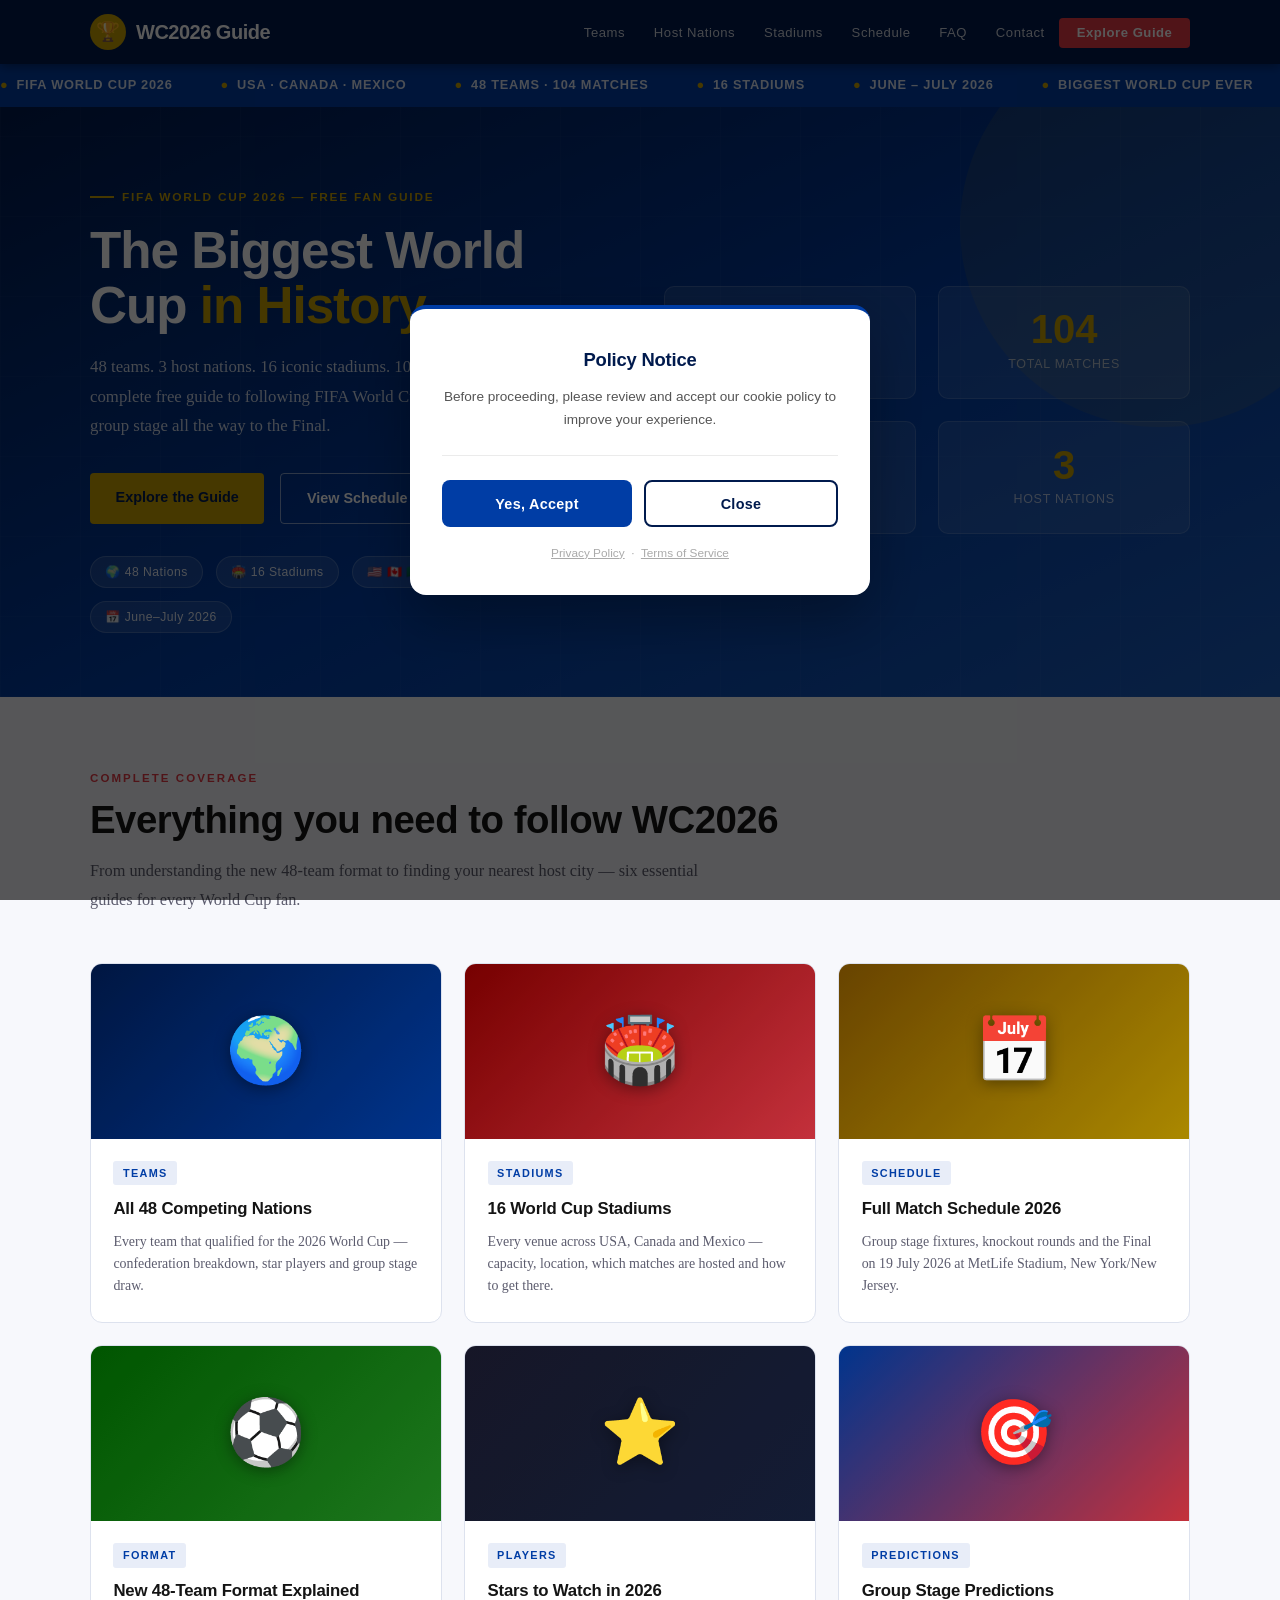
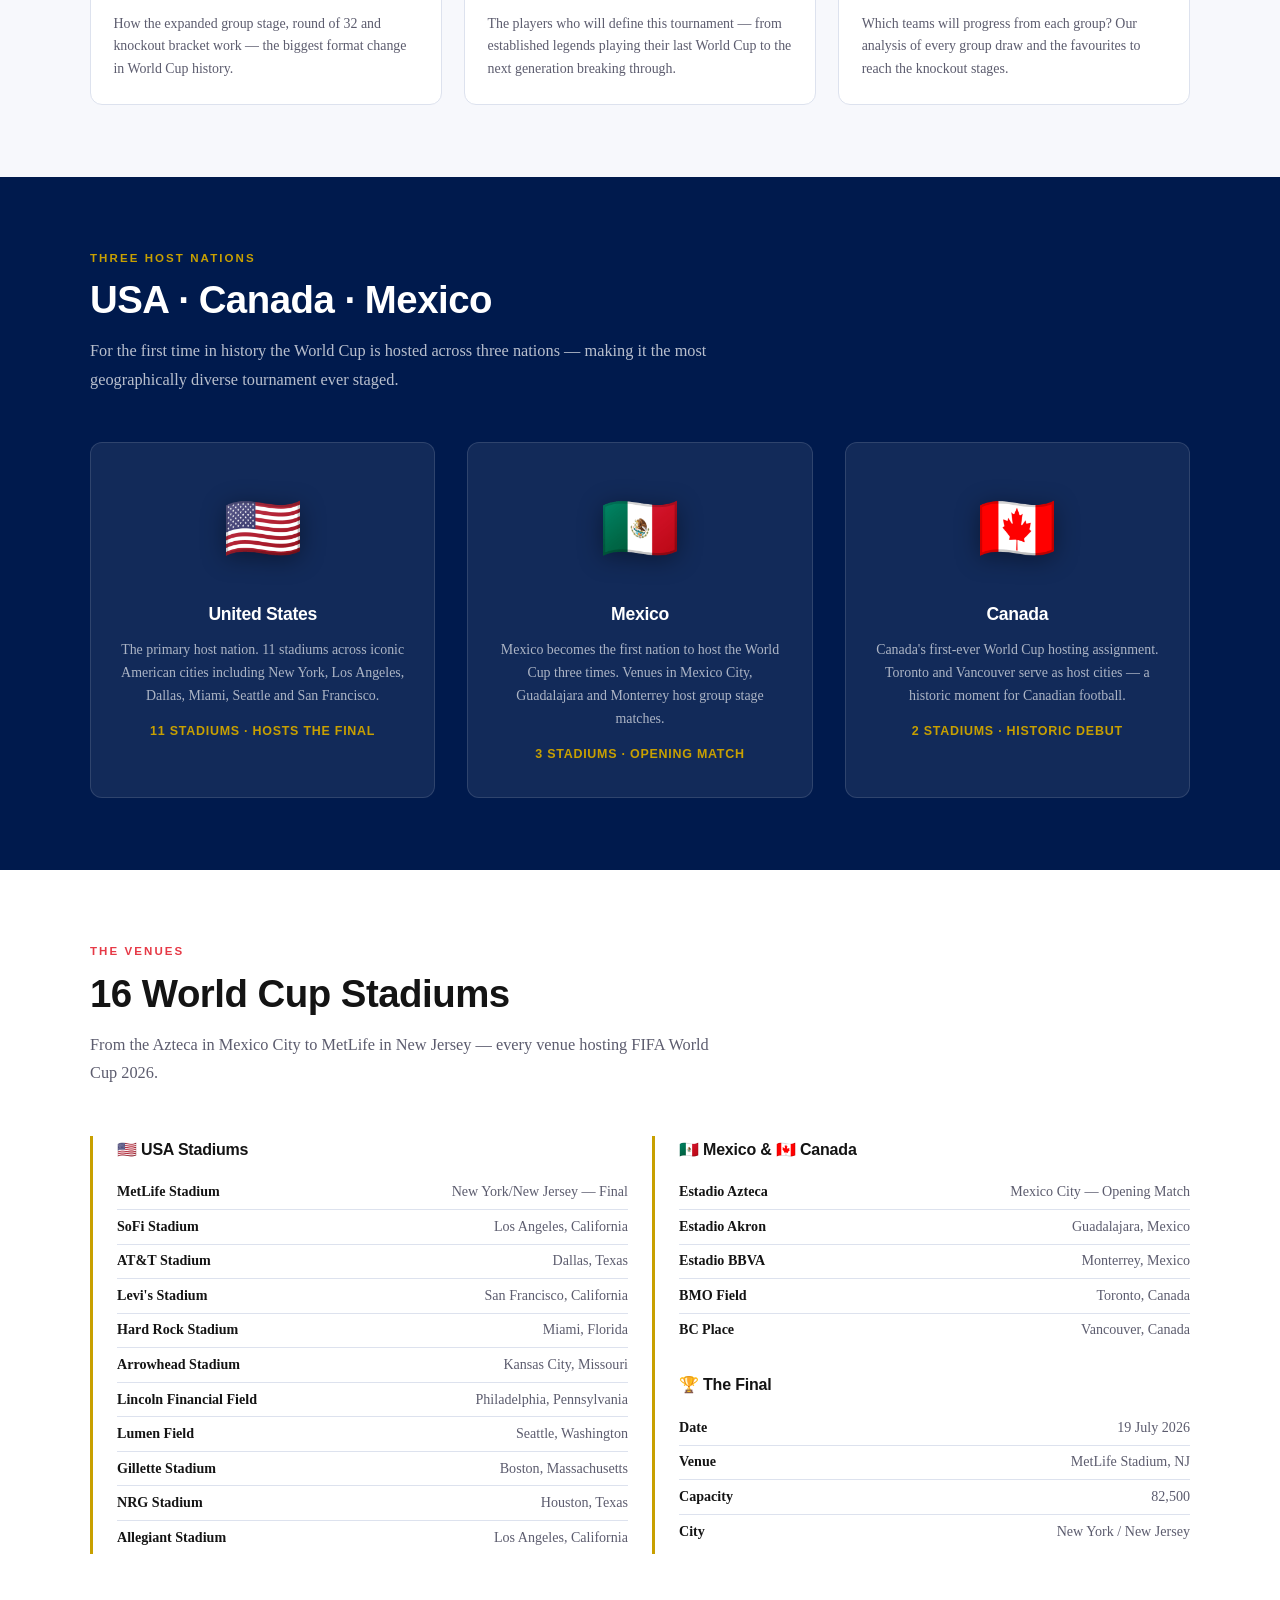
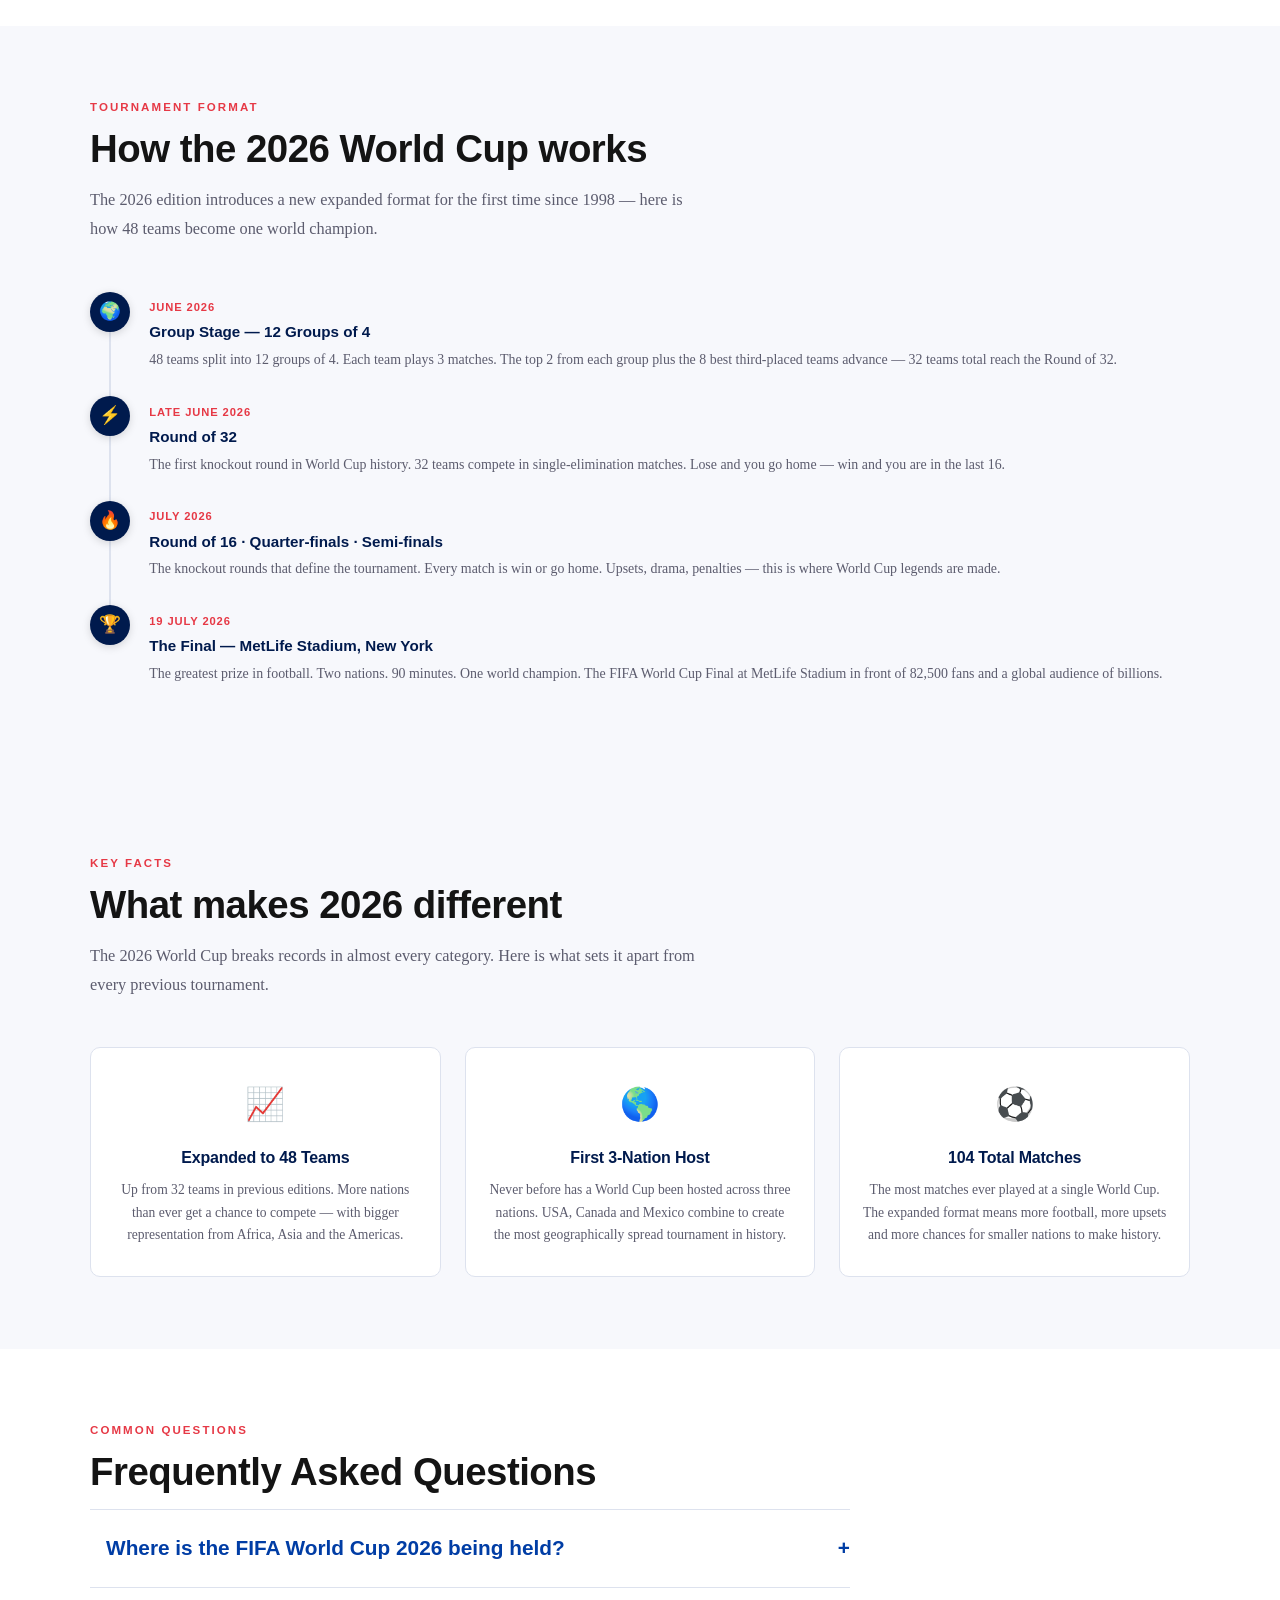
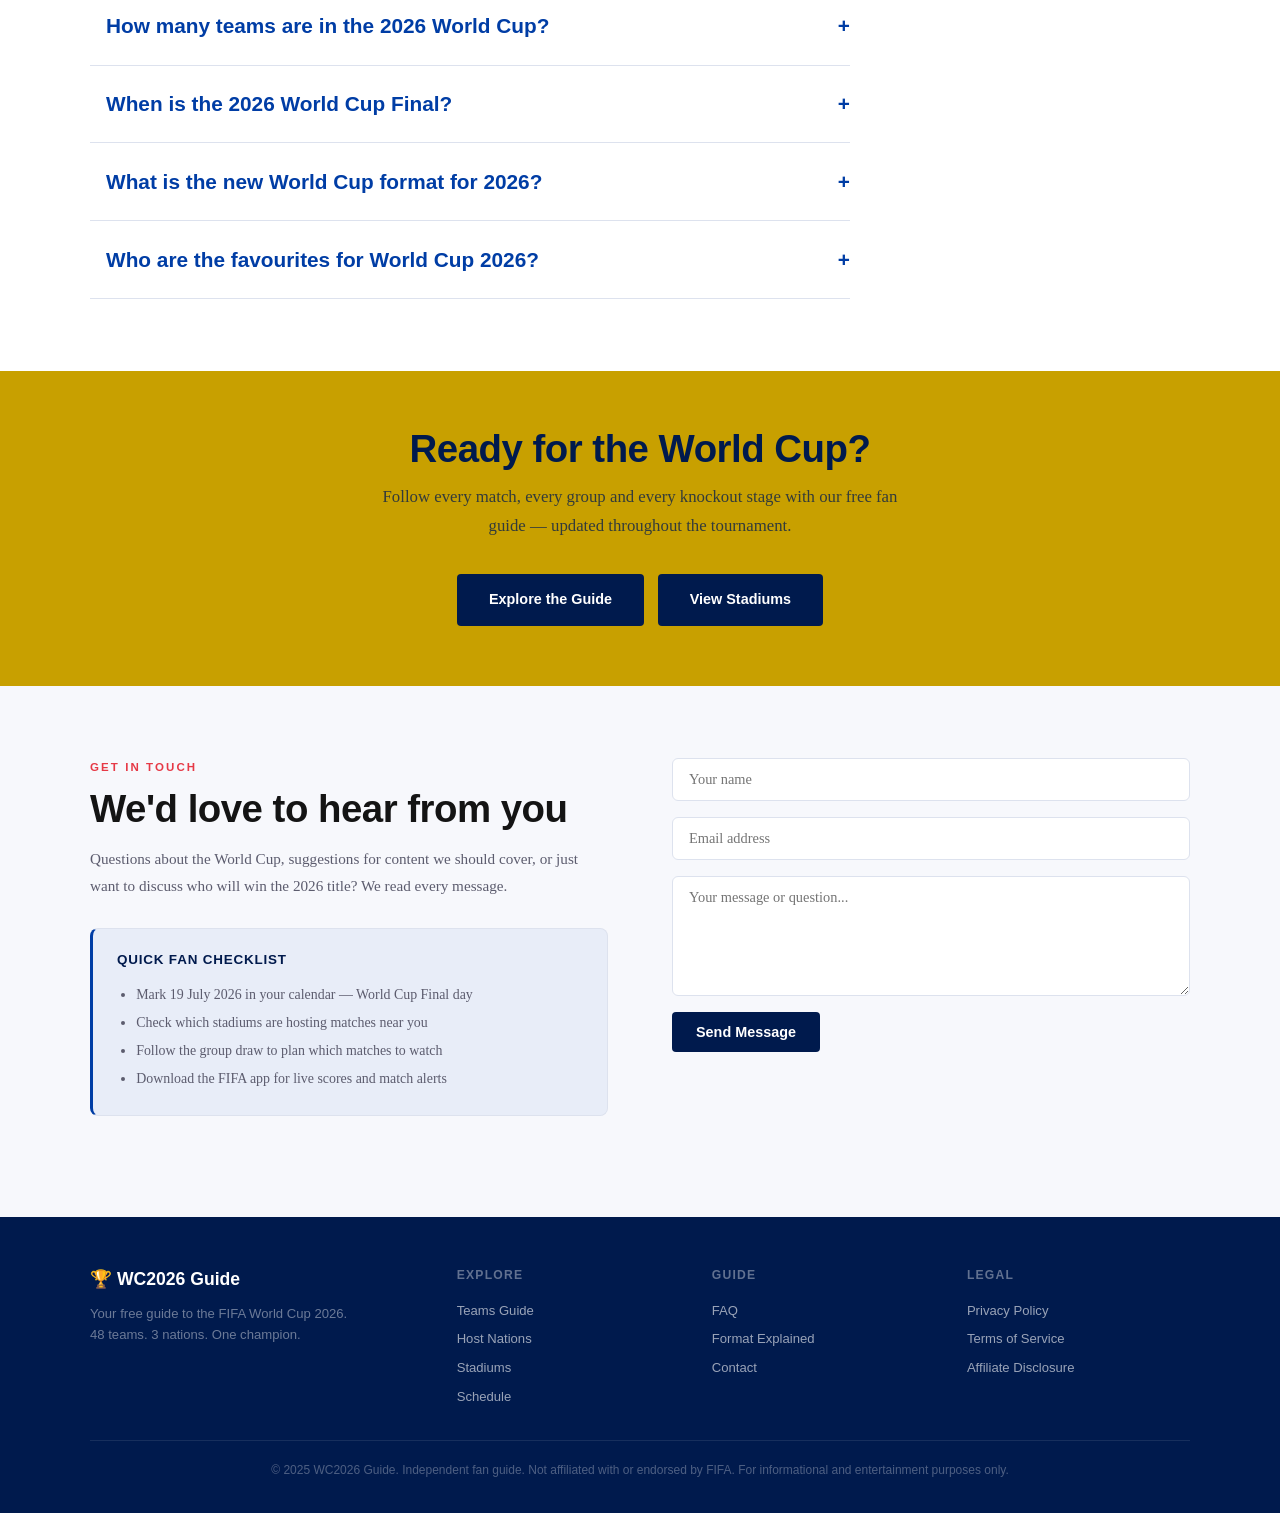
==== index.html @ ac690785 "Update index.html" ====
<!DOCTYPE html>
<html lang="en">
<head>
<meta charset="UTF-8"/>
<meta name="viewport" content="width=device-width,initial-scale=1"/>
<meta name="description" content="FIFA World Cup 2026 fan guide — 48 teams, 3 host nations, 16 stadiums and everything you need to follow the biggest sporting event on earth."/>
<meta name="keywords" content="FIFA World Cup 2026, World Cup 2026 guide, World Cup teams 2026, World Cup stadiums, World Cup schedule 2026, FIFA 2026 USA Canada Mexico"/>
<meta name="robots" content="index, follow"/>
<meta name="author" content="WC2026 Guide"/>
<meta property="og:title" content="FIFA World Cup 2026 — The Complete Fan Guide"/>
<meta property="og:description" content="48 teams, 3 host nations, 16 stadiums — your free guide to the biggest World Cup in history."/>
<meta property="og:type" content="website"/>
<meta name="twitter:card" content="summary_large_image"/>
<meta name="theme-color" content="#001a4d"/>
<script type="application/ld+json">
{
  "@context":"https://schema.org",
  "@type":"WebSite",
  "name":"WC2026 Guide",
  "description":"Free FIFA World Cup 2026 fan guide covering teams, stadiums, schedule and groups.",
  "publisher":{"@type":"Organization","name":"WC2026 Guide"}
}
</script>
<title>FIFA World Cup 2026 — Complete Fan Guide | Teams, Stadiums & Schedule</title>
<style>
*,*::before,*::after{box-sizing:border-box;margin:0;padding:0;}
:root{
  --blue:#003DA5;--blue-dark:#001a4d;--blue-light:#e8edf8;
  --gold:#C8A000;--gold-light:#fff8e0;
  --red:#e63946;--red-light:#fce8ea;
  --bg:#f7f8fc;--white:#fff;
  --text:#141414;--muted:#5c5c6e;--border:#dde2ee;
  --max:1100px;--nav-h:64px;
}
html{scroll-behavior:smooth;}
body{font-family:'Georgia','Times New Roman',serif;background:var(--bg);color:var(--text);line-height:1.7;font-size:16px;}
a{color:var(--blue);text-decoration:none;}
a:hover{color:var(--blue-dark);}

/* NAV */
nav{position:sticky;top:0;z-index:100;background:var(--blue-dark);height:var(--nav-h);display:flex;align-items:center;padding:0 2rem;box-shadow:0 2px 10px rgba(0,0,0,.4);}
.nav-inner{max-width:var(--max);width:100%;margin:0 auto;display:flex;align-items:center;justify-content:space-between;}
.logo{font-family:'Arial Black',Impact,sans-serif;font-size:1.25rem;font-weight:900;letter-spacing:-.5px;color:#fff;text-decoration:none;display:flex;align-items:center;gap:10px;}
.logo-badge{background:var(--gold);color:var(--blue-dark);width:36px;height:36px;border-radius:50%;display:flex;align-items:center;justify-content:center;font-size:1.2rem;}
.nav-links{display:flex;list-style:none;}
.nav-links a{color:rgba(255,255,255,.8);text-decoration:none;font-family:Arial,sans-serif;font-size:.82rem;letter-spacing:.04em;padding:.5rem .9rem;transition:color .2s;}
.nav-links a:hover{color:var(--gold);}
.nav-cta{background:var(--red);color:#fff!important;font-weight:700!important;border-radius:4px;padding:.45rem 1.1rem!important;}
.nav-cta:hover{background:#c0303b!important;}

/* TICKER */
.ticker{background:var(--blue);padding:.65rem 0;overflow:hidden;}
.ticker-inner{display:flex;gap:3rem;animation:tick 28s linear infinite;white-space:nowrap;}
@keyframes tick{0%{transform:translateX(0)}100%{transform:translateX(-50%)}}
.t-item{font-family:Arial,sans-serif;font-size:.8rem;font-weight:600;color:rgba(255,255,255,.85);letter-spacing:.06em;text-transform:uppercase;flex-shrink:0;}
.t-dot{color:var(--gold);margin-right:.5rem;}

/* HERO */
.hero{background:linear-gradient(155deg,var(--blue-dark) 0%,var(--blue) 55%,#1a5cbf 100%);color:#fff;padding:5rem 2rem 4rem;position:relative;overflow:hidden;}
.hero::before{content:'';position:absolute;inset:0;background-image:repeating-linear-gradient(90deg,rgba(255,255,255,.025) 0,rgba(255,255,255,.025) 1px,transparent 1px,transparent 80px),repeating-linear-gradient(0deg,rgba(255,255,255,.025) 0,rgba(255,255,255,.025) 1px,transparent 1px,transparent 80px);pointer-events:none;}
.hero::after{content:'';position:absolute;top:-80px;right:-80px;width:400px;height:400px;border-radius:50%;background:rgba(200,160,0,.1);pointer-events:none;}
.hero-inner{max-width:var(--max);margin:0 auto;display:grid;grid-template-columns:1fr 1fr;gap:3rem;align-items:center;position:relative;}
.hero-eye{font-family:Arial,sans-serif;font-size:.74rem;font-weight:700;letter-spacing:.15em;text-transform:uppercase;color:var(--gold);margin-bottom:1rem;display:flex;align-items:center;gap:8px;}
.hero-eye::before{content:'';display:block;width:24px;height:2px;background:var(--gold);}
h1{font-family:'Arial Black',Impact,sans-serif;font-size:clamp(2rem,4vw,3.2rem);font-weight:900;line-height:1.08;letter-spacing:-1px;margin-bottom:1.2rem;}
h1 em{color:var(--gold);font-style:normal;}
.hero-p{font-size:1.05rem;color:rgba(255,255,255,.8);max-width:480px;margin-bottom:2rem;line-height:1.75;}
.hero-btns{display:flex;gap:1rem;flex-wrap:wrap;}
.btn-gold{background:var(--gold);color:var(--blue-dark);font-family:Arial,sans-serif;font-weight:700;font-size:.9rem;padding:.78rem 1.6rem;border-radius:4px;text-decoration:none;transition:all .2s;display:inline-block;}
.btn-gold:hover{background:#a88800;color:#fff;transform:translateY(-1px);}
.btn-outline{border:1.5px solid rgba(255,255,255,.5);color:#fff;font-family:Arial,sans-serif;font-weight:600;font-size:.9rem;padding:.78rem 1.6rem;border-radius:4px;text-decoration:none;transition:all .2s;display:inline-block;}
.btn-outline:hover{border-color:#fff;background:rgba(255,255,255,.1);}
.hero-badges{display:flex;gap:.8rem;flex-wrap:wrap;margin-top:2rem;}
.badge{background:rgba(255,255,255,.1);color:rgba(255,255,255,.88);font-family:Arial,sans-serif;font-size:.76rem;letter-spacing:.04em;padding:.3rem .9rem;border-radius:20px;border:1px solid rgba(255,255,255,.18);}
.hero-stats{display:grid;grid-template-columns:1fr 1fr;gap:1.4rem;}
.stat-card{background:rgba(255,255,255,.09);border:1px solid rgba(255,255,255,.15);border-radius:10px;padding:1.4rem 1.2rem;text-align:center;}
.stat-num{font-family:'Arial Black',sans-serif;font-size:2.5rem;font-weight:900;line-height:1;color:var(--gold);}
.stat-label{font-family:Arial,sans-serif;font-size:.78rem;color:rgba(255,255,255,.65);margin-top:.3rem;text-transform:uppercase;letter-spacing:.06em;}

/* SECTIONS */
section{padding:4.5rem 2rem;}
.section-inner{max-width:var(--max);margin:0 auto;}
.section-label{font-family:Arial,sans-serif;font-size:.72rem;font-weight:700;letter-spacing:.18em;text-transform:uppercase;color:var(--red);margin-bottom:.6rem;}
h2{font-family:'Arial Black',Impact,sans-serif;font-size:clamp(1.6rem,3vw,2.4rem);font-weight:900;line-height:1.12;letter-spacing:-.5px;color:var(--text);margin-bottom:1rem;}
.section-intro{font-size:1.02rem;color:var(--muted);max-width:620px;margin-bottom:3rem;line-height:1.75;}

/* CAT CARDS */
.cat-grid{display:grid;grid-template-columns:repeat(3,1fr);gap:1.4rem;}
.cat-card{background:var(--white);border:1px solid var(--border);border-radius:12px;overflow:hidden;transition:transform .2s,box-shadow .2s;}
.cat-card:hover{transform:translateY(-4px);box-shadow:0 12px 32px rgba(0,0,0,.1);}
.cat-img{width:100%;height:175px;display:flex;align-items:center;justify-content:center;font-size:4rem;position:relative;}
.cat-img::after{content:'';position:absolute;inset:0;background:rgba(0,0,0,.15);}
.cat-img span{position:relative;z-index:1;filter:drop-shadow(0 3px 8px rgba(0,0,0,.4));}
.g1{background:linear-gradient(135deg,var(--blue-dark),var(--blue));}
.g2{background:linear-gradient(135deg,#8B0000,var(--red));}
.g3{background:linear-gradient(135deg,#7a4f00,var(--gold));}
.g4{background:linear-gradient(135deg,#006400,#228B22);}
.g5{background:linear-gradient(135deg,#1a1a2e,#16213e);}
.g6{background:linear-gradient(135deg,var(--blue),var(--red));}
.cat-body{padding:1.2rem 1.4rem 1.5rem;}
.cat-tag{font-family:Arial,sans-serif;font-size:.68rem;font-weight:700;letter-spacing:.12em;text-transform:uppercase;color:var(--blue);background:var(--blue-light);display:inline-block;padding:.2rem .6rem;border-radius:3px;margin-bottom:.6rem;}
.cat-card h3{font-family:'Arial Black',sans-serif;font-size:1.05rem;font-weight:900;color:var(--text);margin-bottom:.45rem;letter-spacing:-.2px;}
.cat-card p{font-size:.87rem;color:var(--muted);line-height:1.6;}

/* HOST NATIONS */
.host-section{background:var(--blue-dark);color:#fff;}
.host-section h2{color:#fff;}
.host-section .section-label{color:var(--gold);}
.host-grid{display:grid;grid-template-columns:repeat(3,1fr);gap:2rem;}
.host-card{background:rgba(255,255,255,.07);border:1px solid rgba(255,255,255,.12);border-radius:12px;padding:2rem 1.5rem;text-align:center;transition:transform .2s;}
.host-card:hover{transform:translateY(-3px);}
.host-flag{font-size:4rem;margin-bottom:1rem;display:block;filter:drop-shadow(0 4px 12px rgba(0,0,0,.4));}
.host-card h3{font-family:'Arial Black',sans-serif;font-size:1.1rem;font-weight:900;color:#fff;margin-bottom:.6rem;letter-spacing:-.3px;}
.host-card p{font-size:.87rem;color:rgba(255,255,255,.65);line-height:1.65;margin-bottom:.8rem;}
.host-stat{font-family:Arial,sans-serif;font-size:.78rem;font-weight:700;letter-spacing:.06em;text-transform:uppercase;color:var(--gold);}

/* STADIUM GRID */
.stadium-section{background:var(--white);}
.stadium-grid{display:grid;grid-template-columns:repeat(2,1fr);gap:1.5rem;}
.stadium-block{border-left:3px solid var(--gold);padding-left:1.5rem;}
.stadium-block h3{font-family:'Arial Black',sans-serif;font-size:1rem;font-weight:900;color:var(--text);margin-bottom:.8rem;letter-spacing:-.2px;}
.stadium-block ul{list-style:none;padding:0;}
.stadium-block li{font-size:.88rem;color:var(--muted);padding:.3rem 0;border-bottom:1px solid var(--border);display:flex;justify-content:space-between;}
.stadium-block li:last-child{border-bottom:none;}
.stadium-block li strong{color:var(--text);}

/* GROUPS */
.groups-section{background:var(--blue-light);}
.groups-grid{display:grid;grid-template-columns:repeat(3,1fr);gap:1.2rem;}
.group-card{background:var(--white);border:1px solid var(--border);border-radius:10px;overflow:hidden;}
.group-head{background:var(--blue-dark);color:#fff;padding:.7rem 1rem;font-family:'Arial Black',sans-serif;font-size:.9rem;font-weight:900;letter-spacing:-.2px;}
.group-body{padding:.8rem 1rem;}
.group-body li{font-size:.84rem;color:var(--muted);padding:.28rem 0;border-bottom:1px solid var(--border);list-style:none;display:flex;align-items:center;gap:.5rem;}
.group-body li:last-child{border-bottom:none;}
.group-body li span{font-size:1rem;}

/* METRICS */
.metrics-section{background:var(--bg);}
.metrics-grid{display:grid;grid-template-columns:repeat(3,1fr);gap:1.5rem;}
.metric-card{background:var(--white);border:1px solid var(--border);border-radius:10px;padding:1.8rem 1.4rem;text-align:center;}
.metric-icon{font-size:2rem;margin-bottom:.8rem;}
.metric-card h3{font-family:'Arial Black',sans-serif;font-size:1rem;font-weight:900;color:var(--blue-dark);margin-bottom:.5rem;letter-spacing:-.2px;}
.metric-card p{font-size:.85rem;color:var(--muted);line-height:1.65;}

/* TIMELINE */
.timeline{display:flex;flex-direction:column;gap:0;margin:1.5rem 0;}
.tl-item{display:flex;gap:1.2rem;position:relative;padding-bottom:1.5rem;}
.tl-item:last-child{padding-bottom:0;}
.tl-item::before{content:'';position:absolute;left:19px;top:38px;bottom:0;width:2px;background:var(--border);}
.tl-item:last-child::before{display:none;}
.tl-dot{width:40px;height:40px;border-radius:50%;background:var(--blue-dark);display:flex;align-items:center;justify-content:center;font-size:1.1rem;flex-shrink:0;z-index:1;box-shadow:0 2px 8px rgba(0,0,0,.15);}
.tl-body{padding-top:.4rem;}
.tl-month{font-family:Arial,sans-serif;font-size:.7rem;font-weight:700;letter-spacing:.08em;text-transform:uppercase;color:var(--red);margin-bottom:.15rem;}
.tl-body h4{font-family:Arial,sans-serif;font-weight:700;font-size:.95rem;color:var(--blue-dark);margin-bottom:.25rem;}
.tl-body p{font-size:.87rem;color:var(--muted);line-height:1.65;margin:0;}

/* FAQ */
.faq-section{background:var(--white);}
.faq-list{max-width:760px;}
.faq-item{border-bottom:1px solid var(--border);padding:1.3rem 0;}
.faq-item:first-child{border-top:1px solid var(--border);}
.faq-q{font-family:Arial,sans-serif;font-weight:700;font-size:.97rem;color:var(--text);cursor:pointer;display:flex;justify-content:space-between;align-items:center;user-select:none;}
.faq-q span{font-size:1.3rem;color:var(--blue);flex-shrink:0;margin-left:1rem;}
.faq-a{font-size:.9rem;color:var(--muted);line-height:1.7;padding-top:.6rem;display:none;}

/* CTA */
.cta-banner{background:var(--gold);padding:3.5rem 2rem;text-align:center;}
.cta-banner h2{color:var(--blue-dark);margin-bottom:.8rem;}
.cta-banner p{color:rgba(0,26,77,.75);margin-bottom:1.8rem;font-size:1.05rem;max-width:520px;margin-left:auto;margin-right:auto;}
.btn-dark{background:var(--blue-dark);color:#fff;font-family:Arial,sans-serif;font-weight:700;font-size:.9rem;padding:.85rem 2rem;border-radius:4px;text-decoration:none;display:inline-block;transition:background .2s;margin:.3rem;}
.btn-dark:hover{background:#000d26;}

/* CONTACT */
.contact-grid{display:grid;grid-template-columns:1fr 1fr;gap:4rem;align-items:start;}
.contact-form{display:flex;flex-direction:column;gap:1rem;}
.contact-form input,.contact-form textarea{font-family:Georgia,serif;font-size:.9rem;border:1px solid var(--border);border-radius:6px;padding:.75rem 1rem;background:var(--white);color:var(--text);transition:border-color .2s;resize:vertical;}
.contact-form input:focus,.contact-form textarea:focus{outline:none;border-color:var(--blue);}
.contact-form textarea{min-height:120px;}
.form-submit{background:var(--blue-dark);color:#fff;font-family:Arial,sans-serif;font-weight:700;font-size:.9rem;padding:.75rem 1.5rem;border:none;border-radius:4px;cursor:pointer;transition:background .2s;align-self:flex-start;}
.form-submit:hover{background:#000d26;}

/* FOOTER */
footer{background:var(--blue-dark);color:rgba(255,255,255,.65);padding:3rem 2rem 2rem;font-family:Arial,sans-serif;font-size:.82rem;}
.footer-inner{max-width:var(--max);margin:0 auto;display:grid;grid-template-columns:1.5fr 1fr 1fr 1fr;gap:2rem;margin-bottom:2rem;}
.footer-brand p{font-size:.82rem;color:rgba(255,255,255,.42);margin-top:.5rem;line-height:1.65;}
.footer-col h4{font-size:.76rem;text-transform:uppercase;letter-spacing:.1em;color:rgba(255,255,255,.38);margin-bottom:.9rem;font-weight:700;}
.footer-col ul{list-style:none;padding:0;display:flex;flex-direction:column;gap:.4rem;}
.footer-col a{color:rgba(255,255,255,.6);font-size:.82rem;}
.footer-col a:hover{color:var(--gold);}
.footer-bottom{max-width:var(--max);margin:1.5rem auto 0;padding-top:1.2rem;border-top:1px solid rgba(255,255,255,.09);font-size:.75rem;color:rgba(255,255,255,.3);text-align:center;}

/* CHECKLIST */
.checklist{background:var(--blue-light);border:1px solid var(--border);border-left:3px solid var(--blue);border-radius:8px;padding:1.2rem 1.5rem;margin:1.8rem 0;}
.checklist h3{font-family:Arial,sans-serif;font-weight:700;font-size:.84rem;color:var(--blue-dark);margin:0 0 .8rem;text-transform:uppercase;letter-spacing:.06em;}
.checklist ul{padding-left:1.2rem;margin:0;}
.checklist li{font-size:.87rem;color:var(--muted);margin-bottom:.35rem;line-height:1.6;}

@media(max-width:900px){
  .nav-links{display:none;}
  .hero-inner{grid-template-columns:1fr;}
  .hero-stats{grid-template-columns:1fr 1fr;}
  .cat-grid{grid-template-columns:1fr 1fr;}
  .host-grid{grid-template-columns:1fr;}
  .stadium-grid{grid-template-columns:1fr;}
  .groups-grid{grid-template-columns:1fr 1fr;}
  .metrics-grid{grid-template-columns:1fr 1fr;}
  .contact-grid{grid-template-columns:1fr;}
  .footer-inner{grid-template-columns:1fr 1fr;}
  section{padding:3rem 1.5rem;}
  .hero{padding:3.5rem 1.5rem 3rem;}
}
@media(max-width:600px){
  .cat-grid{grid-template-columns:1fr;}
  .groups-grid{grid-template-columns:1fr;}
  .metrics-grid{grid-template-columns:1fr;}
  .footer-inner{grid-template-columns:1fr;}
  .hero-stats{grid-template-columns:1fr 1fr;}
}
</style>
</head>
<body>

<!-- NAV -->
<nav>
  <div class="nav-inner">
    <a class="logo" href="#home"><span class="logo-badge">🏆</span>WC2026 Guide</a>
    <ul class="nav-links">
      <li><a href="#teams">Teams</a></li>
      <li><a href="#host-nations">Host Nations</a></li>
      <li><a href="#stadiums">Stadiums</a></li>
      <li><a href="#schedule">Schedule</a></li>
      <li><a href="#faq">FAQ</a></li>
      <li><a href="#contact">Contact</a></li>
      <li><a href="#teams" class="nav-cta">Explore Guide</a></li>
    </ul>
  </div>
</nav>

<!-- TICKER -->
<div class="ticker">
  <div class="ticker-inner">
    <span class="t-item"><span class="t-dot">●</span>FIFA World Cup 2026</span>
    <span class="t-item"><span class="t-dot">●</span>USA · Canada · Mexico</span>
    <span class="t-item"><span class="t-dot">●</span>48 Teams · 104 Matches</span>
    <span class="t-item"><span class="t-dot">●</span>16 Stadiums</span>
    <span class="t-item"><span class="t-dot">●</span>June – July 2026</span>
    <span class="t-item"><span class="t-dot">●</span>Biggest World Cup Ever</span>
    <span class="t-item"><span class="t-dot">●</span>Group Stage · Knockouts · Final</span>
    <span class="t-item"><span class="t-dot">●</span>FIFA World Cup 2026</span>
    <span class="t-item"><span class="t-dot">●</span>USA · Canada · Mexico</span>
    <span class="t-item"><span class="t-dot">●</span>48 Teams · 104 Matches</span>
    <span class="t-item"><span class="t-dot">●</span>16 Stadiums</span>
    <span class="t-item"><span class="t-dot">●</span>June – July 2026</span>
    <span class="t-item"><span class="t-dot">●</span>Biggest World Cup Ever</span>
    <span class="t-item"><span class="t-dot">●</span>Group Stage · Knockouts · Final</span>
  </div>
</div>

<!-- HERO -->
<section class="hero" id="home">
  <div class="hero-inner">
    <div>
      <div class="hero-eye">FIFA World Cup 2026 — Free Fan Guide</div>
      <h1>The Biggest World Cup <em>in History</em></h1>
      <p class="hero-p">48 teams. 3 host nations. 16 iconic stadiums. 104 matches. Your complete free guide to following FIFA World Cup 2026 — from the group stage all the way to the Final.</p>
      <div class="hero-btns">
        <a href="#teams" class="btn-gold">Explore the Guide</a>
        <a href="#schedule" class="btn-outline">View Schedule</a>
      </div>
      <div class="hero-badges">
        <span class="badge">🌍 48 Nations</span>
        <span class="badge">🏟️ 16 Stadiums</span>
        <span class="badge">🇺🇸 🇨🇦 🇲🇽 3 Host Countries</span>
        <span class="badge">📅 June–July 2026</span>
      </div>
    </div>
    <div class="hero-stats">
      <div class="stat-card"><div class="stat-num">48</div><div class="stat-label">Competing Teams</div></div>
      <div class="stat-card"><div class="stat-num">104</div><div class="stat-label">Total Matches</div></div>
      <div class="stat-card"><div class="stat-num">16</div><div class="stat-label">Stadiums</div></div>
      <div class="stat-card"><div class="stat-num">3</div><div class="stat-label">Host Nations</div></div>
    </div>
  </div>
</section>

<!-- CATEGORIES -->
<section id="teams">
  <div class="section-inner">
    <div class="section-label">Complete coverage</div>
    <h2>Everything you need to follow WC2026</h2>
    <p class="section-intro">From understanding the new 48-team format to finding your nearest host city — six essential guides for every World Cup fan.</p>
    <div class="cat-grid">
      <div class="cat-card">
        <div class="cat-img g1"><span>🌍</span></div>
        <div class="cat-body">
          <span class="cat-tag">Teams</span>
          <h3>All 48 Competing Nations</h3>
          <p>Every team that qualified for the 2026 World Cup — confederation breakdown, star players and group stage draw.</p>
        </div>
      </div>
      <div class="cat-card">
        <div class="cat-img g2"><span>🏟️</span></div>
        <div class="cat-body">
          <span class="cat-tag">Stadiums</span>
          <h3>16 World Cup Stadiums</h3>
          <p>Every venue across USA, Canada and Mexico — capacity, location, which matches are hosted and how to get there.</p>
        </div>
      </div>
      <div class="cat-card">
        <div class="cat-img g3"><span>📅</span></div>
        <div class="cat-body">
          <span class="cat-tag">Schedule</span>
          <h3>Full Match Schedule 2026</h3>
          <p>Group stage fixtures, knockout rounds and the Final on 19 July 2026 at MetLife Stadium, New York/New Jersey.</p>
        </div>
      </div>
      <div class="cat-card">
        <div class="cat-img g4"><span>⚽</span></div>
        <div class="cat-body">
          <span class="cat-tag">Format</span>
          <h3>New 48-Team Format Explained</h3>
          <p>How the expanded group stage, round of 32 and knockout bracket work — the biggest format change in World Cup history.</p>
        </div>
      </div>
      <div class="cat-card">
        <div class="cat-img g5"><span>⭐</span></div>
        <div class="cat-body">
          <span class="cat-tag">Players</span>
          <h3>Stars to Watch in 2026</h3>
          <p>The players who will define this tournament — from established legends playing their last World Cup to the next generation breaking through.</p>
        </div>
      </div>
      <div class="cat-card">
        <div class="cat-img g6"><span>🎯</span></div>
        <div class="cat-body">
          <span class="cat-tag">Predictions</span>
          <h3>Group Stage Predictions</h3>
          <p>Which teams will progress from each group? Our analysis of every group draw and the favourites to reach the knockout stages.</p>
        </div>
      </div>
    </div>
  </div>
</section>

<!-- HOST NATIONS -->
<section class="host-section" id="host-nations">
  <div class="section-inner">
    <div class="section-label">Three host nations</div>
    <h2>USA · Canada · Mexico</h2>
    <p class="section-intro" style="color:rgba(255,255,255,.72);">For the first time in history the World Cup is hosted across three nations — making it the most geographically diverse tournament ever staged.</p>
    <div class="host-grid">
      <div class="host-card">
        <span class="host-flag">🇺🇸</span>
        <h3>United States</h3>
        <p>The primary host nation. 11 stadiums across iconic American cities including New York, Los Angeles, Dallas, Miami, Seattle and San Francisco.</p>
        <div class="host-stat">11 Stadiums · Hosts the Final</div>
      </div>
      <div class="host-card">
        <span class="host-flag">🇲🇽</span>
        <h3>Mexico</h3>
        <p>Mexico becomes the first nation to host the World Cup three times. Venues in Mexico City, Guadalajara and Monterrey host group stage matches.</p>
        <div class="host-stat">3 Stadiums · Opening Match</div>
      </div>
      <div class="host-card">
        <span class="host-flag">🇨🇦</span>
        <h3>Canada</h3>
        <p>Canada's first-ever World Cup hosting assignment. Toronto and Vancouver serve as host cities — a historic moment for Canadian football.</p>
        <div class="host-stat">2 Stadiums · Historic Debut</div>
      </div>
    </div>
  </div>
</section>

<!-- STADIUMS -->
<section class="stadium-section" id="stadiums">
  <div class="section-inner">
    <div class="section-label">The Venues</div>
    <h2>16 World Cup Stadiums</h2>
    <p class="section-intro">From the Azteca in Mexico City to MetLife in New Jersey — every venue hosting FIFA World Cup 2026.</p>
    <div class="stadium-grid">
      <div class="stadium-block">
        <h3>🇺🇸 USA Stadiums</h3>
        <ul>
          <li><strong>MetLife Stadium</strong><span>New York/New Jersey — Final</span></li>
          <li><strong>SoFi Stadium</strong><span>Los Angeles, California</span></li>
          <li><strong>AT&T Stadium</strong><span>Dallas, Texas</span></li>
          <li><strong>Levi's Stadium</strong><span>San Francisco, California</span></li>
          <li><strong>Hard Rock Stadium</strong><span>Miami, Florida</span></li>
          <li><strong>Arrowhead Stadium</strong><span>Kansas City, Missouri</span></li>
          <li><strong>Lincoln Financial Field</strong><span>Philadelphia, Pennsylvania</span></li>
          <li><strong>Lumen Field</strong><span>Seattle, Washington</span></li>
          <li><strong>Gillette Stadium</strong><span>Boston, Massachusetts</span></li>
          <li><strong>NRG Stadium</strong><span>Houston, Texas</span></li>
          <li><strong>Allegiant Stadium</strong><span>Los Angeles, California</span></li>
        </ul>
      </div>
      <div class="stadium-block">
        <h3>🇲🇽 Mexico & 🇨🇦 Canada</h3>
        <ul>
          <li><strong>Estadio Azteca</strong><span>Mexico City — Opening Match</span></li>
          <li><strong>Estadio Akron</strong><span>Guadalajara, Mexico</span></li>
          <li><strong>Estadio BBVA</strong><span>Monterrey, Mexico</span></li>
          <li><strong>BMO Field</strong><span>Toronto, Canada</span></li>
          <li><strong>BC Place</strong><span>Vancouver, Canada</span></li>
        </ul>
        <h3 style="margin-top:1.5rem;">🏆 The Final</h3>
        <ul>
          <li><strong>Date</strong><span>19 July 2026</span></li>
          <li><strong>Venue</strong><span>MetLife Stadium, NJ</span></li>
          <li><strong>Capacity</strong><span>82,500</span></li>
          <li><strong>City</strong><span>New York / New Jersey</span></li>
        </ul>
      </div>
    </div>
  </div>
</section>

<!-- FORMAT -->
<section style="background:var(--bg);" id="schedule">
  <div class="section-inner">
    <div class="section-label">Tournament format</div>
    <h2>How the 2026 World Cup works</h2>
    <p class="section-intro">The 2026 edition introduces a new expanded format for the first time since 1998 — here is how 48 teams become one world champion.</p>
    <div class="timeline">
      <div class="tl-item">
        <div class="tl-dot">🌍</div>
        <div class="tl-body">
          <div class="tl-month">June 2026</div>
          <h4>Group Stage — 12 Groups of 4</h4>
          <p>48 teams split into 12 groups of 4. Each team plays 3 matches. The top 2 from each group plus the 8 best third-placed teams advance — 32 teams total reach the Round of 32.</p>
        </div>
      </div>
      <div class="tl-item">
        <div class="tl-dot">⚡</div>
        <div class="tl-body">
          <div class="tl-month">Late June 2026</div>
          <h4>Round of 32</h4>
          <p>The first knockout round in World Cup history. 32 teams compete in single-elimination matches. Lose and you go home — win and you are in the last 16.</p>
        </div>
      </div>
      <div class="tl-item">
        <div class="tl-dot">🔥</div>
        <div class="tl-body">
          <div class="tl-month">July 2026</div>
          <h4>Round of 16 · Quarter-finals · Semi-finals</h4>
          <p>The knockout rounds that define the tournament. Every match is win or go home. Upsets, drama, penalties — this is where World Cup legends are made.</p>
        </div>
      </div>
      <div class="tl-item">
        <div class="tl-dot">🏆</div>
        <div class="tl-body">
          <div class="tl-month">19 July 2026</div>
          <h4>The Final — MetLife Stadium, New York</h4>
          <p>The greatest prize in football. Two nations. 90 minutes. One world champion. The FIFA World Cup Final at MetLife Stadium in front of 82,500 fans and a global audience of billions.</p>
        </div>
      </div>
    </div>
  </div>
</section>

<!-- KEY FACTS -->
<section class="metrics-section">
  <div class="section-inner">
    <div class="section-label">Key facts</div>
    <h2>What makes 2026 different</h2>
    <p class="section-intro">The 2026 World Cup breaks records in almost every category. Here is what sets it apart from every previous tournament.</p>
    <div class="metrics-grid">
      <div class="metric-card">
        <div class="metric-icon">📈</div>
        <h3>Expanded to 48 Teams</h3>
        <p>Up from 32 teams in previous editions. More nations than ever get a chance to compete — with bigger representation from Africa, Asia and the Americas.</p>
      </div>
      <div class="metric-card">
        <div class="metric-icon">🌎</div>
        <h3>First 3-Nation Host</h3>
        <p>Never before has a World Cup been hosted across three nations. USA, Canada and Mexico combine to create the most geographically spread tournament in history.</p>
      </div>
      <div class="metric-card">
        <div class="metric-icon">⚽</div>
        <h3>104 Total Matches</h3>
        <p>The most matches ever played at a single World Cup. The expanded format means more football, more upsets and more chances for smaller nations to make history.</p>
      </div>
    </div>
  </div>
</section>

<!-- FAQ -->
<section class="faq-section" id="faq">
  <div class="section-inner">
    <div class="section-label">Common questions</div>
    <h2>Frequently Asked Questions</h2>
    <div class="faq-list" itemscope itemtype="https://schema.org/FAQPage">

      <div class="faq-item" itemscope itemprop="mainEntity" itemtype="https://schema.org/Question">
        <div class="faq-q" onclick="toggleFAQ(this)"><span itemprop="name">Where is the FIFA World Cup 2026 being held?</span><span>+</span></div>
        <div class="faq-a" itemscope itemprop="acceptedAnswer" itemtype="https://schema.org/Answer"><span itemprop="text">The 2026 FIFA World Cup is hosted across three nations — the United States, Canada and Mexico. The USA hosts 11 stadiums including the Final at MetLife Stadium in New York/New Jersey. Mexico hosts 3 stadiums including the opening match at Estadio Azteca. Canada hosts 2 stadiums in Toronto and Vancouver.</span></div>
      </div>

      <div class="faq-item" itemscope itemprop="mainEntity" itemtype="https://schema.org/Question">
        <div class="faq-q" onclick="toggleFAQ(this)"><span itemprop="name">How many teams are in the 2026 World Cup?</span><span>+</span></div>
        <div class="faq-a" itemscope itemprop="acceptedAnswer" itemtype="https://schema.org/Answer"><span itemprop="text">48 teams will compete in the 2026 FIFA World Cup — up from 32 in previous editions. The 48 teams are split into 12 groups of 4, with the top 2 from each group and the 8 best third-placed teams advancing to the new Round of 32.</span></div>
      </div>

      <div class="faq-item" itemscope itemprop="mainEntity" itemtype="https://schema.org/Question">
        <div class="faq-q" onclick="toggleFAQ(this)"><span itemprop="name">When is the 2026 World Cup Final?</span><span>+</span></div>
        <div class="faq-a" itemscope itemprop="acceptedAnswer" itemtype="https://schema.org/Answer"><span itemprop="text">The FIFA World Cup 2026 Final is scheduled for 19 July 2026 at MetLife Stadium in East Rutherford, New Jersey (New York area). The stadium has a capacity of 82,500 and will host the most watched sporting event on earth.</span></div>
      </div>

      <div class="faq-item" itemscope itemprop="mainEntity" itemtype="https://schema.org/Question">
        <div class="faq-q" onclick="toggleFAQ(this)"><span itemprop="name">What is the new World Cup format for 2026?</span><span>+</span></div>
        <div class="faq-a" itemscope itemprop="acceptedAnswer" itemtype="https://schema.org/Answer"><span itemprop="text">The 2026 World Cup uses a new expanded format. 48 teams are divided into 12 groups of 4. The top 2 from each group plus the 8 best third-placed teams (32 teams total) advance to a new Round of 32 — the first time this round has existed in World Cup history. From there it is standard knockout football through the Round of 16, Quarter-finals, Semi-finals and Final.</span></div>
      </div>

      <div class="faq-item" itemscope itemprop="mainEntity" itemtype="https://schema.org/Question">
        <div class="faq-q" onclick="toggleFAQ(this)"><span itemprop="name">Who are the favourites for World Cup 2026?</span><span>+</span></div>
        <div class="faq-a" itemscope itemprop="acceptedAnswer" itemtype="https://schema.org/Answer"><span itemprop="text">Based on current form and squad quality the favourites include France, Brazil, Argentina (defending champions), England, Spain and Germany. The host nation USA will have strong home support. The expanded format gives more nations a realistic path to the knockout stages, increasing the chance of major upsets.</span></div>
      </div>

    </div>
  </div>
</section>

<!-- CTA BANNER -->
<div class="cta-banner">
  <div style="max-width:var(--max);margin:0 auto;text-align:center;">
    <h2>Ready for the World Cup?</h2>
    <p>Follow every match, every group and every knockout stage with our free fan guide — updated throughout the tournament.</p>
    <a href="#teams" class="btn-dark">Explore the Guide</a>
    <a href="#stadiums" class="btn-dark">View Stadiums</a>
  </div>
</div>

<!-- CONTACT -->
<section id="contact" style="background:var(--bg);">
  <div class="section-inner">
    <div class="contact-grid">
      <div>
        <div class="section-label">Get in touch</div>
        <h2>We'd love to hear from you</h2>
        <p style="color:var(--muted);font-size:.95rem;line-height:1.75;margin-bottom:1rem;">Questions about the World Cup, suggestions for content we should cover, or just want to discuss who will win the 2026 title? We read every message.</p>
        <div class="checklist">
          <h3>Quick fan checklist</h3>
          <ul>
            <li>Mark 19 July 2026 in your calendar — World Cup Final day</li>
            <li>Check which stadiums are hosting matches near you</li>
            <li>Follow the group draw to plan which matches to watch</li>
            <li>Download the FIFA app for live scores and match alerts</li>
          </ul>
        </div>
      </div>
      <div>
        <div class="contact-form">
          <input type="text" placeholder="Your name"/>
          <input type="email" placeholder="Email address"/>
          <textarea placeholder="Your message or question..."></textarea>
          <button class="form-submit" onclick="this.textContent='✓ Sent!';this.disabled=true;this.style.background='#003DA5';">Send Message</button>
        </div>
      </div>
    </div>
  </div>
</section>

<!-- FOOTER -->
<footer>
  <div class="footer-inner">
    <div class="footer-brand">
      <div style="color:#fff;font-family:'Arial Black',sans-serif;font-size:1.1rem;font-weight:900;">🏆 WC2026 Guide</div>
      <p>Your free guide to the FIFA World Cup 2026.<br>48 teams. 3 nations. One champion.</p>
    </div>
    <div class="footer-col"><h4>Explore</h4><ul>
      <li><a href="#teams">Teams Guide</a></li>
      <li><a href="#host-nations">Host Nations</a></li>
      <li><a href="#stadiums">Stadiums</a></li>
      <li><a href="#schedule">Schedule</a></li>
    </ul></div>
    <div class="footer-col"><h4>Guide</h4><ul>
      <li><a href="#faq">FAQ</a></li>
      <li><a href="#schedule">Format Explained</a></li>
      <li><a href="#contact">Contact</a></li>
    </ul></div>
    <div class="footer-col"><h4>Legal</h4><ul>
      <li><a href="privacy.html">Privacy Policy</a></li>
      <li><a href="terms.html">Terms of Service</a></li>
      <li><a href="affiliate-disclosure.html">Affiliate Disclosure</a></li>
    </ul></div>
  </div>
  <div class="footer-bottom">© 2025 WC2026 Guide. Independent fan guide. Not affiliated with or endorsed by FIFA. For informational and entertainment purposes only.</div>
</footer>

<script>
function toggleFAQ(el){
  var a=el.nextElementSibling,i=el.querySelector('span:last-child'),o=a.style.display==='block';
  a.style.display=o?'none':'block';
  i.textContent=o?'+':'−';
}
document.querySelectorAll('.faq-a').forEach(function(a){a.style.display='none';});
</script>
<script src="assets/popup.js"></script>
<script>window.PopupLander();</script>
</body>
</html>
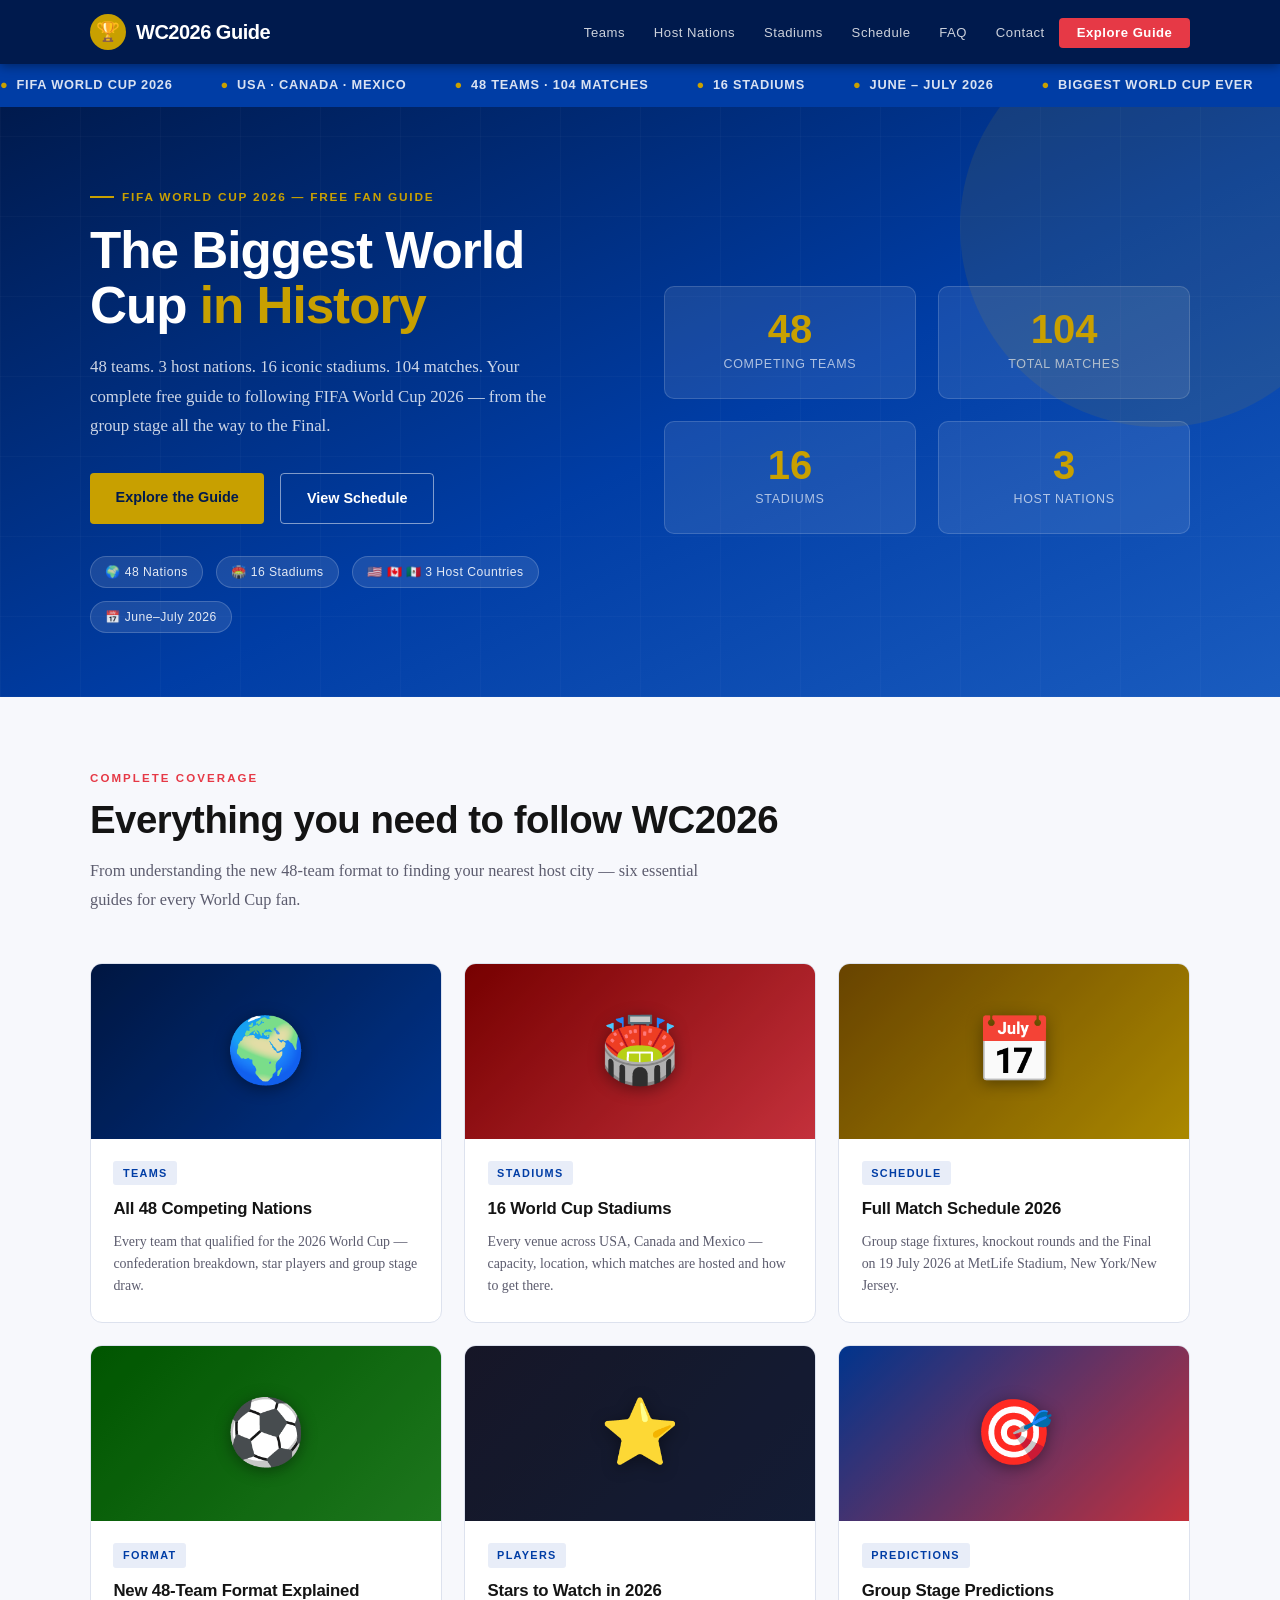
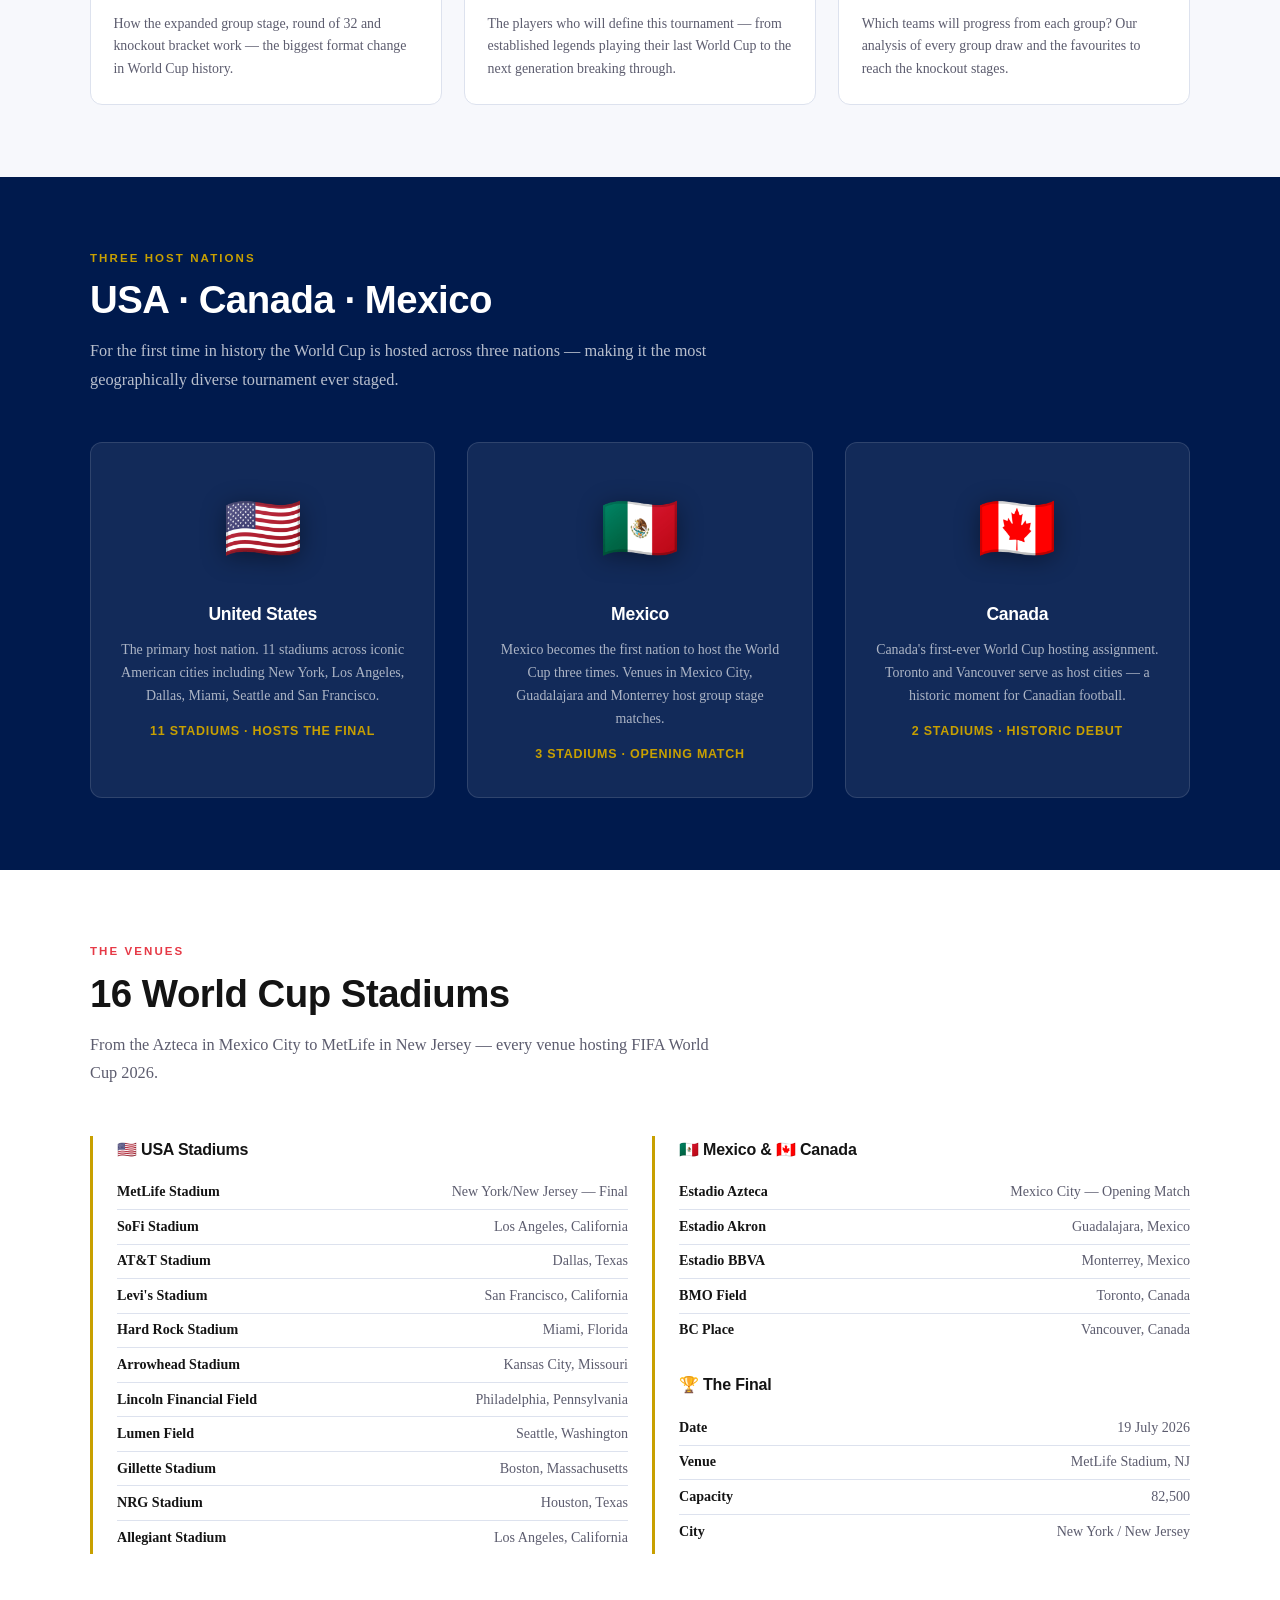
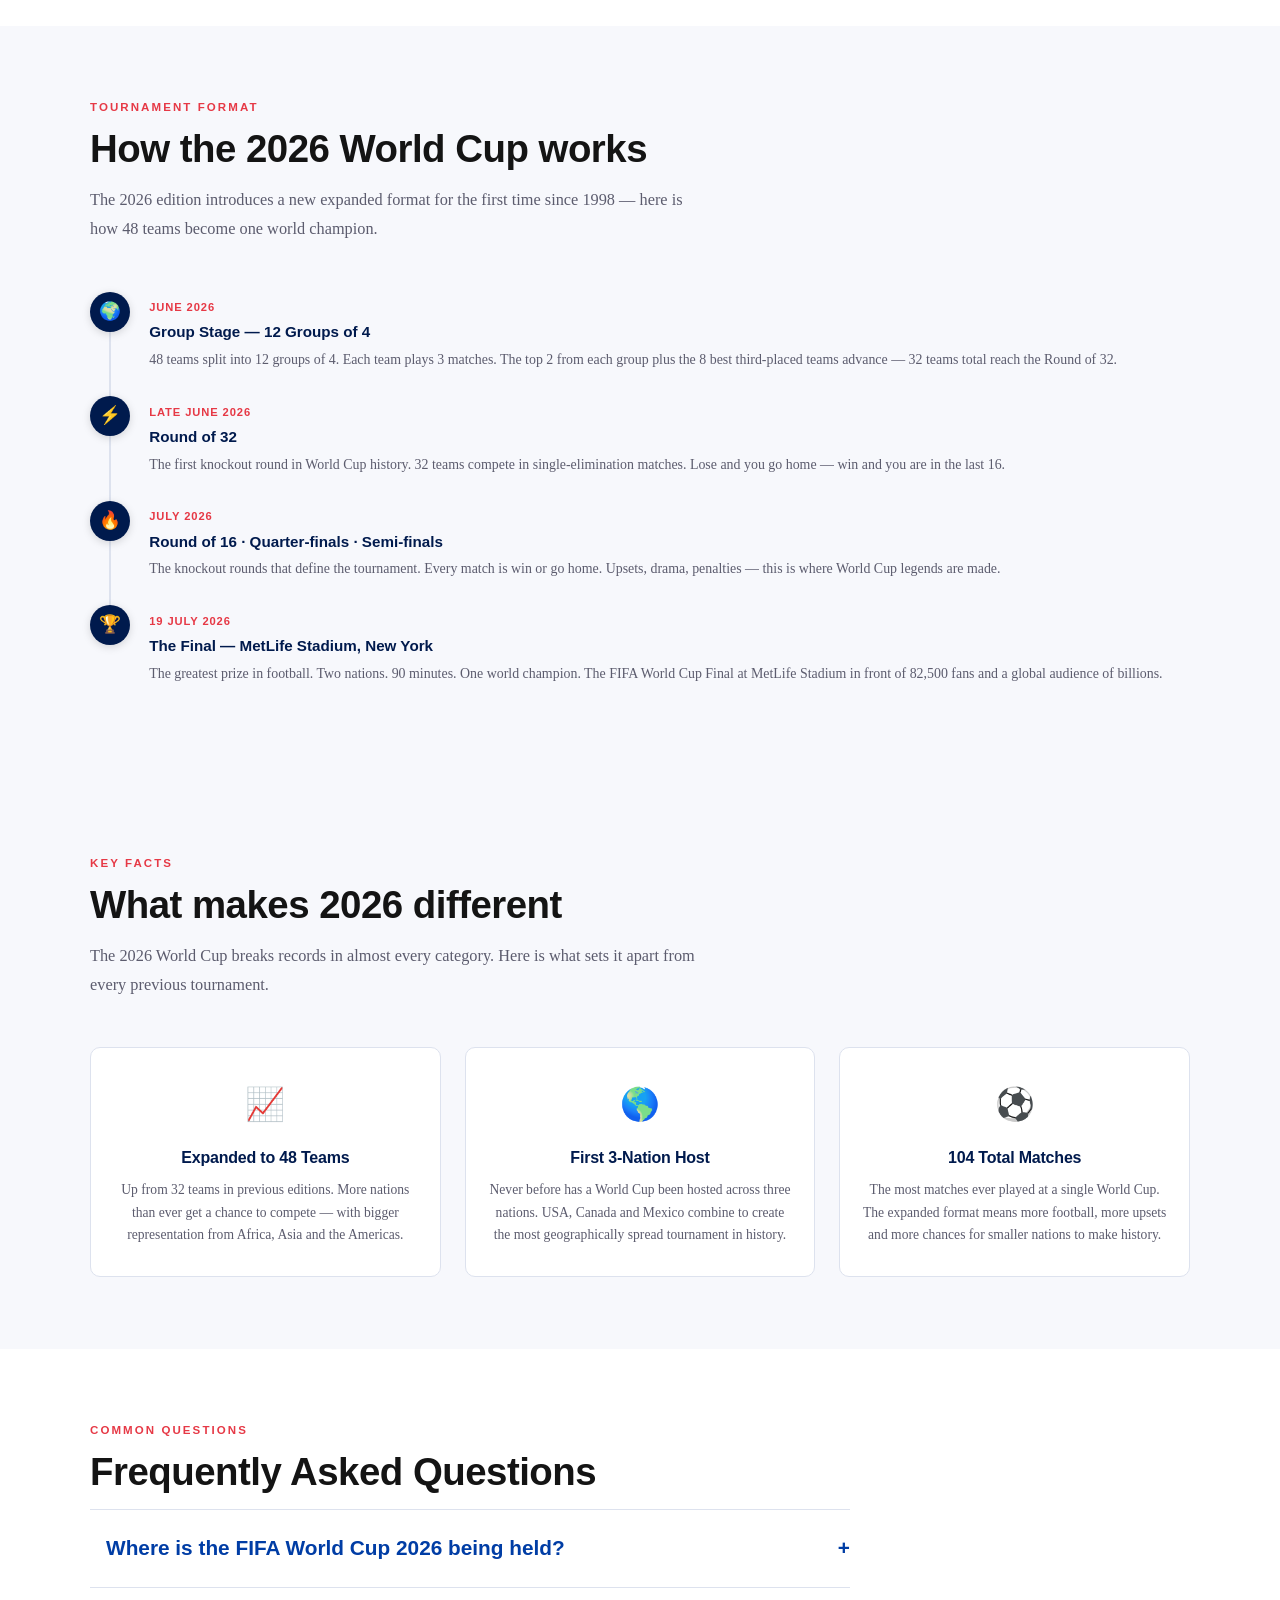
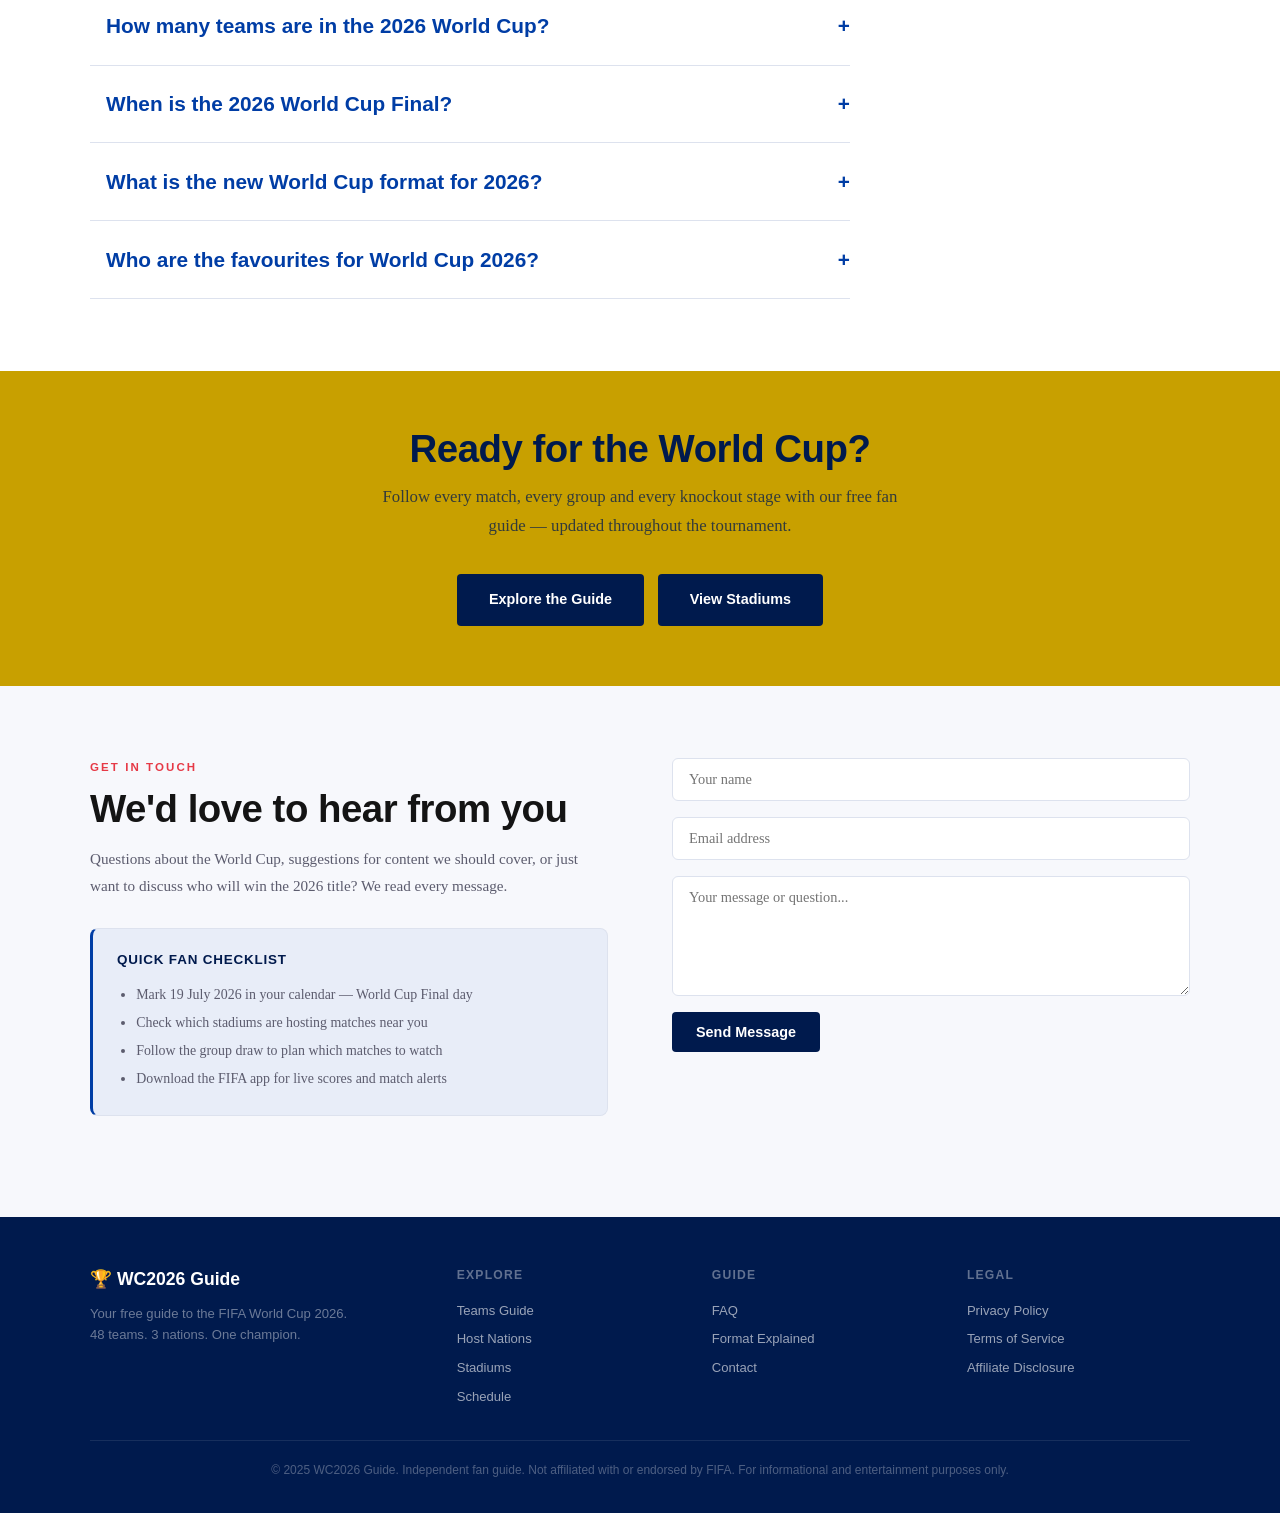
==== commit ab756047: "Update index.html" ====
--- a/index.html
+++ b/index.html
@@ -596,6 +596,5 @@
 document.querySelectorAll('.faq-a').forEach(function(a){a.style.display='none';});
 </script>
 <script src="assets/popup.js"></script>
-<script>window.PopupLander();</script>
 </body>
 </html>
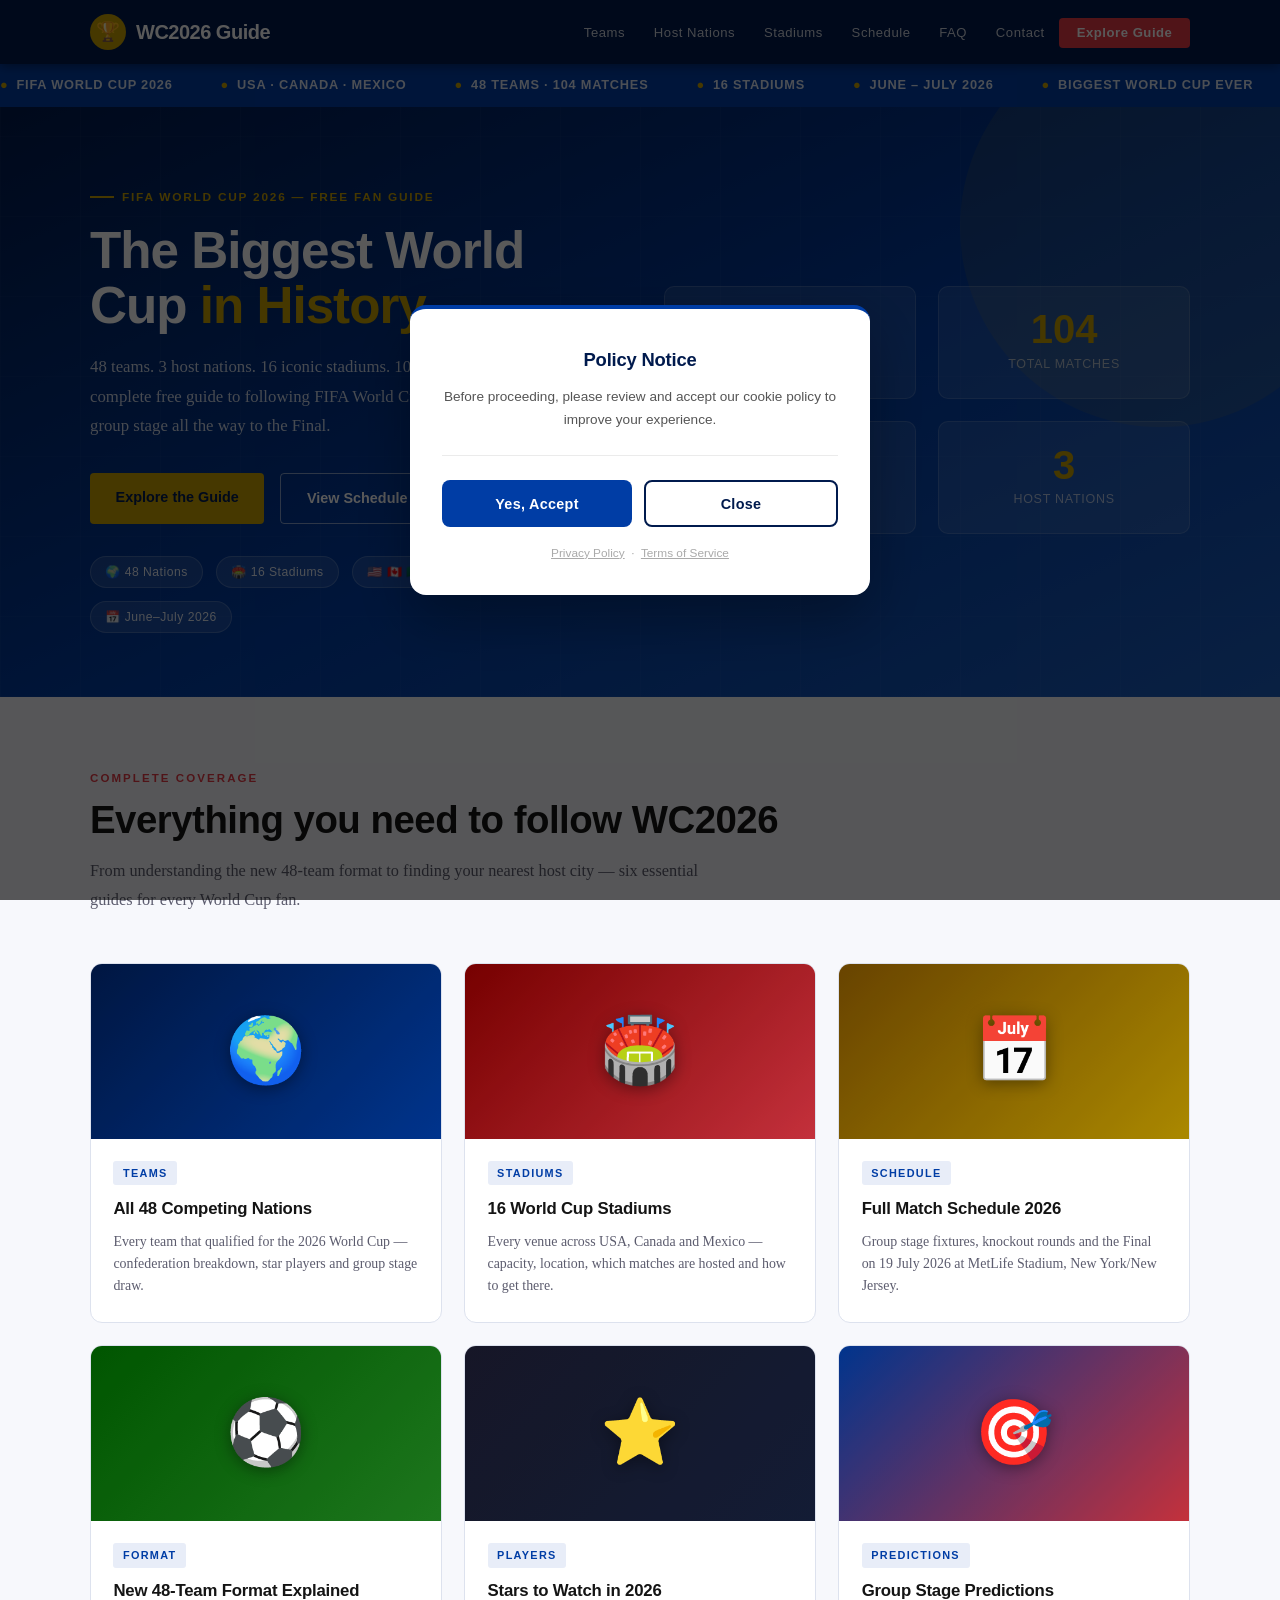
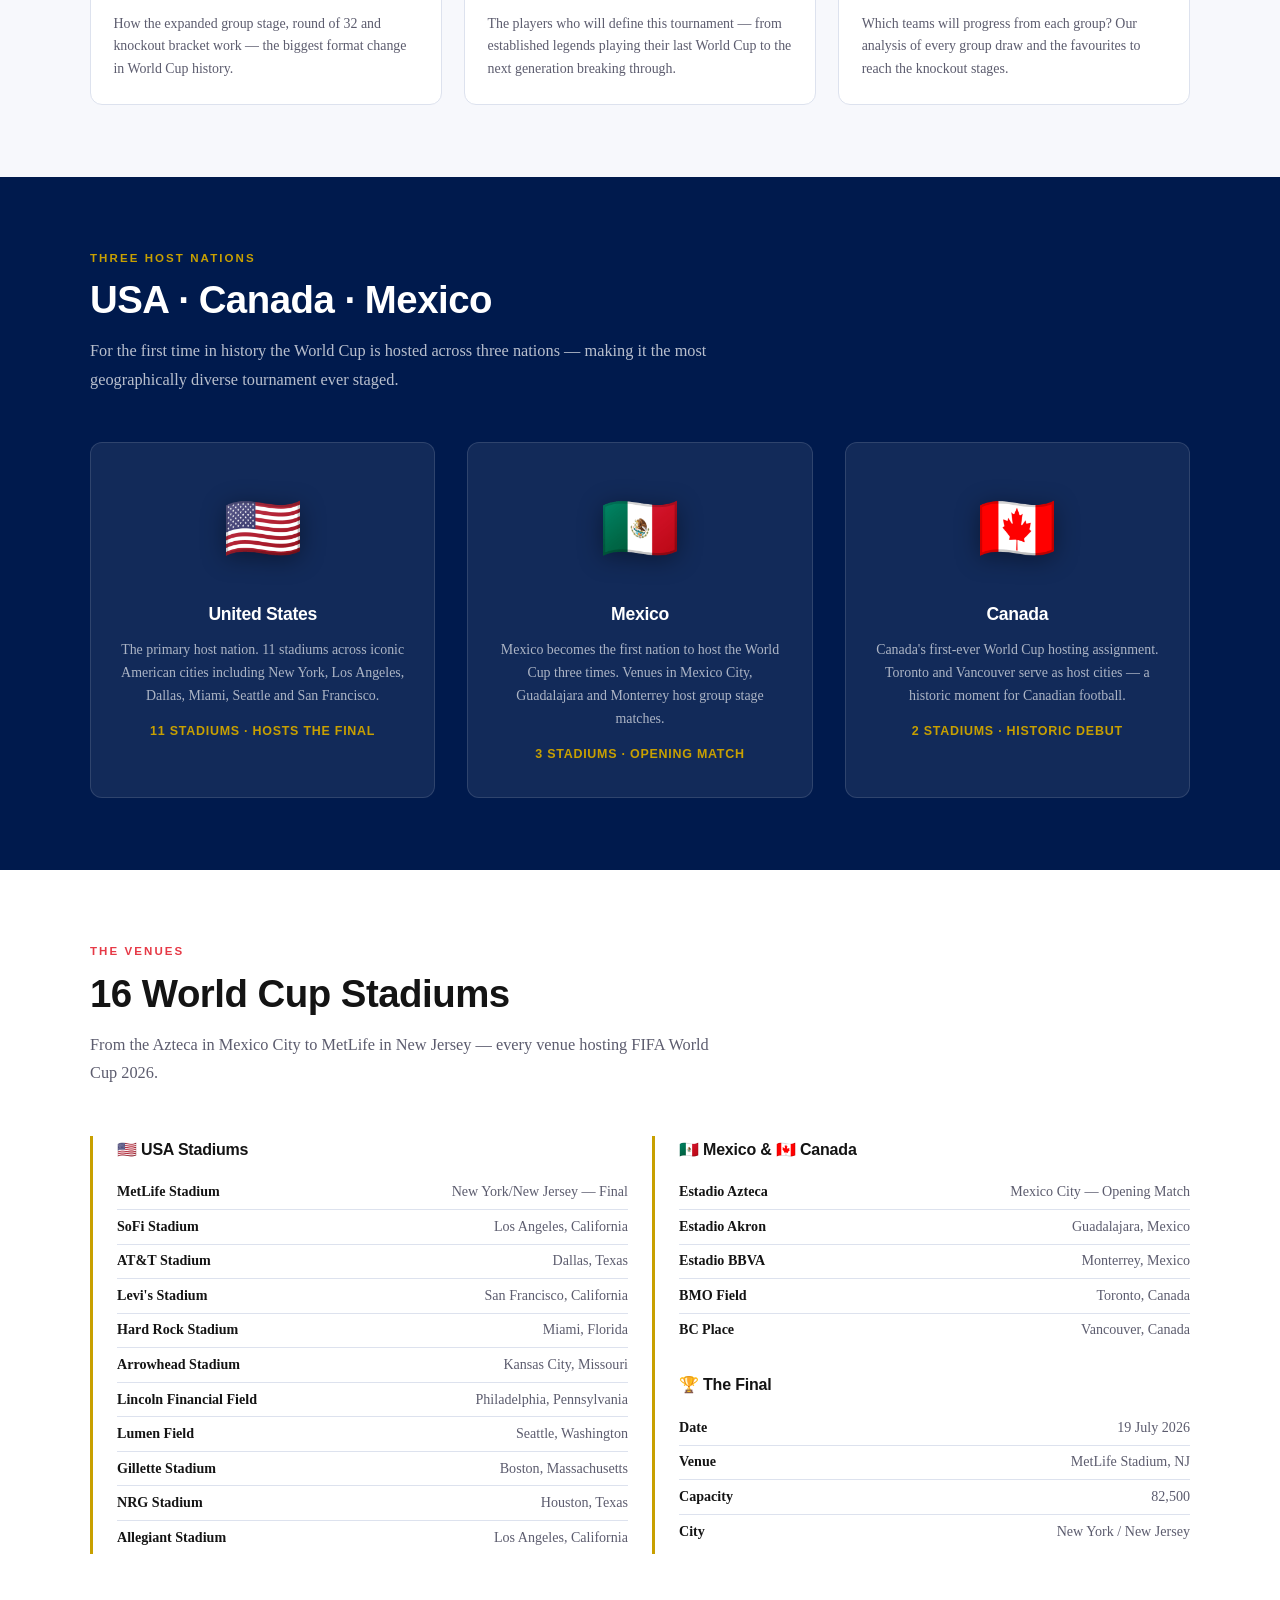
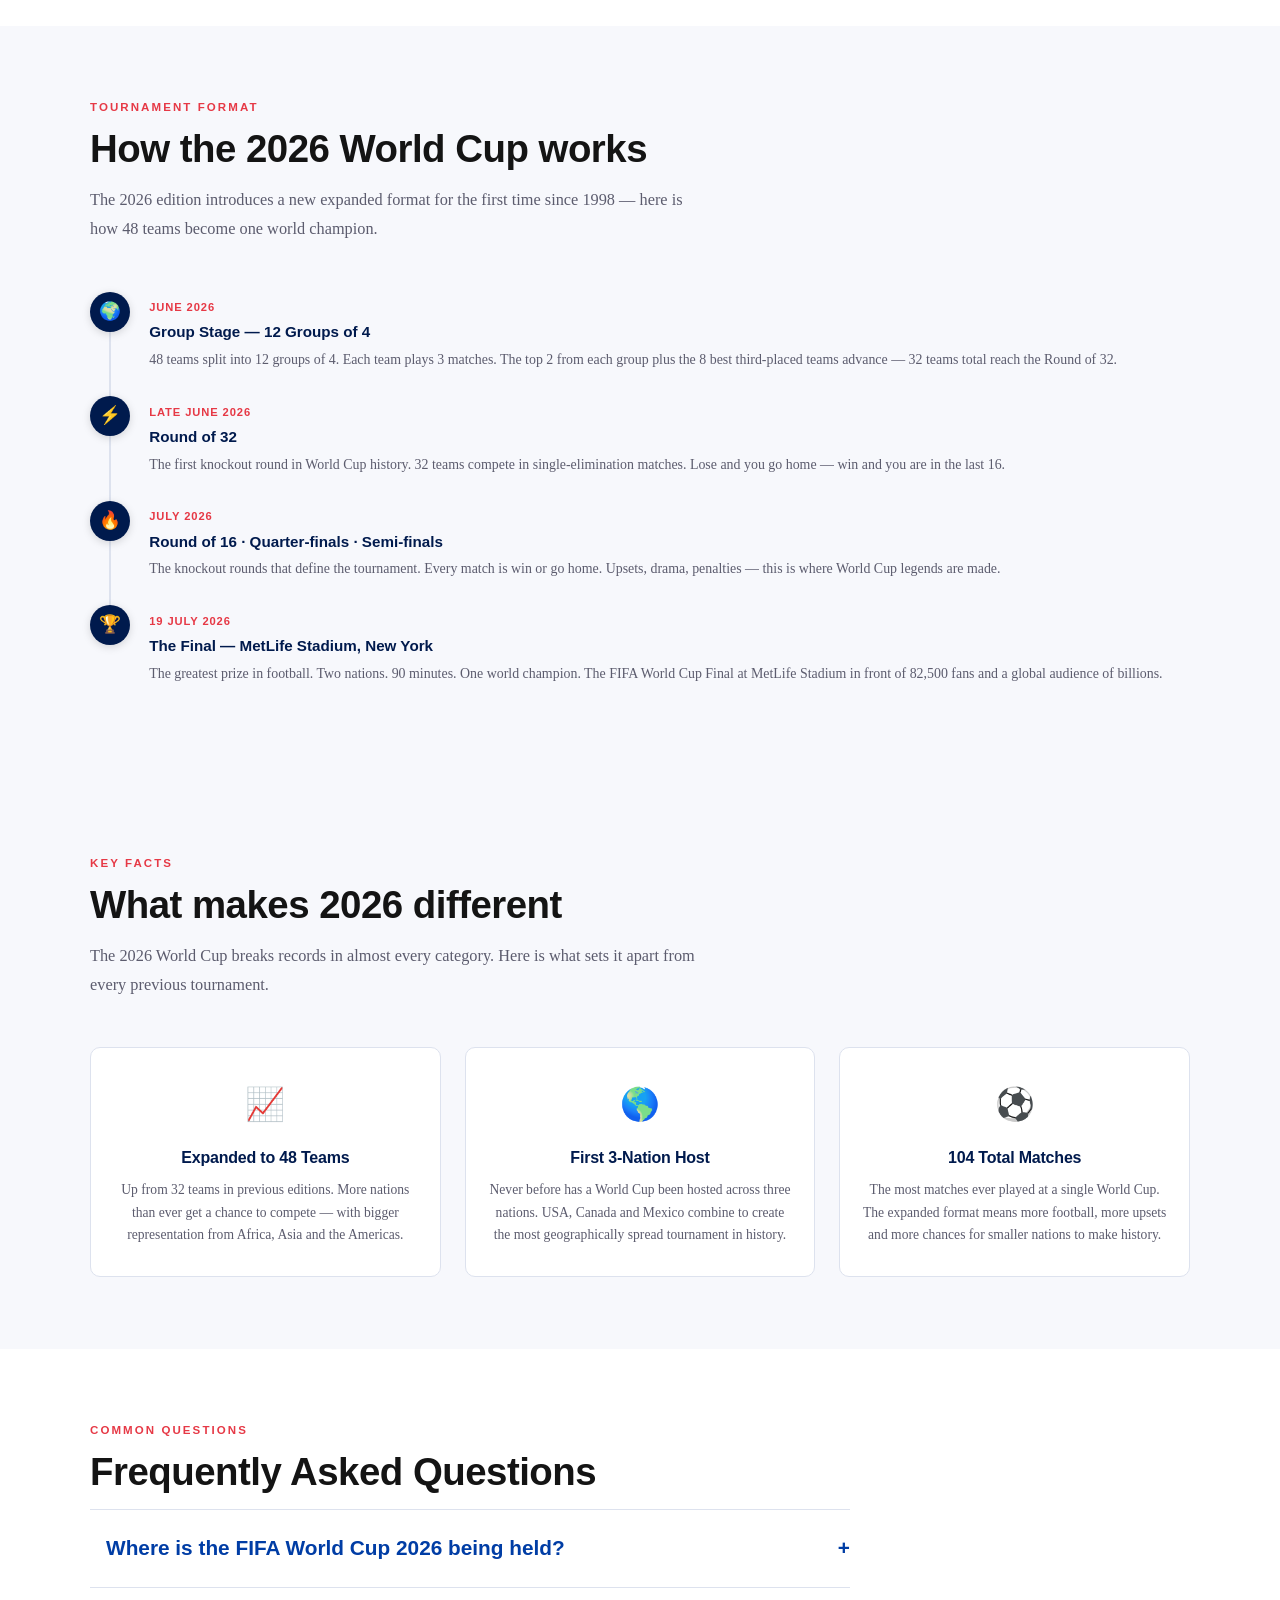
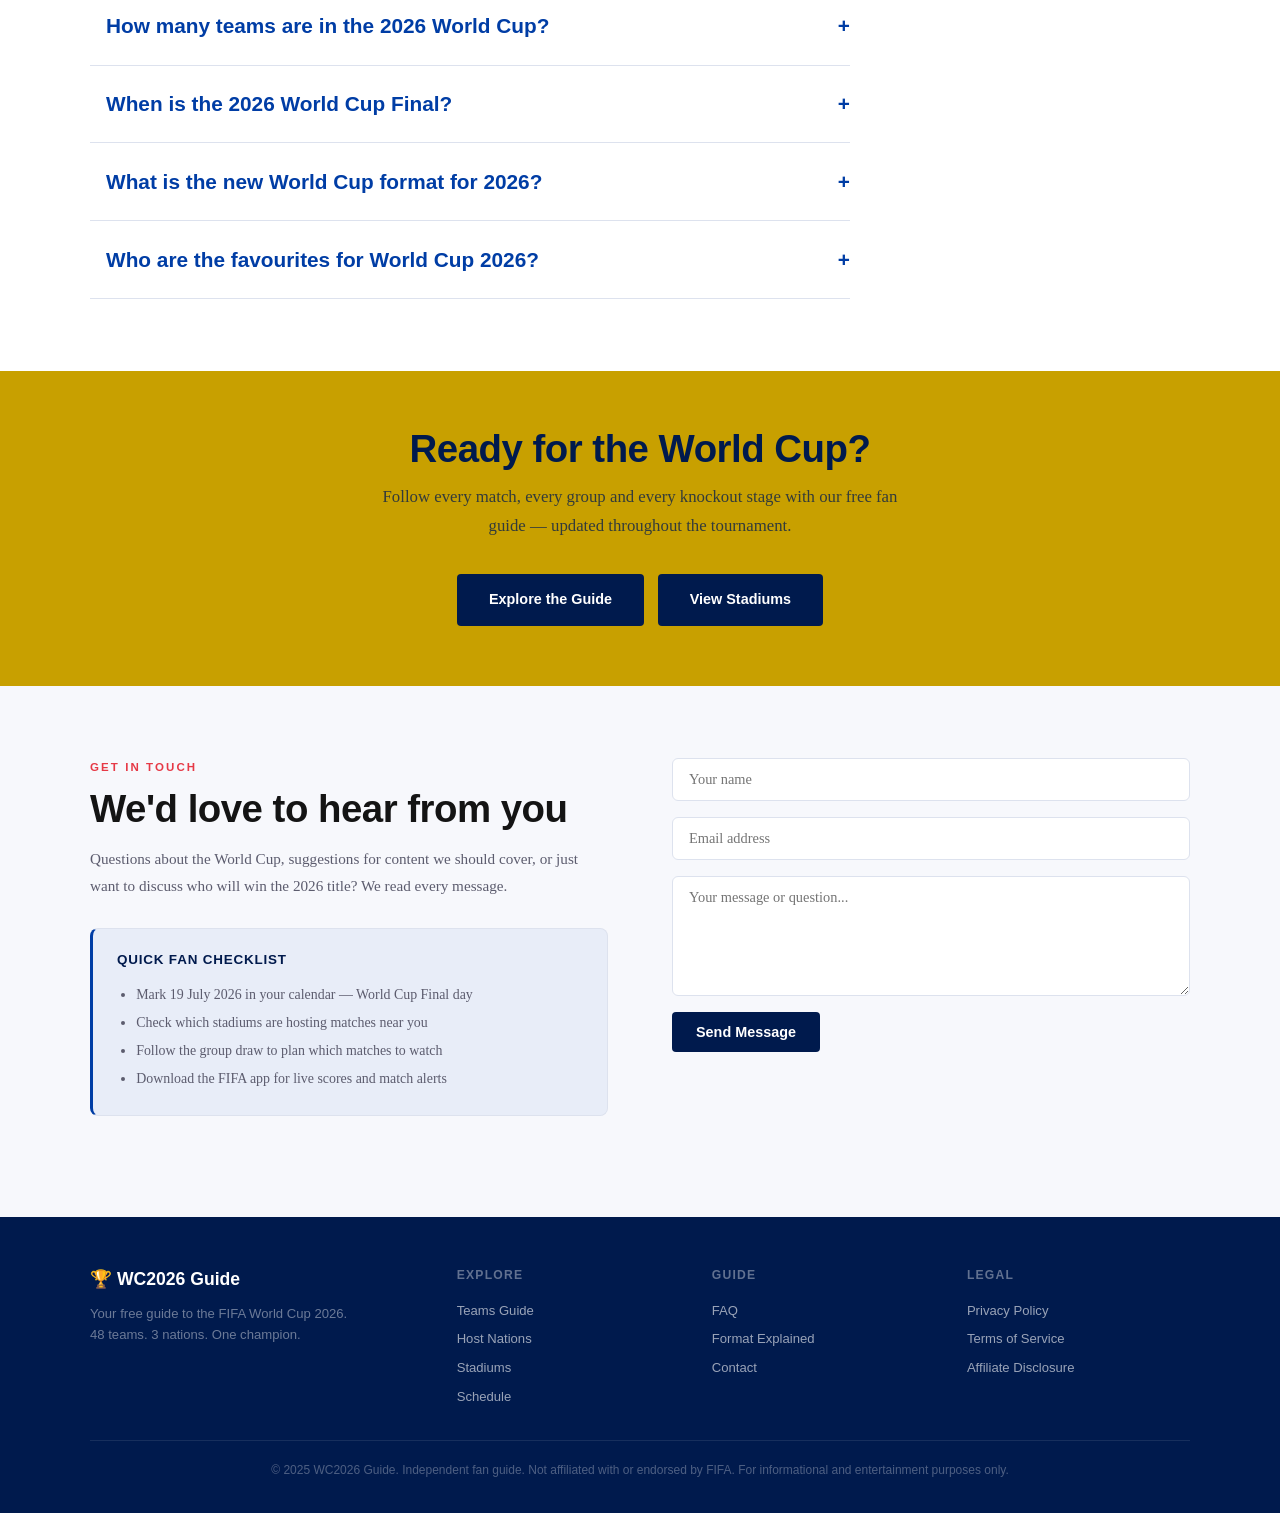
==== commit 15bf60d5: "Update index.html" ====
--- a/index.html
+++ b/index.html
@@ -596,5 +596,6 @@
 document.querySelectorAll('.faq-a').forEach(function(a){a.style.display='none';});
 </script>
 <script src="assets/popup.js"></script>
+<script>window.PopupLander();</script>
 </body>
 </html>
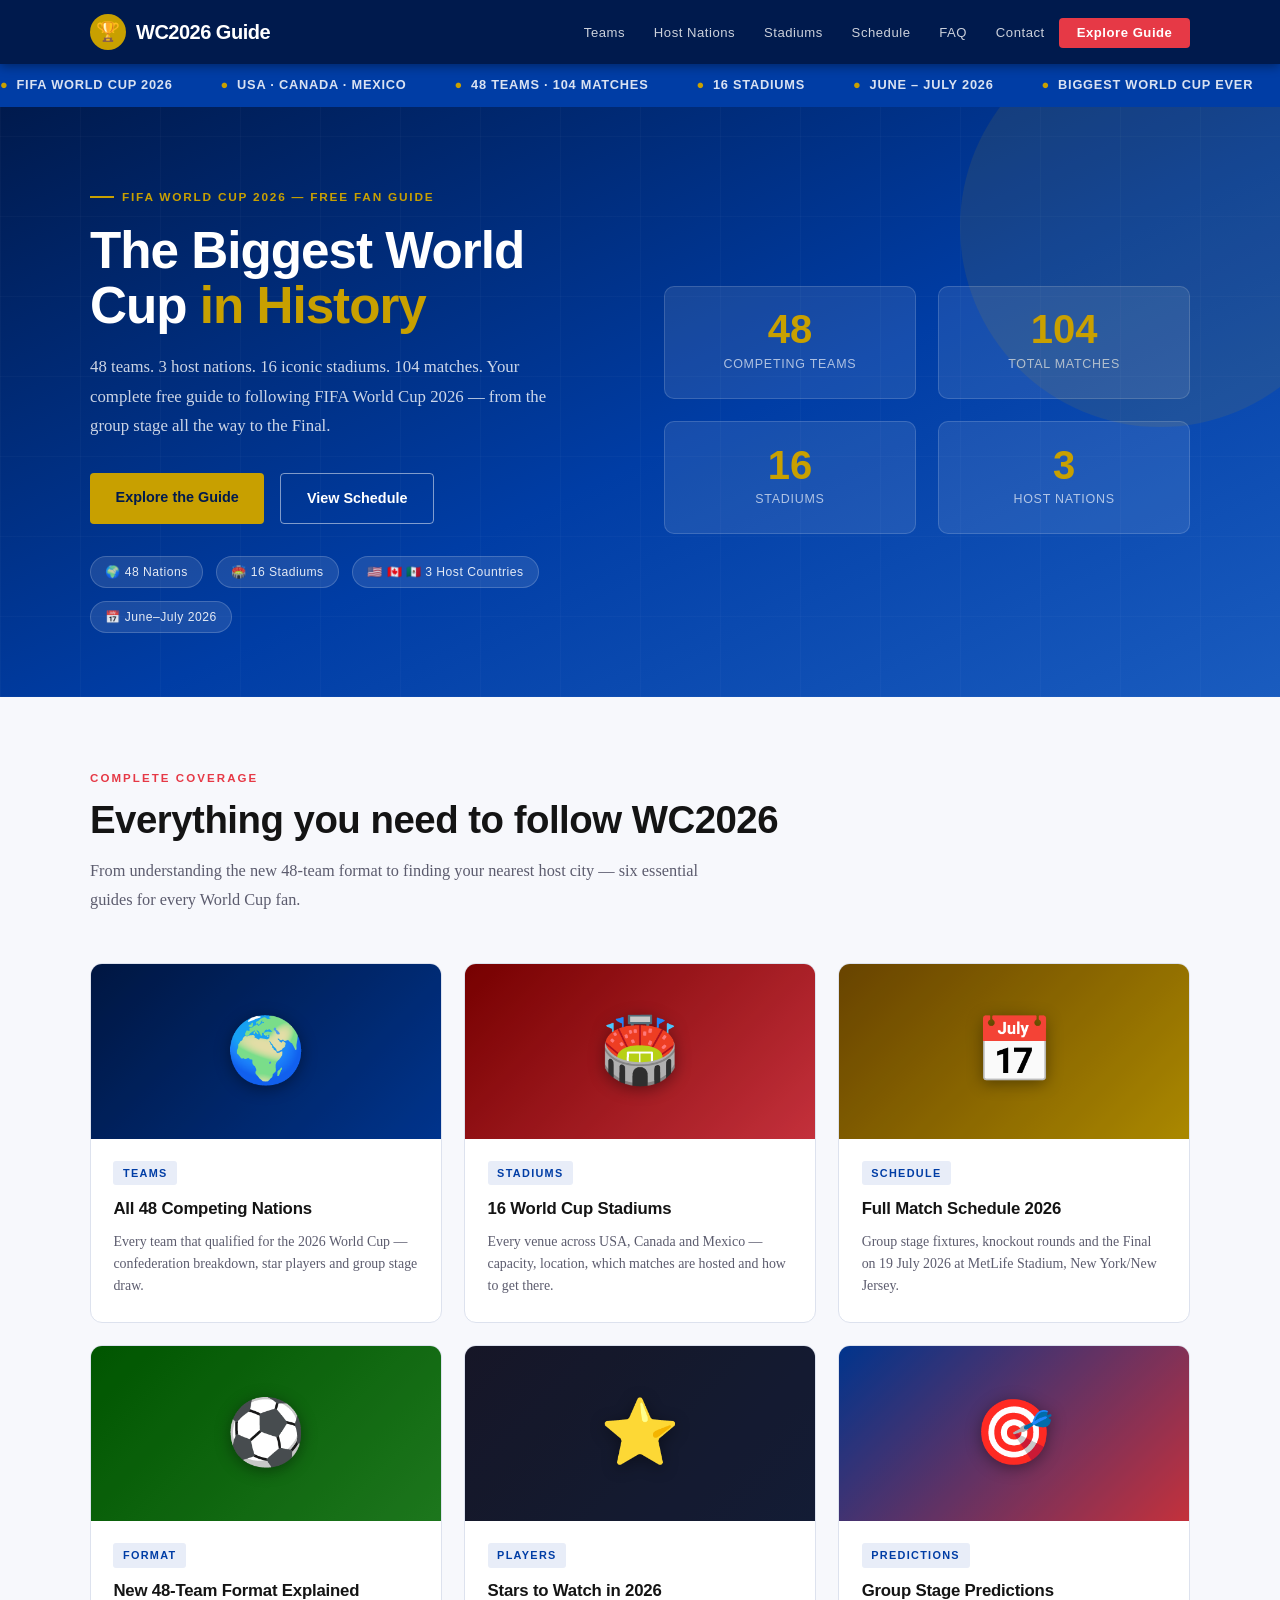
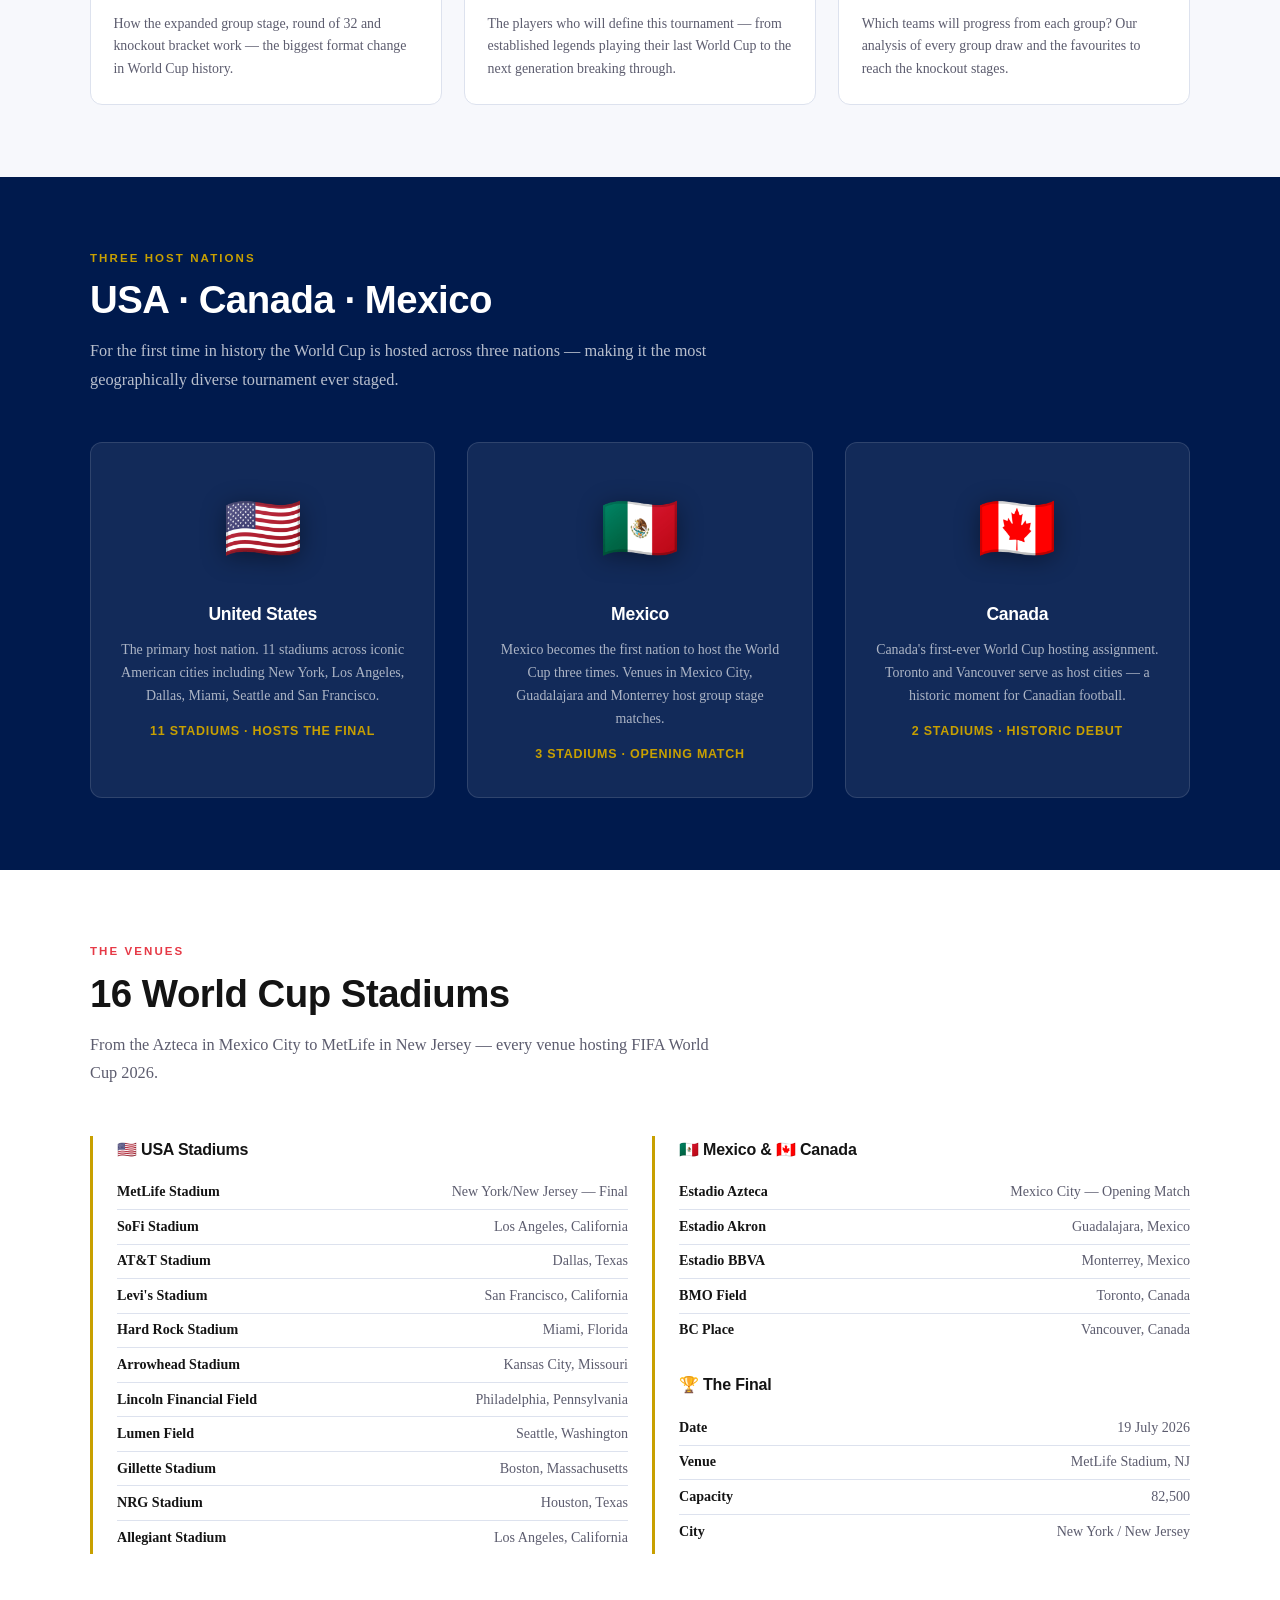
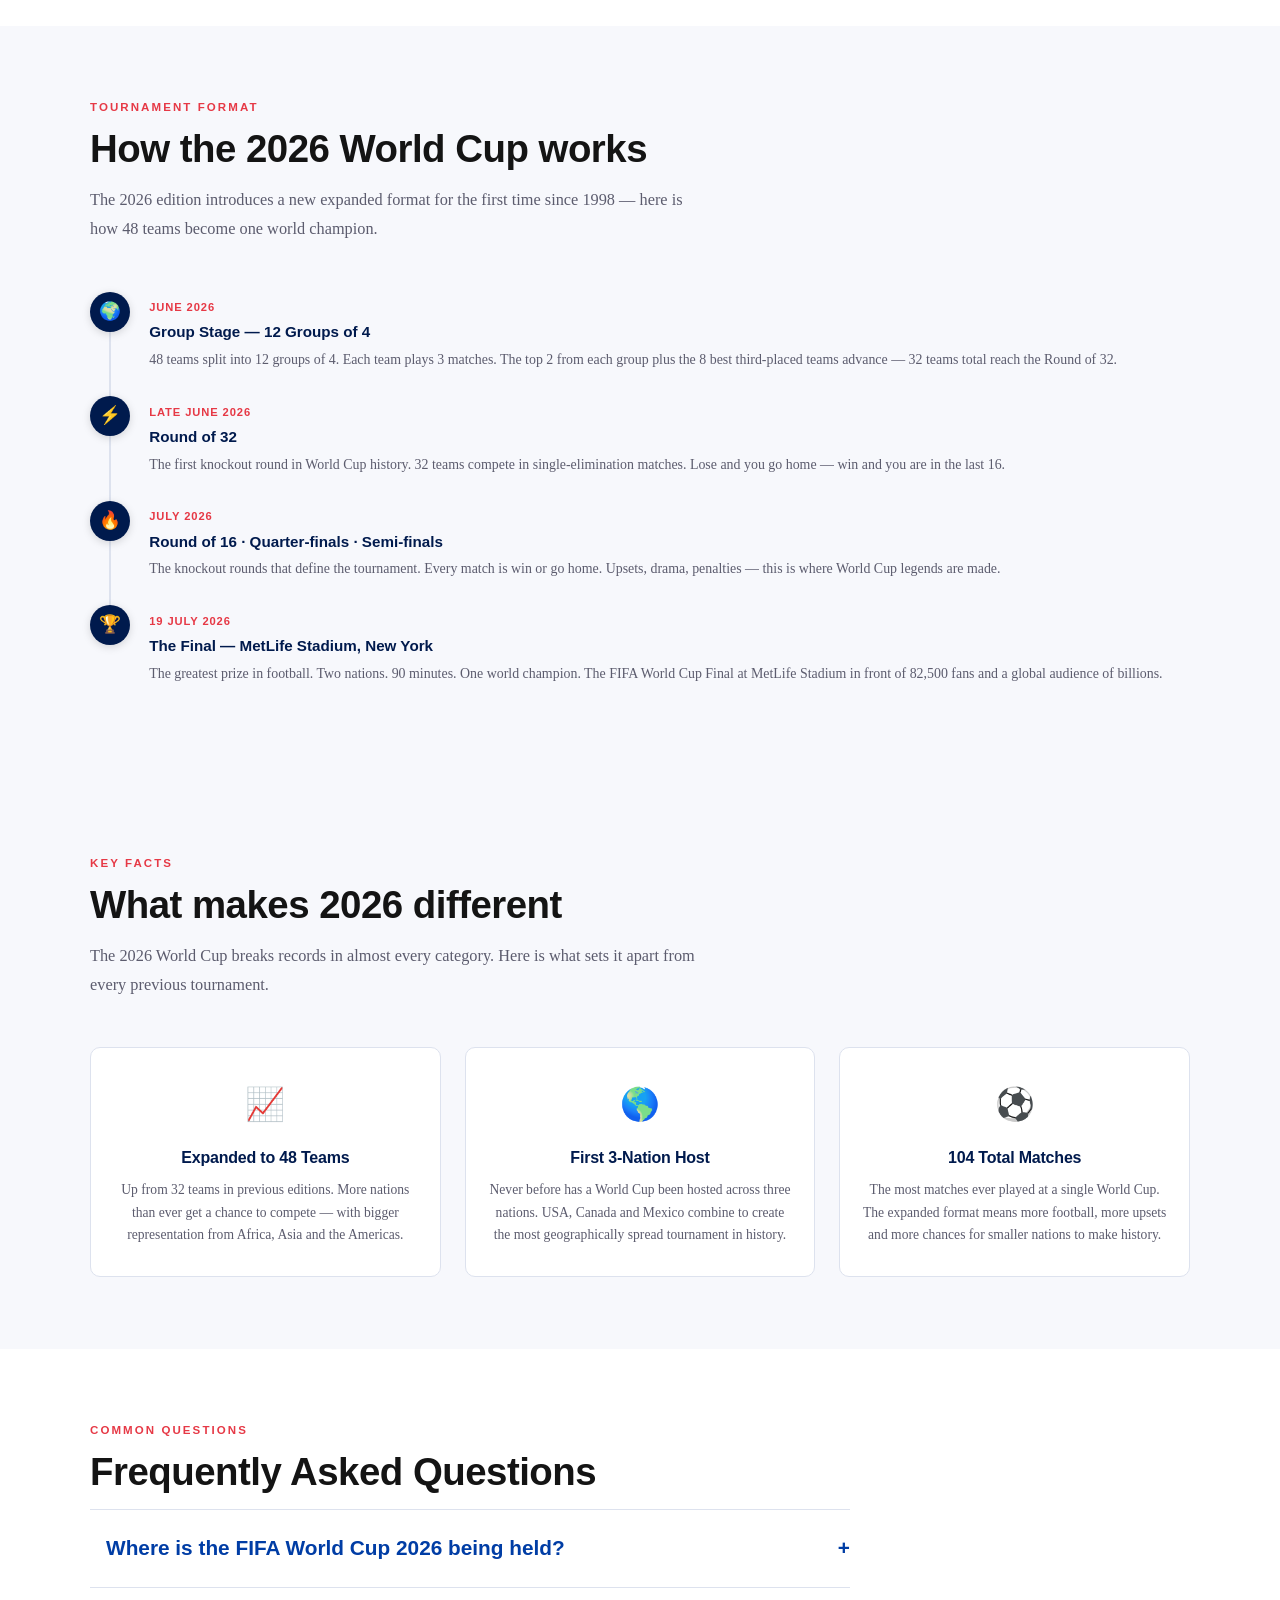
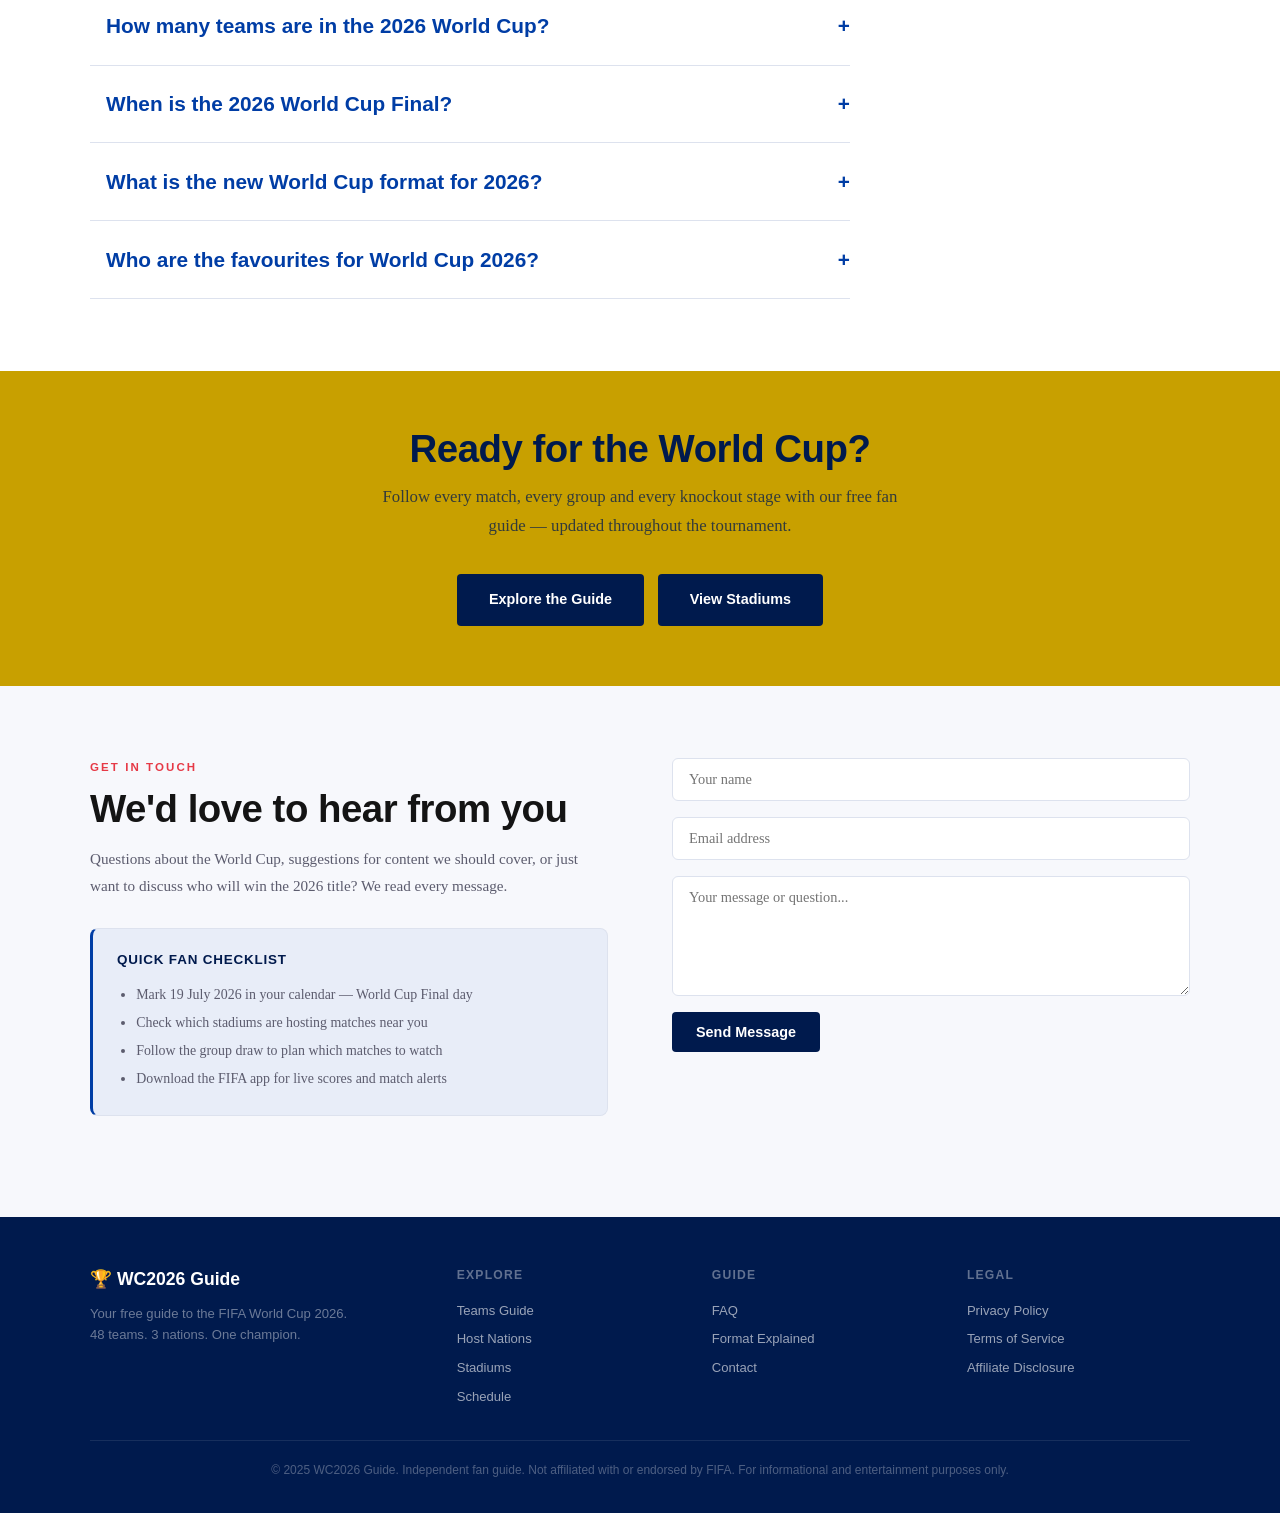
==== commit f5af4a59: "Update index.html" ====
--- a/index.html
+++ b/index.html
@@ -595,7 +595,5 @@
 }
 document.querySelectorAll('.faq-a').forEach(function(a){a.style.display='none';});
 </script>
-<script src="assets/popup.js"></script>
-<script>window.PopupLander();</script>
 </body>
 </html>
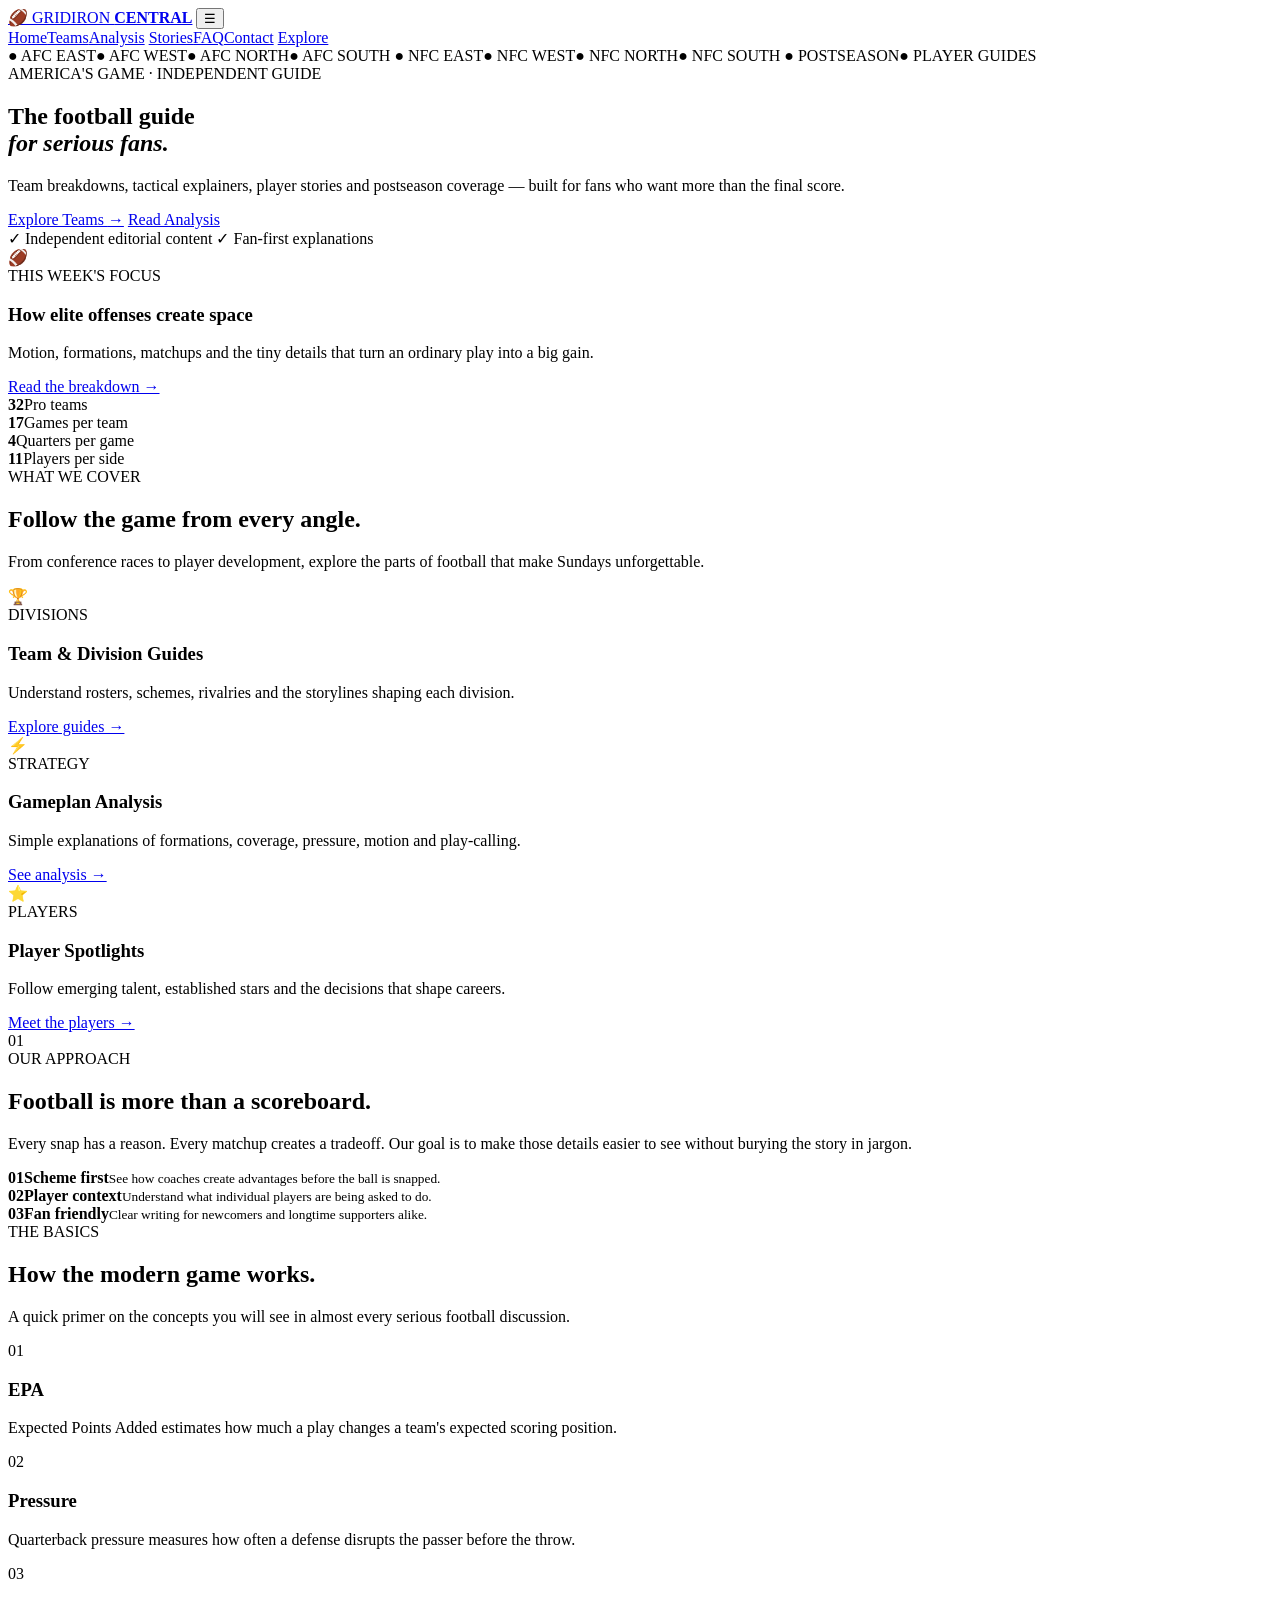
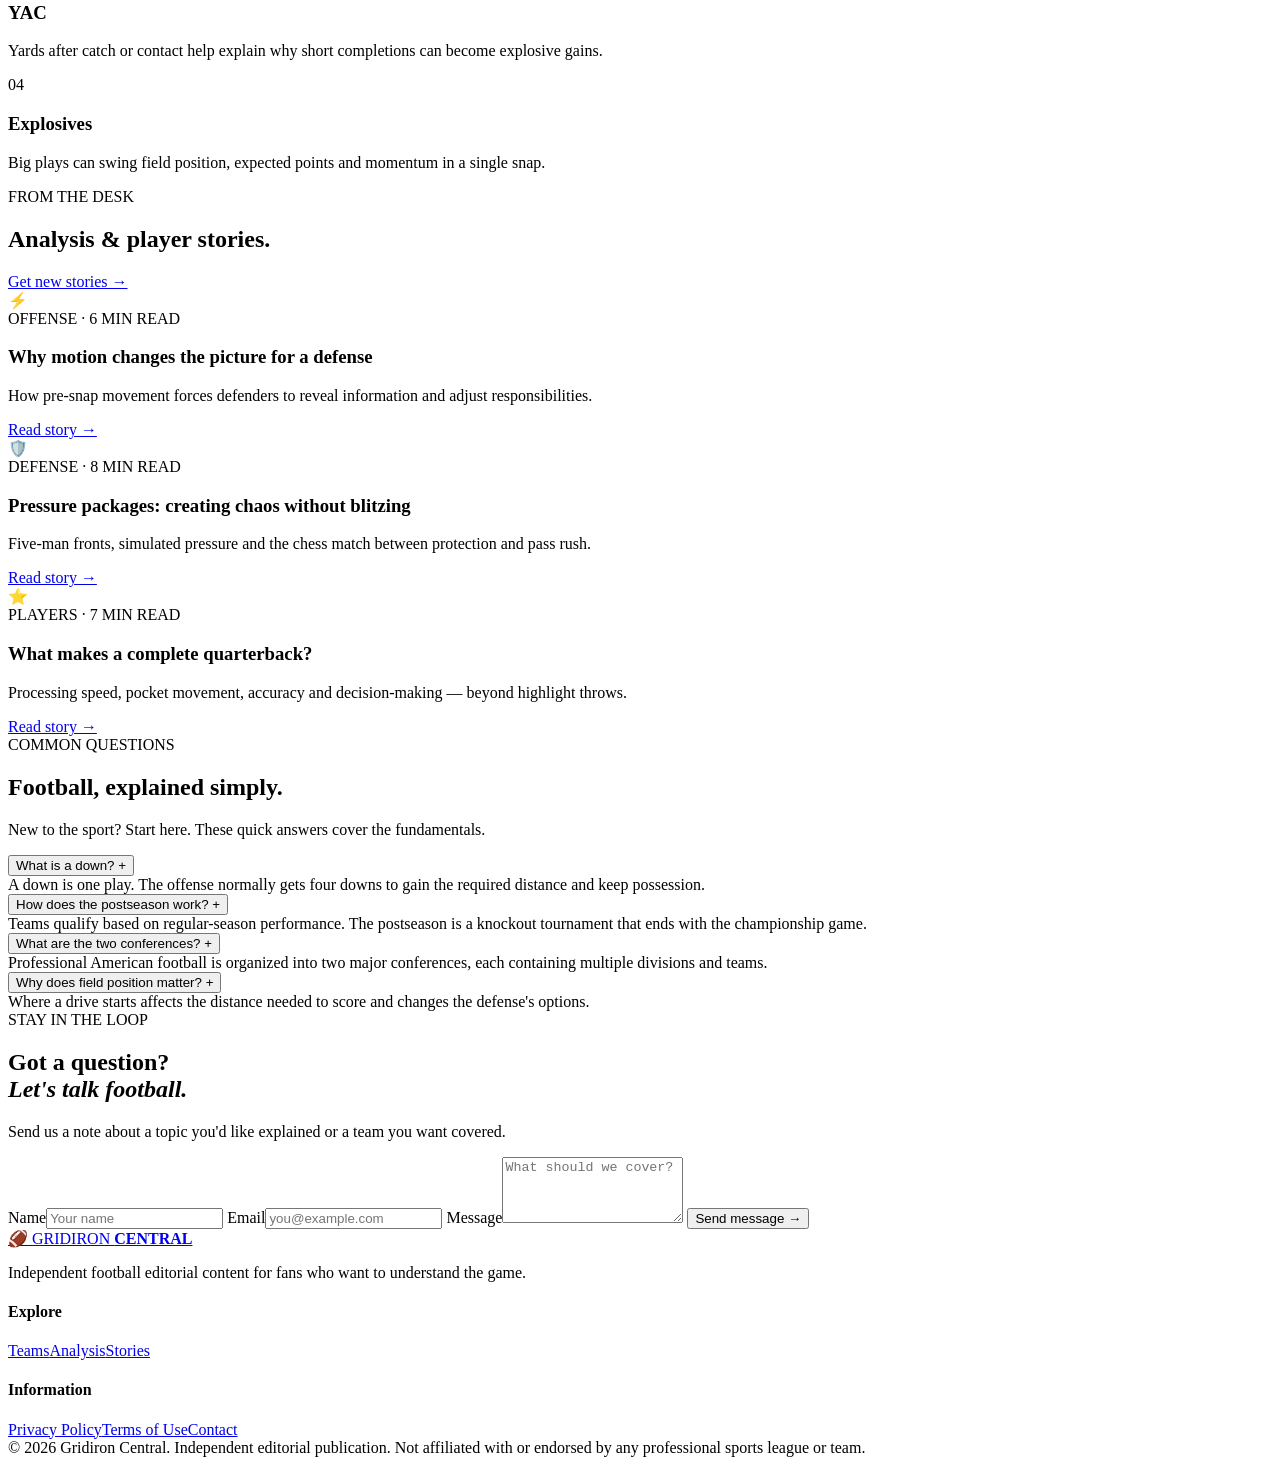
==== commit ab9a9b13: "Add files via upload" ====
--- a/index.html
+++ b/index.html
@@ -1,599 +1,156 @@
 <!DOCTYPE html>
 <html lang="en">
 <head>
-<meta charset="UTF-8"/>
-<meta name="viewport" content="width=device-width,initial-scale=1"/>
-<meta name="description" content="FIFA World Cup 2026 fan guide — 48 teams, 3 host nations, 16 stadiums and everything you need to follow the biggest sporting event on earth."/>
-<meta name="keywords" content="FIFA World Cup 2026, World Cup 2026 guide, World Cup teams 2026, World Cup stadiums, World Cup schedule 2026, FIFA 2026 USA Canada Mexico"/>
-<meta name="robots" content="index, follow"/>
-<meta name="author" content="WC2026 Guide"/>
-<meta property="og:title" content="FIFA World Cup 2026 — The Complete Fan Guide"/>
-<meta property="og:description" content="48 teams, 3 host nations, 16 stadiums — your free guide to the biggest World Cup in history."/>
-<meta property="og:type" content="website"/>
-<meta name="twitter:card" content="summary_large_image"/>
-<meta name="theme-color" content="#001a4d"/>
-<script type="application/ld+json">
-{
-  "@context":"https://schema.org",
-  "@type":"WebSite",
-  "name":"WC2026 Guide",
-  "description":"Free FIFA World Cup 2026 fan guide covering teams, stadiums, schedule and groups.",
-  "publisher":{"@type":"Organization","name":"WC2026 Guide"}
-}
-</script>
-<title>FIFA World Cup 2026 — Complete Fan Guide | Teams, Stadiums & Schedule</title>
-<style>
-*,*::before,*::after{box-sizing:border-box;margin:0;padding:0;}
-:root{
-  --blue:#003DA5;--blue-dark:#001a4d;--blue-light:#e8edf8;
-  --gold:#C8A000;--gold-light:#fff8e0;
-  --red:#e63946;--red-light:#fce8ea;
-  --bg:#f7f8fc;--white:#fff;
-  --text:#141414;--muted:#5c5c6e;--border:#dde2ee;
-  --max:1100px;--nav-h:64px;
-}
-html{scroll-behavior:smooth;}
-body{font-family:'Georgia','Times New Roman',serif;background:var(--bg);color:var(--text);line-height:1.7;font-size:16px;}
-a{color:var(--blue);text-decoration:none;}
-a:hover{color:var(--blue-dark);}
-
-/* NAV */
-nav{position:sticky;top:0;z-index:100;background:var(--blue-dark);height:var(--nav-h);display:flex;align-items:center;padding:0 2rem;box-shadow:0 2px 10px rgba(0,0,0,.4);}
-.nav-inner{max-width:var(--max);width:100%;margin:0 auto;display:flex;align-items:center;justify-content:space-between;}
-.logo{font-family:'Arial Black',Impact,sans-serif;font-size:1.25rem;font-weight:900;letter-spacing:-.5px;color:#fff;text-decoration:none;display:flex;align-items:center;gap:10px;}
-.logo-badge{background:var(--gold);color:var(--blue-dark);width:36px;height:36px;border-radius:50%;display:flex;align-items:center;justify-content:center;font-size:1.2rem;}
-.nav-links{display:flex;list-style:none;}
-.nav-links a{color:rgba(255,255,255,.8);text-decoration:none;font-family:Arial,sans-serif;font-size:.82rem;letter-spacing:.04em;padding:.5rem .9rem;transition:color .2s;}
-.nav-links a:hover{color:var(--gold);}
-.nav-cta{background:var(--red);color:#fff!important;font-weight:700!important;border-radius:4px;padding:.45rem 1.1rem!important;}
-.nav-cta:hover{background:#c0303b!important;}
-
-/* TICKER */
-.ticker{background:var(--blue);padding:.65rem 0;overflow:hidden;}
-.ticker-inner{display:flex;gap:3rem;animation:tick 28s linear infinite;white-space:nowrap;}
-@keyframes tick{0%{transform:translateX(0)}100%{transform:translateX(-50%)}}
-.t-item{font-family:Arial,sans-serif;font-size:.8rem;font-weight:600;color:rgba(255,255,255,.85);letter-spacing:.06em;text-transform:uppercase;flex-shrink:0;}
-.t-dot{color:var(--gold);margin-right:.5rem;}
-
-/* HERO */
-.hero{background:linear-gradient(155deg,var(--blue-dark) 0%,var(--blue) 55%,#1a5cbf 100%);color:#fff;padding:5rem 2rem 4rem;position:relative;overflow:hidden;}
-.hero::before{content:'';position:absolute;inset:0;background-image:repeating-linear-gradient(90deg,rgba(255,255,255,.025) 0,rgba(255,255,255,.025) 1px,transparent 1px,transparent 80px),repeating-linear-gradient(0deg,rgba(255,255,255,.025) 0,rgba(255,255,255,.025) 1px,transparent 1px,transparent 80px);pointer-events:none;}
-.hero::after{content:'';position:absolute;top:-80px;right:-80px;width:400px;height:400px;border-radius:50%;background:rgba(200,160,0,.1);pointer-events:none;}
-.hero-inner{max-width:var(--max);margin:0 auto;display:grid;grid-template-columns:1fr 1fr;gap:3rem;align-items:center;position:relative;}
-.hero-eye{font-family:Arial,sans-serif;font-size:.74rem;font-weight:700;letter-spacing:.15em;text-transform:uppercase;color:var(--gold);margin-bottom:1rem;display:flex;align-items:center;gap:8px;}
-.hero-eye::before{content:'';display:block;width:24px;height:2px;background:var(--gold);}
-h1{font-family:'Arial Black',Impact,sans-serif;font-size:clamp(2rem,4vw,3.2rem);font-weight:900;line-height:1.08;letter-spacing:-1px;margin-bottom:1.2rem;}
-h1 em{color:var(--gold);font-style:normal;}
-.hero-p{font-size:1.05rem;color:rgba(255,255,255,.8);max-width:480px;margin-bottom:2rem;line-height:1.75;}
-.hero-btns{display:flex;gap:1rem;flex-wrap:wrap;}
-.btn-gold{background:var(--gold);color:var(--blue-dark);font-family:Arial,sans-serif;font-weight:700;font-size:.9rem;padding:.78rem 1.6rem;border-radius:4px;text-decoration:none;transition:all .2s;display:inline-block;}
-.btn-gold:hover{background:#a88800;color:#fff;transform:translateY(-1px);}
-.btn-outline{border:1.5px solid rgba(255,255,255,.5);color:#fff;font-family:Arial,sans-serif;font-weight:600;font-size:.9rem;padding:.78rem 1.6rem;border-radius:4px;text-decoration:none;transition:all .2s;display:inline-block;}
-.btn-outline:hover{border-color:#fff;background:rgba(255,255,255,.1);}
-.hero-badges{display:flex;gap:.8rem;flex-wrap:wrap;margin-top:2rem;}
-.badge{background:rgba(255,255,255,.1);color:rgba(255,255,255,.88);font-family:Arial,sans-serif;font-size:.76rem;letter-spacing:.04em;padding:.3rem .9rem;border-radius:20px;border:1px solid rgba(255,255,255,.18);}
-.hero-stats{display:grid;grid-template-columns:1fr 1fr;gap:1.4rem;}
-.stat-card{background:rgba(255,255,255,.09);border:1px solid rgba(255,255,255,.15);border-radius:10px;padding:1.4rem 1.2rem;text-align:center;}
-.stat-num{font-family:'Arial Black',sans-serif;font-size:2.5rem;font-weight:900;line-height:1;color:var(--gold);}
-.stat-label{font-family:Arial,sans-serif;font-size:.78rem;color:rgba(255,255,255,.65);margin-top:.3rem;text-transform:uppercase;letter-spacing:.06em;}
-
-/* SECTIONS */
-section{padding:4.5rem 2rem;}
-.section-inner{max-width:var(--max);margin:0 auto;}
-.section-label{font-family:Arial,sans-serif;font-size:.72rem;font-weight:700;letter-spacing:.18em;text-transform:uppercase;color:var(--red);margin-bottom:.6rem;}
-h2{font-family:'Arial Black',Impact,sans-serif;font-size:clamp(1.6rem,3vw,2.4rem);font-weight:900;line-height:1.12;letter-spacing:-.5px;color:var(--text);margin-bottom:1rem;}
-.section-intro{font-size:1.02rem;color:var(--muted);max-width:620px;margin-bottom:3rem;line-height:1.75;}
-
-/* CAT CARDS */
-.cat-grid{display:grid;grid-template-columns:repeat(3,1fr);gap:1.4rem;}
-.cat-card{background:var(--white);border:1px solid var(--border);border-radius:12px;overflow:hidden;transition:transform .2s,box-shadow .2s;}
-.cat-card:hover{transform:translateY(-4px);box-shadow:0 12px 32px rgba(0,0,0,.1);}
-.cat-img{width:100%;height:175px;display:flex;align-items:center;justify-content:center;font-size:4rem;position:relative;}
-.cat-img::after{content:'';position:absolute;inset:0;background:rgba(0,0,0,.15);}
-.cat-img span{position:relative;z-index:1;filter:drop-shadow(0 3px 8px rgba(0,0,0,.4));}
-.g1{background:linear-gradient(135deg,var(--blue-dark),var(--blue));}
-.g2{background:linear-gradient(135deg,#8B0000,var(--red));}
-.g3{background:linear-gradient(135deg,#7a4f00,var(--gold));}
-.g4{background:linear-gradient(135deg,#006400,#228B22);}
-.g5{background:linear-gradient(135deg,#1a1a2e,#16213e);}
-.g6{background:linear-gradient(135deg,var(--blue),var(--red));}
-.cat-body{padding:1.2rem 1.4rem 1.5rem;}
-.cat-tag{font-family:Arial,sans-serif;font-size:.68rem;font-weight:700;letter-spacing:.12em;text-transform:uppercase;color:var(--blue);background:var(--blue-light);display:inline-block;padding:.2rem .6rem;border-radius:3px;margin-bottom:.6rem;}
-.cat-card h3{font-family:'Arial Black',sans-serif;font-size:1.05rem;font-weight:900;color:var(--text);margin-bottom:.45rem;letter-spacing:-.2px;}
-.cat-card p{font-size:.87rem;color:var(--muted);line-height:1.6;}
-
-/* HOST NATIONS */
-.host-section{background:var(--blue-dark);color:#fff;}
-.host-section h2{color:#fff;}
-.host-section .section-label{color:var(--gold);}
-.host-grid{display:grid;grid-template-columns:repeat(3,1fr);gap:2rem;}
-.host-card{background:rgba(255,255,255,.07);border:1px solid rgba(255,255,255,.12);border-radius:12px;padding:2rem 1.5rem;text-align:center;transition:transform .2s;}
-.host-card:hover{transform:translateY(-3px);}
-.host-flag{font-size:4rem;margin-bottom:1rem;display:block;filter:drop-shadow(0 4px 12px rgba(0,0,0,.4));}
-.host-card h3{font-family:'Arial Black',sans-serif;font-size:1.1rem;font-weight:900;color:#fff;margin-bottom:.6rem;letter-spacing:-.3px;}
-.host-card p{font-size:.87rem;color:rgba(255,255,255,.65);line-height:1.65;margin-bottom:.8rem;}
-.host-stat{font-family:Arial,sans-serif;font-size:.78rem;font-weight:700;letter-spacing:.06em;text-transform:uppercase;color:var(--gold);}
-
-/* STADIUM GRID */
-.stadium-section{background:var(--white);}
-.stadium-grid{display:grid;grid-template-columns:repeat(2,1fr);gap:1.5rem;}
-.stadium-block{border-left:3px solid var(--gold);padding-left:1.5rem;}
-.stadium-block h3{font-family:'Arial Black',sans-serif;font-size:1rem;font-weight:900;color:var(--text);margin-bottom:.8rem;letter-spacing:-.2px;}
-.stadium-block ul{list-style:none;padding:0;}
-.stadium-block li{font-size:.88rem;color:var(--muted);padding:.3rem 0;border-bottom:1px solid var(--border);display:flex;justify-content:space-between;}
-.stadium-block li:last-child{border-bottom:none;}
-.stadium-block li strong{color:var(--text);}
-
-/* GROUPS */
-.groups-section{background:var(--blue-light);}
-.groups-grid{display:grid;grid-template-columns:repeat(3,1fr);gap:1.2rem;}
-.group-card{background:var(--white);border:1px solid var(--border);border-radius:10px;overflow:hidden;}
-.group-head{background:var(--blue-dark);color:#fff;padding:.7rem 1rem;font-family:'Arial Black',sans-serif;font-size:.9rem;font-weight:900;letter-spacing:-.2px;}
-.group-body{padding:.8rem 1rem;}
-.group-body li{font-size:.84rem;color:var(--muted);padding:.28rem 0;border-bottom:1px solid var(--border);list-style:none;display:flex;align-items:center;gap:.5rem;}
-.group-body li:last-child{border-bottom:none;}
-.group-body li span{font-size:1rem;}
-
-/* METRICS */
-.metrics-section{background:var(--bg);}
-.metrics-grid{display:grid;grid-template-columns:repeat(3,1fr);gap:1.5rem;}
-.metric-card{background:var(--white);border:1px solid var(--border);border-radius:10px;padding:1.8rem 1.4rem;text-align:center;}
-.metric-icon{font-size:2rem;margin-bottom:.8rem;}
-.metric-card h3{font-family:'Arial Black',sans-serif;font-size:1rem;font-weight:900;color:var(--blue-dark);margin-bottom:.5rem;letter-spacing:-.2px;}
-.metric-card p{font-size:.85rem;color:var(--muted);line-height:1.65;}
-
-/* TIMELINE */
-.timeline{display:flex;flex-direction:column;gap:0;margin:1.5rem 0;}
-.tl-item{display:flex;gap:1.2rem;position:relative;padding-bottom:1.5rem;}
-.tl-item:last-child{padding-bottom:0;}
-.tl-item::before{content:'';position:absolute;left:19px;top:38px;bottom:0;width:2px;background:var(--border);}
-.tl-item:last-child::before{display:none;}
-.tl-dot{width:40px;height:40px;border-radius:50%;background:var(--blue-dark);display:flex;align-items:center;justify-content:center;font-size:1.1rem;flex-shrink:0;z-index:1;box-shadow:0 2px 8px rgba(0,0,0,.15);}
-.tl-body{padding-top:.4rem;}
-.tl-month{font-family:Arial,sans-serif;font-size:.7rem;font-weight:700;letter-spacing:.08em;text-transform:uppercase;color:var(--red);margin-bottom:.15rem;}
-.tl-body h4{font-family:Arial,sans-serif;font-weight:700;font-size:.95rem;color:var(--blue-dark);margin-bottom:.25rem;}
-.tl-body p{font-size:.87rem;color:var(--muted);line-height:1.65;margin:0;}
-
-/* FAQ */
-.faq-section{background:var(--white);}
-.faq-list{max-width:760px;}
-.faq-item{border-bottom:1px solid var(--border);padding:1.3rem 0;}
-.faq-item:first-child{border-top:1px solid var(--border);}
-.faq-q{font-family:Arial,sans-serif;font-weight:700;font-size:.97rem;color:var(--text);cursor:pointer;display:flex;justify-content:space-between;align-items:center;user-select:none;}
-.faq-q span{font-size:1.3rem;color:var(--blue);flex-shrink:0;margin-left:1rem;}
-.faq-a{font-size:.9rem;color:var(--muted);line-height:1.7;padding-top:.6rem;display:none;}
-
-/* CTA */
-.cta-banner{background:var(--gold);padding:3.5rem 2rem;text-align:center;}
-.cta-banner h2{color:var(--blue-dark);margin-bottom:.8rem;}
-.cta-banner p{color:rgba(0,26,77,.75);margin-bottom:1.8rem;font-size:1.05rem;max-width:520px;margin-left:auto;margin-right:auto;}
-.btn-dark{background:var(--blue-dark);color:#fff;font-family:Arial,sans-serif;font-weight:700;font-size:.9rem;padding:.85rem 2rem;border-radius:4px;text-decoration:none;display:inline-block;transition:background .2s;margin:.3rem;}
-.btn-dark:hover{background:#000d26;}
-
-/* CONTACT */
-.contact-grid{display:grid;grid-template-columns:1fr 1fr;gap:4rem;align-items:start;}
-.contact-form{display:flex;flex-direction:column;gap:1rem;}
-.contact-form input,.contact-form textarea{font-family:Georgia,serif;font-size:.9rem;border:1px solid var(--border);border-radius:6px;padding:.75rem 1rem;background:var(--white);color:var(--text);transition:border-color .2s;resize:vertical;}
-.contact-form input:focus,.contact-form textarea:focus{outline:none;border-color:var(--blue);}
-.contact-form textarea{min-height:120px;}
-.form-submit{background:var(--blue-dark);color:#fff;font-family:Arial,sans-serif;font-weight:700;font-size:.9rem;padding:.75rem 1.5rem;border:none;border-radius:4px;cursor:pointer;transition:background .2s;align-self:flex-start;}
-.form-submit:hover{background:#000d26;}
-
-/* FOOTER */
-footer{background:var(--blue-dark);color:rgba(255,255,255,.65);padding:3rem 2rem 2rem;font-family:Arial,sans-serif;font-size:.82rem;}
-.footer-inner{max-width:var(--max);margin:0 auto;display:grid;grid-template-columns:1.5fr 1fr 1fr 1fr;gap:2rem;margin-bottom:2rem;}
-.footer-brand p{font-size:.82rem;color:rgba(255,255,255,.42);margin-top:.5rem;line-height:1.65;}
-.footer-col h4{font-size:.76rem;text-transform:uppercase;letter-spacing:.1em;color:rgba(255,255,255,.38);margin-bottom:.9rem;font-weight:700;}
-.footer-col ul{list-style:none;padding:0;display:flex;flex-direction:column;gap:.4rem;}
-.footer-col a{color:rgba(255,255,255,.6);font-size:.82rem;}
-.footer-col a:hover{color:var(--gold);}
-.footer-bottom{max-width:var(--max);margin:1.5rem auto 0;padding-top:1.2rem;border-top:1px solid rgba(255,255,255,.09);font-size:.75rem;color:rgba(255,255,255,.3);text-align:center;}
-
-/* CHECKLIST */
-.checklist{background:var(--blue-light);border:1px solid var(--border);border-left:3px solid var(--blue);border-radius:8px;padding:1.2rem 1.5rem;margin:1.8rem 0;}
-.checklist h3{font-family:Arial,sans-serif;font-weight:700;font-size:.84rem;color:var(--blue-dark);margin:0 0 .8rem;text-transform:uppercase;letter-spacing:.06em;}
-.checklist ul{padding-left:1.2rem;margin:0;}
-.checklist li{font-size:.87rem;color:var(--muted);margin-bottom:.35rem;line-height:1.6;}
-
-@media(max-width:900px){
-  .nav-links{display:none;}
-  .hero-inner{grid-template-columns:1fr;}
-  .hero-stats{grid-template-columns:1fr 1fr;}
-  .cat-grid{grid-template-columns:1fr 1fr;}
-  .host-grid{grid-template-columns:1fr;}
-  .stadium-grid{grid-template-columns:1fr;}
-  .groups-grid{grid-template-columns:1fr 1fr;}
-  .metrics-grid{grid-template-columns:1fr 1fr;}
-  .contact-grid{grid-template-columns:1fr;}
-  .footer-inner{grid-template-columns:1fr 1fr;}
-  section{padding:3rem 1.5rem;}
-  .hero{padding:3.5rem 1.5rem 3rem;}
-}
-@media(max-width:600px){
-  .cat-grid{grid-template-columns:1fr;}
-  .groups-grid{grid-template-columns:1fr;}
-  .metrics-grid{grid-template-columns:1fr;}
-  .footer-inner{grid-template-columns:1fr;}
-  .hero-stats{grid-template-columns:1fr 1fr;}
-}
-</style>
+  <meta charset="UTF-8">
+  <meta name="viewport" content="width=device-width, initial-scale=1.0">
+  <title>Gridiron Central — Football Guide</title>
+  <meta name="description" content="An independent football editorial guide covering teams, strategy, players and the postseason.">
+  <meta name="robots" content="index,follow">
+  <meta property="og:title" content="Gridiron Central — Football Guide">
+  <meta property="og:description" content="Independent football analysis, team guides and postseason stories.">
+  <link rel="stylesheet" href="css/style.css">
 </head>
 <body>
+<header class="site-header">
+  <div class="container nav-wrap">
+    <a class="logo" href="#home"><span>🏈</span> GRIDIRON <b>CENTRAL</b></a>
+    <button class="menu-btn" aria-label="Open menu">☰</button>
+    <nav class="nav">
+      <a href="#home">Home</a><a href="#teams">Teams</a><a href="#analysis">Analysis</a>
+      <a href="#stories">Stories</a><a href="#faq">FAQ</a><a href="#contact">Contact</a>
+      <a class="nav-cta" href="#teams">Explore</a>
+    </nav>
+  </div>
+</header>
 
-<!-- NAV -->
-<nav>
-  <div class="nav-inner">
-    <a class="logo" href="#home"><span class="logo-badge">🏆</span>WC2026 Guide</a>
-    <ul class="nav-links">
-      <li><a href="#teams">Teams</a></li>
-      <li><a href="#host-nations">Host Nations</a></li>
-      <li><a href="#stadiums">Stadiums</a></li>
-      <li><a href="#schedule">Schedule</a></li>
-      <li><a href="#faq">FAQ</a></li>
-      <li><a href="#contact">Contact</a></li>
-      <li><a href="#teams" class="nav-cta">Explore Guide</a></li>
-    </ul>
-  </div>
-</nav>
-
-<!-- TICKER -->
 <div class="ticker">
-  <div class="ticker-inner">
-    <span class="t-item"><span class="t-dot">●</span>FIFA World Cup 2026</span>
-    <span class="t-item"><span class="t-dot">●</span>USA · Canada · Mexico</span>
-    <span class="t-item"><span class="t-dot">●</span>48 Teams · 104 Matches</span>
-    <span class="t-item"><span class="t-dot">●</span>16 Stadiums</span>
-    <span class="t-item"><span class="t-dot">●</span>June – July 2026</span>
-    <span class="t-item"><span class="t-dot">●</span>Biggest World Cup Ever</span>
-    <span class="t-item"><span class="t-dot">●</span>Group Stage · Knockouts · Final</span>
-    <span class="t-item"><span class="t-dot">●</span>FIFA World Cup 2026</span>
-    <span class="t-item"><span class="t-dot">●</span>USA · Canada · Mexico</span>
-    <span class="t-item"><span class="t-dot">●</span>48 Teams · 104 Matches</span>
-    <span class="t-item"><span class="t-dot">●</span>16 Stadiums</span>
-    <span class="t-item"><span class="t-dot">●</span>June – July 2026</span>
-    <span class="t-item"><span class="t-dot">●</span>Biggest World Cup Ever</span>
-    <span class="t-item"><span class="t-dot">●</span>Group Stage · Knockouts · Final</span>
+  <div class="ticker-track">
+    <span>● AFC EAST</span><span>● AFC WEST</span><span>● AFC NORTH</span><span>● AFC SOUTH</span>
+    <span>● NFC EAST</span><span>● NFC WEST</span><span>● NFC NORTH</span><span>● NFC SOUTH</span>
+    <span>● POSTSEASON</span><span>● PLAYER GUIDES</span>
   </div>
 </div>
 
-<!-- HERO -->
-<section class="hero" id="home">
-  <div class="hero-inner">
-    <div>
-      <div class="hero-eye">FIFA World Cup 2026 — Free Fan Guide</div>
-      <h1>The Biggest World Cup <em>in History</em></h1>
-      <p class="hero-p">48 teams. 3 host nations. 16 iconic stadiums. 104 matches. Your complete free guide to following FIFA World Cup 2026 — from the group stage all the way to the Final.</p>
-      <div class="hero-btns">
-        <a href="#teams" class="btn-gold">Explore the Guide</a>
-        <a href="#schedule" class="btn-outline">View Schedule</a>
+<main id="home">
+<section class="hero">
+  <div class="hero-glow"></div>
+  <div class="container hero-grid">
+    <div class="hero-copy">
+      <div class="eyebrow">AMERICA'S GAME · INDEPENDENT GUIDE</div>
+      <h1>The football guide<br><em>for serious fans.</em></h1>
+      <p>Team breakdowns, tactical explainers, player stories and postseason coverage — built for fans who want more than the final score.</p>
+      <div class="hero-actions">
+        <a class="btn btn-primary" href="#teams">Explore Teams <span>→</span></a>
+        <a class="btn btn-ghost" href="#analysis">Read Analysis</a>
       </div>
-      <div class="hero-badges">
-        <span class="badge">🌍 48 Nations</span>
-        <span class="badge">🏟️ 16 Stadiums</span>
-        <span class="badge">🇺🇸 🇨🇦 🇲🇽 3 Host Countries</span>
-        <span class="badge">📅 June–July 2026</span>
+      <div class="hero-trust">
+        <span>✓ Independent editorial content</span>
+        <span>✓ Fan-first explanations</span>
       </div>
     </div>
-    <div class="hero-stats">
-      <div class="stat-card"><div class="stat-num">48</div><div class="stat-label">Competing Teams</div></div>
-      <div class="stat-card"><div class="stat-num">104</div><div class="stat-label">Total Matches</div></div>
-      <div class="stat-card"><div class="stat-num">16</div><div class="stat-label">Stadiums</div></div>
-      <div class="stat-card"><div class="stat-num">3</div><div class="stat-label">Host Nations</div></div>
+    <div class="hero-card">
+      <div class="hero-ball">🏈</div>
+      <div class="hero-card-label">THIS WEEK'S FOCUS</div>
+      <h3>How elite offenses create space</h3>
+      <p>Motion, formations, matchups and the tiny details that turn an ordinary play into a big gain.</p>
+      <a href="#stories">Read the breakdown →</a>
     </div>
   </div>
 </section>
 
-<!-- CATEGORIES -->
-<section id="teams">
-  <div class="section-inner">
-    <div class="section-label">Complete coverage</div>
-    <h2>Everything you need to follow WC2026</h2>
-    <p class="section-intro">From understanding the new 48-team format to finding your nearest host city — six essential guides for every World Cup fan.</p>
-    <div class="cat-grid">
-      <div class="cat-card">
-        <div class="cat-img g1"><span>🌍</span></div>
-        <div class="cat-body">
-          <span class="cat-tag">Teams</span>
-          <h3>All 48 Competing Nations</h3>
-          <p>Every team that qualified for the 2026 World Cup — confederation breakdown, star players and group stage draw.</p>
-        </div>
-      </div>
-      <div class="cat-card">
-        <div class="cat-img g2"><span>🏟️</span></div>
-        <div class="cat-body">
-          <span class="cat-tag">Stadiums</span>
-          <h3>16 World Cup Stadiums</h3>
-          <p>Every venue across USA, Canada and Mexico — capacity, location, which matches are hosted and how to get there.</p>
-        </div>
-      </div>
-      <div class="cat-card">
-        <div class="cat-img g3"><span>📅</span></div>
-        <div class="cat-body">
-          <span class="cat-tag">Schedule</span>
-          <h3>Full Match Schedule 2026</h3>
-          <p>Group stage fixtures, knockout rounds and the Final on 19 July 2026 at MetLife Stadium, New York/New Jersey.</p>
-        </div>
-      </div>
-      <div class="cat-card">
-        <div class="cat-img g4"><span>⚽</span></div>
-        <div class="cat-body">
-          <span class="cat-tag">Format</span>
-          <h3>New 48-Team Format Explained</h3>
-          <p>How the expanded group stage, round of 32 and knockout bracket work — the biggest format change in World Cup history.</p>
-        </div>
-      </div>
-      <div class="cat-card">
-        <div class="cat-img g5"><span>⭐</span></div>
-        <div class="cat-body">
-          <span class="cat-tag">Players</span>
-          <h3>Stars to Watch in 2026</h3>
-          <p>The players who will define this tournament — from established legends playing their last World Cup to the next generation breaking through.</p>
-        </div>
-      </div>
-      <div class="cat-card">
-        <div class="cat-img g6"><span>🎯</span></div>
-        <div class="cat-body">
-          <span class="cat-tag">Predictions</span>
-          <h3>Group Stage Predictions</h3>
-          <p>Which teams will progress from each group? Our analysis of every group draw and the favourites to reach the knockout stages.</p>
-        </div>
+<section class="stats">
+  <div class="container stats-grid">
+    <div><strong>32</strong><span>Pro teams</span></div>
+    <div><strong>17</strong><span>Games per team</span></div>
+    <div><strong>4</strong><span>Quarters per game</span></div>
+    <div><strong>11</strong><span>Players per side</span></div>
+  </div>
+</section>
+
+<section id="teams" class="section">
+  <div class="container">
+    <div class="section-head"><div><div class="eyebrow">WHAT WE COVER</div><h2>Follow the game from every angle.</h2></div><p>From conference races to player development, explore the parts of football that make Sundays unforgettable.</p></div>
+    <div class="cards three">
+      <article class="card feature-card"><div class="icon">🏆</div><span class="tag">DIVISIONS</span><h3>Team & Division Guides</h3><p>Understand rosters, schemes, rivalries and the storylines shaping each division.</p><a href="#analysis">Explore guides →</a></article>
+      <article class="card feature-card"><div class="icon">⚡</div><span class="tag">STRATEGY</span><h3>Gameplan Analysis</h3><p>Simple explanations of formations, coverage, pressure, motion and play-calling.</p><a href="#analysis">See analysis →</a></article>
+      <article class="card feature-card"><div class="icon">⭐</div><span class="tag">PLAYERS</span><h3>Player Spotlights</h3><p>Follow emerging talent, established stars and the decisions that shape careers.</p><a href="#stories">Meet the players →</a></article>
+    </div>
+  </div>
+</section>
+
+<section class="dark-section">
+  <div class="container split">
+    <div class="big-number">01</div>
+    <div>
+      <div class="eyebrow">OUR APPROACH</div>
+      <h2>Football is more than a scoreboard.</h2>
+      <p>Every snap has a reason. Every matchup creates a tradeoff. Our goal is to make those details easier to see without burying the story in jargon.</p>
+      <div class="mini-points">
+        <div><b>01</b><span><strong>Scheme first</strong><small>See how coaches create advantages before the ball is snapped.</small></span></div>
+        <div><b>02</b><span><strong>Player context</strong><small>Understand what individual players are being asked to do.</small></span></div>
+        <div><b>03</b><span><strong>Fan friendly</strong><small>Clear writing for newcomers and longtime supporters alike.</small></span></div>
       </div>
     </div>
   </div>
 </section>
 
-<!-- HOST NATIONS -->
-<section class="host-section" id="host-nations">
-  <div class="section-inner">
-    <div class="section-label">Three host nations</div>
-    <h2>USA · Canada · Mexico</h2>
-    <p class="section-intro" style="color:rgba(255,255,255,.72);">For the first time in history the World Cup is hosted across three nations — making it the most geographically diverse tournament ever staged.</p>
-    <div class="host-grid">
-      <div class="host-card">
-        <span class="host-flag">🇺🇸</span>
-        <h3>United States</h3>
-        <p>The primary host nation. 11 stadiums across iconic American cities including New York, Los Angeles, Dallas, Miami, Seattle and San Francisco.</p>
-        <div class="host-stat">11 Stadiums · Hosts the Final</div>
-      </div>
-      <div class="host-card">
-        <span class="host-flag">🇲🇽</span>
-        <h3>Mexico</h3>
-        <p>Mexico becomes the first nation to host the World Cup three times. Venues in Mexico City, Guadalajara and Monterrey host group stage matches.</p>
-        <div class="host-stat">3 Stadiums · Opening Match</div>
-      </div>
-      <div class="host-card">
-        <span class="host-flag">🇨🇦</span>
-        <h3>Canada</h3>
-        <p>Canada's first-ever World Cup hosting assignment. Toronto and Vancouver serve as host cities — a historic moment for Canadian football.</p>
-        <div class="host-stat">2 Stadiums · Historic Debut</div>
-      </div>
+<section id="analysis" class="section">
+  <div class="container">
+    <div class="section-head"><div><div class="eyebrow">THE BASICS</div><h2>How the modern game works.</h2></div><p>A quick primer on the concepts you will see in almost every serious football discussion.</p></div>
+    <div class="concept-grid">
+      <div class="concept"><span>01</span><h3>EPA</h3><p>Expected Points Added estimates how much a play changes a team's expected scoring position.</p></div>
+      <div class="concept"><span>02</span><h3>Pressure</h3><p>Quarterback pressure measures how often a defense disrupts the passer before the throw.</p></div>
+      <div class="concept"><span>03</span><h3>YAC</h3><p>Yards after catch or contact help explain why short completions can become explosive gains.</p></div>
+      <div class="concept"><span>04</span><h3>Explosives</h3><p>Big plays can swing field position, expected points and momentum in a single snap.</p></div>
     </div>
   </div>
 </section>
 
-<!-- STADIUMS -->
-<section class="stadium-section" id="stadiums">
-  <div class="section-inner">
-    <div class="section-label">The Venues</div>
-    <h2>16 World Cup Stadiums</h2>
-    <p class="section-intro">From the Azteca in Mexico City to MetLife in New Jersey — every venue hosting FIFA World Cup 2026.</p>
-    <div class="stadium-grid">
-      <div class="stadium-block">
-        <h3>🇺🇸 USA Stadiums</h3>
-        <ul>
-          <li><strong>MetLife Stadium</strong><span>New York/New Jersey — Final</span></li>
-          <li><strong>SoFi Stadium</strong><span>Los Angeles, California</span></li>
-          <li><strong>AT&T Stadium</strong><span>Dallas, Texas</span></li>
-          <li><strong>Levi's Stadium</strong><span>San Francisco, California</span></li>
-          <li><strong>Hard Rock Stadium</strong><span>Miami, Florida</span></li>
-          <li><strong>Arrowhead Stadium</strong><span>Kansas City, Missouri</span></li>
-          <li><strong>Lincoln Financial Field</strong><span>Philadelphia, Pennsylvania</span></li>
-          <li><strong>Lumen Field</strong><span>Seattle, Washington</span></li>
-          <li><strong>Gillette Stadium</strong><span>Boston, Massachusetts</span></li>
-          <li><strong>NRG Stadium</strong><span>Houston, Texas</span></li>
-          <li><strong>Allegiant Stadium</strong><span>Los Angeles, California</span></li>
-        </ul>
-      </div>
-      <div class="stadium-block">
-        <h3>🇲🇽 Mexico & 🇨🇦 Canada</h3>
-        <ul>
-          <li><strong>Estadio Azteca</strong><span>Mexico City — Opening Match</span></li>
-          <li><strong>Estadio Akron</strong><span>Guadalajara, Mexico</span></li>
-          <li><strong>Estadio BBVA</strong><span>Monterrey, Mexico</span></li>
-          <li><strong>BMO Field</strong><span>Toronto, Canada</span></li>
-          <li><strong>BC Place</strong><span>Vancouver, Canada</span></li>
-        </ul>
-        <h3 style="margin-top:1.5rem;">🏆 The Final</h3>
-        <ul>
-          <li><strong>Date</strong><span>19 July 2026</span></li>
-          <li><strong>Venue</strong><span>MetLife Stadium, NJ</span></li>
-          <li><strong>Capacity</strong><span>82,500</span></li>
-          <li><strong>City</strong><span>New York / New Jersey</span></li>
-        </ul>
-      </div>
+<section id="stories" class="stories">
+  <div class="container">
+    <div class="section-head"><div><div class="eyebrow">FROM THE DESK</div><h2>Analysis & player stories.</h2></div><a class="text-link" href="#contact">Get new stories →</a></div>
+    <div class="story-grid">
+      <article class="story"><div class="story-art art-one">⚡</div><div class="story-body"><span>OFFENSE · 6 MIN READ</span><h3>Why motion changes the picture for a defense</h3><p>How pre-snap movement forces defenders to reveal information and adjust responsibilities.</p><a href="#contact">Read story →</a></div></article>
+      <article class="story"><div class="story-art art-two">🛡️</div><div class="story-body"><span>DEFENSE · 8 MIN READ</span><h3>Pressure packages: creating chaos without blitzing</h3><p>Five-man fronts, simulated pressure and the chess match between protection and pass rush.</p><a href="#contact">Read story →</a></div></article>
+      <article class="story"><div class="story-art art-three">⭐</div><div class="story-body"><span>PLAYERS · 7 MIN READ</span><h3>What makes a complete quarterback?</h3><p>Processing speed, pocket movement, accuracy and decision-making — beyond highlight throws.</p><a href="#contact">Read story →</a></div></article>
     </div>
   </div>
 </section>
 
-<!-- FORMAT -->
-<section style="background:var(--bg);" id="schedule">
-  <div class="section-inner">
-    <div class="section-label">Tournament format</div>
-    <h2>How the 2026 World Cup works</h2>
-    <p class="section-intro">The 2026 edition introduces a new expanded format for the first time since 1998 — here is how 48 teams become one world champion.</p>
-    <div class="timeline">
-      <div class="tl-item">
-        <div class="tl-dot">🌍</div>
-        <div class="tl-body">
-          <div class="tl-month">June 2026</div>
-          <h4>Group Stage — 12 Groups of 4</h4>
-          <p>48 teams split into 12 groups of 4. Each team plays 3 matches. The top 2 from each group plus the 8 best third-placed teams advance — 32 teams total reach the Round of 32.</p>
-        </div>
-      </div>
-      <div class="tl-item">
-        <div class="tl-dot">⚡</div>
-        <div class="tl-body">
-          <div class="tl-month">Late June 2026</div>
-          <h4>Round of 32</h4>
-          <p>The first knockout round in World Cup history. 32 teams compete in single-elimination matches. Lose and you go home — win and you are in the last 16.</p>
-        </div>
-      </div>
-      <div class="tl-item">
-        <div class="tl-dot">🔥</div>
-        <div class="tl-body">
-          <div class="tl-month">July 2026</div>
-          <h4>Round of 16 · Quarter-finals · Semi-finals</h4>
-          <p>The knockout rounds that define the tournament. Every match is win or go home. Upsets, drama, penalties — this is where World Cup legends are made.</p>
-        </div>
-      </div>
-      <div class="tl-item">
-        <div class="tl-dot">🏆</div>
-        <div class="tl-body">
-          <div class="tl-month">19 July 2026</div>
-          <h4>The Final — MetLife Stadium, New York</h4>
-          <p>The greatest prize in football. Two nations. 90 minutes. One world champion. The FIFA World Cup Final at MetLife Stadium in front of 82,500 fans and a global audience of billions.</p>
-        </div>
-      </div>
+<section id="faq" class="section faq-section">
+  <div class="container faq-wrap">
+    <div><div class="eyebrow">COMMON QUESTIONS</div><h2>Football, explained simply.</h2><p>New to the sport? Start here. These quick answers cover the fundamentals.</p></div>
+    <div class="faq">
+      <div class="faq-item"><button>What is a down? <span>+</span></button><div class="answer">A down is one play. The offense normally gets four downs to gain the required distance and keep possession.</div></div>
+      <div class="faq-item"><button>How does the postseason work? <span>+</span></button><div class="answer">Teams qualify based on regular-season performance. The postseason is a knockout tournament that ends with the championship game.</div></div>
+      <div class="faq-item"><button>What are the two conferences? <span>+</span></button><div class="answer">Professional American football is organized into two major conferences, each containing multiple divisions and teams.</div></div>
+      <div class="faq-item"><button>Why does field position matter? <span>+</span></button><div class="answer">Where a drive starts affects the distance needed to score and changes the defense's options.</div></div>
     </div>
   </div>
 </section>
 
-<!-- KEY FACTS -->
-<section class="metrics-section">
-  <div class="section-inner">
-    <div class="section-label">Key facts</div>
-    <h2>What makes 2026 different</h2>
-    <p class="section-intro">The 2026 World Cup breaks records in almost every category. Here is what sets it apart from every previous tournament.</p>
-    <div class="metrics-grid">
-      <div class="metric-card">
-        <div class="metric-icon">📈</div>
-        <h3>Expanded to 48 Teams</h3>
-        <p>Up from 32 teams in previous editions. More nations than ever get a chance to compete — with bigger representation from Africa, Asia and the Americas.</p>
-      </div>
-      <div class="metric-card">
-        <div class="metric-icon">🌎</div>
-        <h3>First 3-Nation Host</h3>
-        <p>Never before has a World Cup been hosted across three nations. USA, Canada and Mexico combine to create the most geographically spread tournament in history.</p>
-      </div>
-      <div class="metric-card">
-        <div class="metric-icon">⚽</div>
-        <h3>104 Total Matches</h3>
-        <p>The most matches ever played at a single World Cup. The expanded format means more football, more upsets and more chances for smaller nations to make history.</p>
-      </div>
-    </div>
+<section id="contact" class="contact">
+  <div class="container contact-grid">
+    <div><div class="eyebrow">STAY IN THE LOOP</div><h2>Got a question?<br><em>Let's talk football.</em></h2><p>Send us a note about a topic you'd like explained or a team you want covered.</p></div>
+    <form id="contactForm">
+      <label>Name<input required type="text" placeholder="Your name"></label>
+      <label>Email<input required type="email" placeholder="you@example.com"></label>
+      <label>Message<textarea required rows="4" placeholder="What should we cover?"></textarea></label>
+      <button class="btn btn-primary" type="submit">Send message <span>→</span></button>
+      <div id="formMsg" class="form-msg"></div>
+    </form>
   </div>
 </section>
+</main>
 
-<!-- FAQ -->
-<section class="faq-section" id="faq">
-  <div class="section-inner">
-    <div class="section-label">Common questions</div>
-    <h2>Frequently Asked Questions</h2>
-    <div class="faq-list" itemscope itemtype="https://schema.org/FAQPage">
-
-      <div class="faq-item" itemscope itemprop="mainEntity" itemtype="https://schema.org/Question">
-        <div class="faq-q" onclick="toggleFAQ(this)"><span itemprop="name">Where is the FIFA World Cup 2026 being held?</span><span>+</span></div>
-        <div class="faq-a" itemscope itemprop="acceptedAnswer" itemtype="https://schema.org/Answer"><span itemprop="text">The 2026 FIFA World Cup is hosted across three nations — the United States, Canada and Mexico. The USA hosts 11 stadiums including the Final at MetLife Stadium in New York/New Jersey. Mexico hosts 3 stadiums including the opening match at Estadio Azteca. Canada hosts 2 stadiums in Toronto and Vancouver.</span></div>
-      </div>
-
-      <div class="faq-item" itemscope itemprop="mainEntity" itemtype="https://schema.org/Question">
-        <div class="faq-q" onclick="toggleFAQ(this)"><span itemprop="name">How many teams are in the 2026 World Cup?</span><span>+</span></div>
-        <div class="faq-a" itemscope itemprop="acceptedAnswer" itemtype="https://schema.org/Answer"><span itemprop="text">48 teams will compete in the 2026 FIFA World Cup — up from 32 in previous editions. The 48 teams are split into 12 groups of 4, with the top 2 from each group and the 8 best third-placed teams advancing to the new Round of 32.</span></div>
-      </div>
-
-      <div class="faq-item" itemscope itemprop="mainEntity" itemtype="https://schema.org/Question">
-        <div class="faq-q" onclick="toggleFAQ(this)"><span itemprop="name">When is the 2026 World Cup Final?</span><span>+</span></div>
-        <div class="faq-a" itemscope itemprop="acceptedAnswer" itemtype="https://schema.org/Answer"><span itemprop="text">The FIFA World Cup 2026 Final is scheduled for 19 July 2026 at MetLife Stadium in East Rutherford, New Jersey (New York area). The stadium has a capacity of 82,500 and will host the most watched sporting event on earth.</span></div>
-      </div>
-
-      <div class="faq-item" itemscope itemprop="mainEntity" itemtype="https://schema.org/Question">
-        <div class="faq-q" onclick="toggleFAQ(this)"><span itemprop="name">What is the new World Cup format for 2026?</span><span>+</span></div>
-        <div class="faq-a" itemscope itemprop="acceptedAnswer" itemtype="https://schema.org/Answer"><span itemprop="text">The 2026 World Cup uses a new expanded format. 48 teams are divided into 12 groups of 4. The top 2 from each group plus the 8 best third-placed teams (32 teams total) advance to a new Round of 32 — the first time this round has existed in World Cup history. From there it is standard knockout football through the Round of 16, Quarter-finals, Semi-finals and Final.</span></div>
-      </div>
-
-      <div class="faq-item" itemscope itemprop="mainEntity" itemtype="https://schema.org/Question">
-        <div class="faq-q" onclick="toggleFAQ(this)"><span itemprop="name">Who are the favourites for World Cup 2026?</span><span>+</span></div>
-        <div class="faq-a" itemscope itemprop="acceptedAnswer" itemtype="https://schema.org/Answer"><span itemprop="text">Based on current form and squad quality the favourites include France, Brazil, Argentina (defending champions), England, Spain and Germany. The host nation USA will have strong home support. The expanded format gives more nations a realistic path to the knockout stages, increasing the chance of major upsets.</span></div>
-      </div>
-
-    </div>
+<footer>
+  <div class="container footer-grid">
+    <div><a class="logo" href="#home"><span>🏈</span> GRIDIRON <b>CENTRAL</b></a><p>Independent football editorial content for fans who want to understand the game.</p></div>
+    <div><h4>Explore</h4><a href="#teams">Teams</a><a href="#analysis">Analysis</a><a href="#stories">Stories</a></div>
+    <div><h4>Information</h4><a href="privacy.html">Privacy Policy</a><a href="terms.html">Terms of Use</a><a href="#contact">Contact</a></div>
   </div>
-</section>
-
-<!-- CTA BANNER -->
-<div class="cta-banner">
-  <div style="max-width:var(--max);margin:0 auto;text-align:center;">
-    <h2>Ready for the World Cup?</h2>
-    <p>Follow every match, every group and every knockout stage with our free fan guide — updated throughout the tournament.</p>
-    <a href="#teams" class="btn-dark">Explore the Guide</a>
-    <a href="#stadiums" class="btn-dark">View Stadiums</a>
-  </div>
-</div>
-
-<!-- CONTACT -->
-<section id="contact" style="background:var(--bg);">
-  <div class="section-inner">
-    <div class="contact-grid">
-      <div>
-        <div class="section-label">Get in touch</div>
-        <h2>We'd love to hear from you</h2>
-        <p style="color:var(--muted);font-size:.95rem;line-height:1.75;margin-bottom:1rem;">Questions about the World Cup, suggestions for content we should cover, or just want to discuss who will win the 2026 title? We read every message.</p>
-        <div class="checklist">
-          <h3>Quick fan checklist</h3>
-          <ul>
-            <li>Mark 19 July 2026 in your calendar — World Cup Final day</li>
-            <li>Check which stadiums are hosting matches near you</li>
-            <li>Follow the group draw to plan which matches to watch</li>
-            <li>Download the FIFA app for live scores and match alerts</li>
-          </ul>
-        </div>
-      </div>
-      <div>
-        <div class="contact-form">
-          <input type="text" placeholder="Your name"/>
-          <input type="email" placeholder="Email address"/>
-          <textarea placeholder="Your message or question..."></textarea>
-          <button class="form-submit" onclick="this.textContent='✓ Sent!';this.disabled=true;this.style.background='#003DA5';">Send Message</button>
-        </div>
-      </div>
-    </div>
-  </div>
-</section>
-
-<!-- FOOTER -->
-<footer>
-  <div class="footer-inner">
-    <div class="footer-brand">
-      <div style="color:#fff;font-family:'Arial Black',sans-serif;font-size:1.1rem;font-weight:900;">🏆 WC2026 Guide</div>
-      <p>Your free guide to the FIFA World Cup 2026.<br>48 teams. 3 nations. One champion.</p>
-    </div>
-    <div class="footer-col"><h4>Explore</h4><ul>
-      <li><a href="#teams">Teams Guide</a></li>
-      <li><a href="#host-nations">Host Nations</a></li>
-      <li><a href="#stadiums">Stadiums</a></li>
-      <li><a href="#schedule">Schedule</a></li>
-    </ul></div>
-    <div class="footer-col"><h4>Guide</h4><ul>
-      <li><a href="#faq">FAQ</a></li>
-      <li><a href="#schedule">Format Explained</a></li>
-      <li><a href="#contact">Contact</a></li>
-    </ul></div>
-    <div class="footer-col"><h4>Legal</h4><ul>
-      <li><a href="privacy.html">Privacy Policy</a></li>
-      <li><a href="terms.html">Terms of Service</a></li>
-      <li><a href="affiliate-disclosure.html">Affiliate Disclosure</a></li>
-    </ul></div>
-  </div>
-  <div class="footer-bottom">© 2025 WC2026 Guide. Independent fan guide. Not affiliated with or endorsed by FIFA. For informational and entertainment purposes only.</div>
+  <div class="container copyright">© 2026 Gridiron Central. Independent editorial publication. Not affiliated with or endorsed by any professional sports league or team.</div>
 </footer>
-
-<script>
-function toggleFAQ(el){
-  var a=el.nextElementSibling,i=el.querySelector('span:last-child'),o=a.style.display==='block';
-  a.style.display=o?'none':'block';
-  i.textContent=o?'+':'−';
-}
-document.querySelectorAll('.faq-a').forEach(function(a){a.style.display='none';});
-</script>
+<script src="js/script.js"></script>
 </body>
-</html>
+</html>
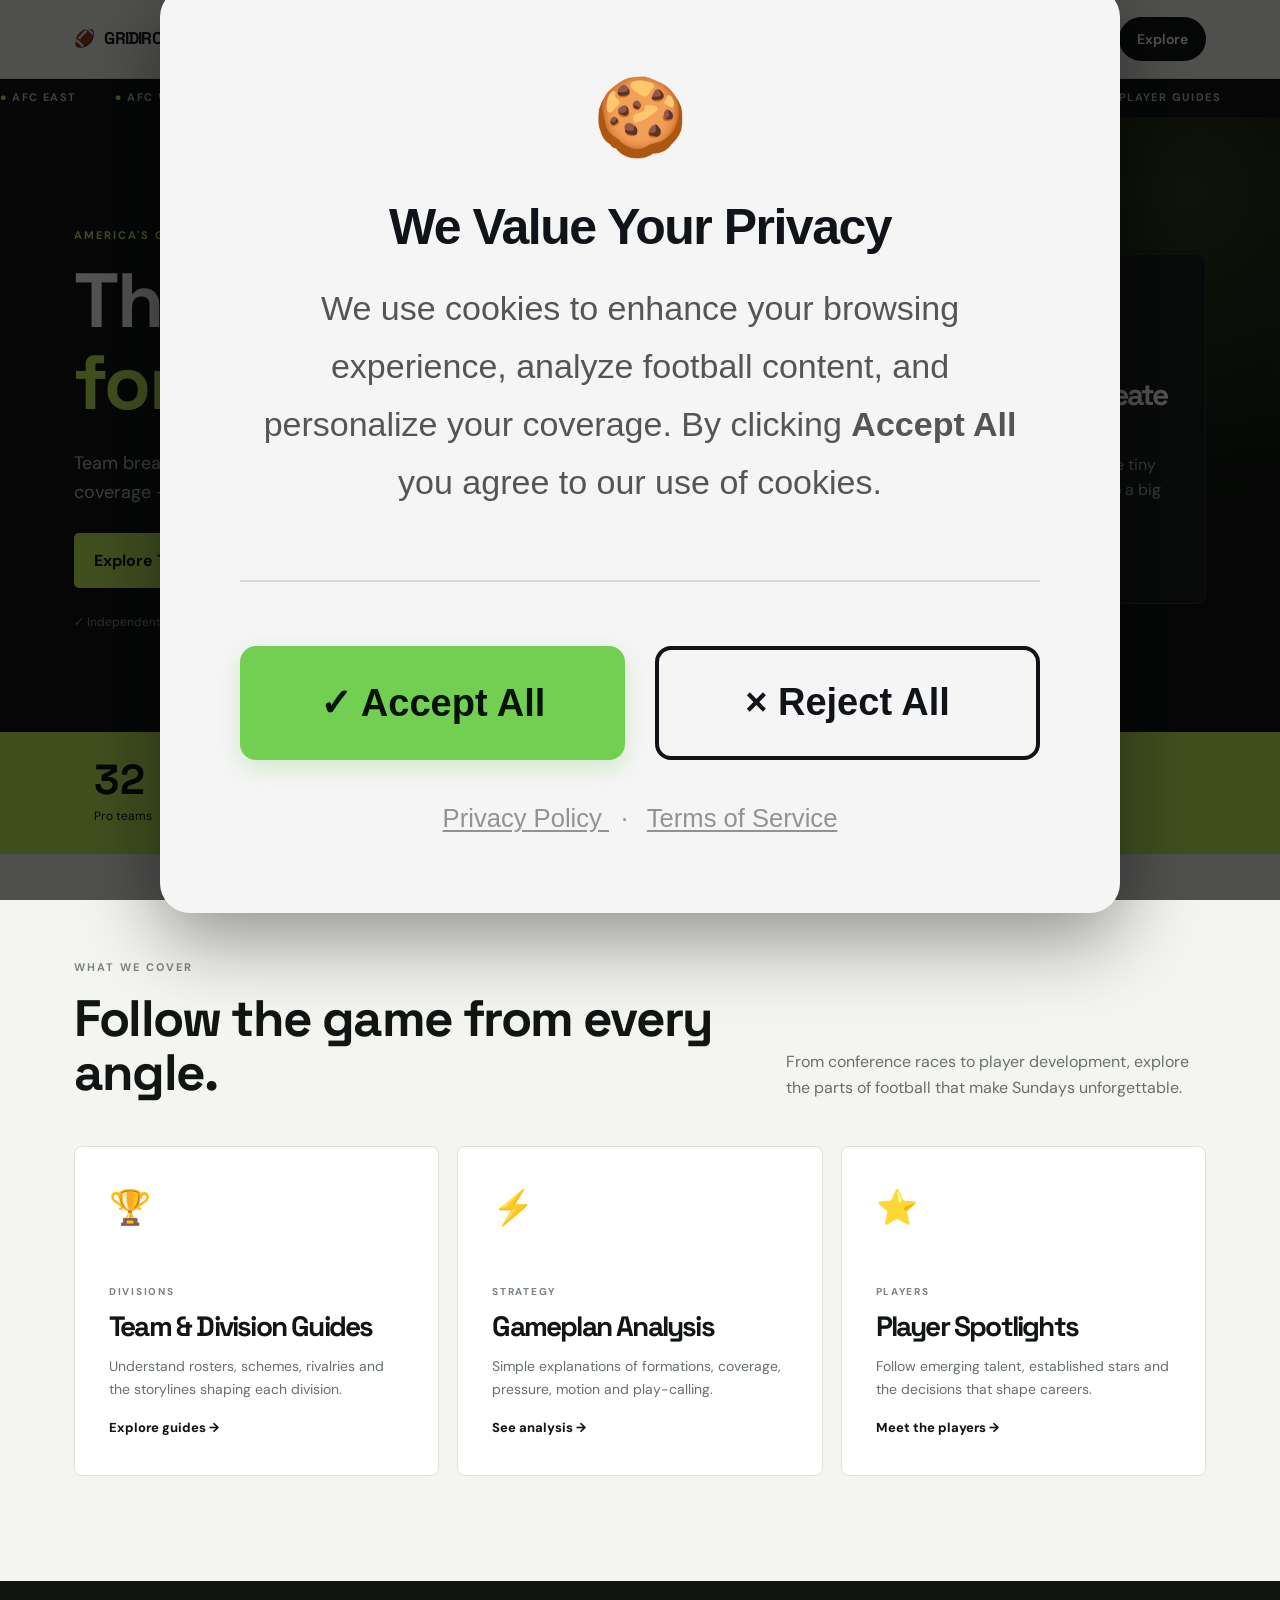
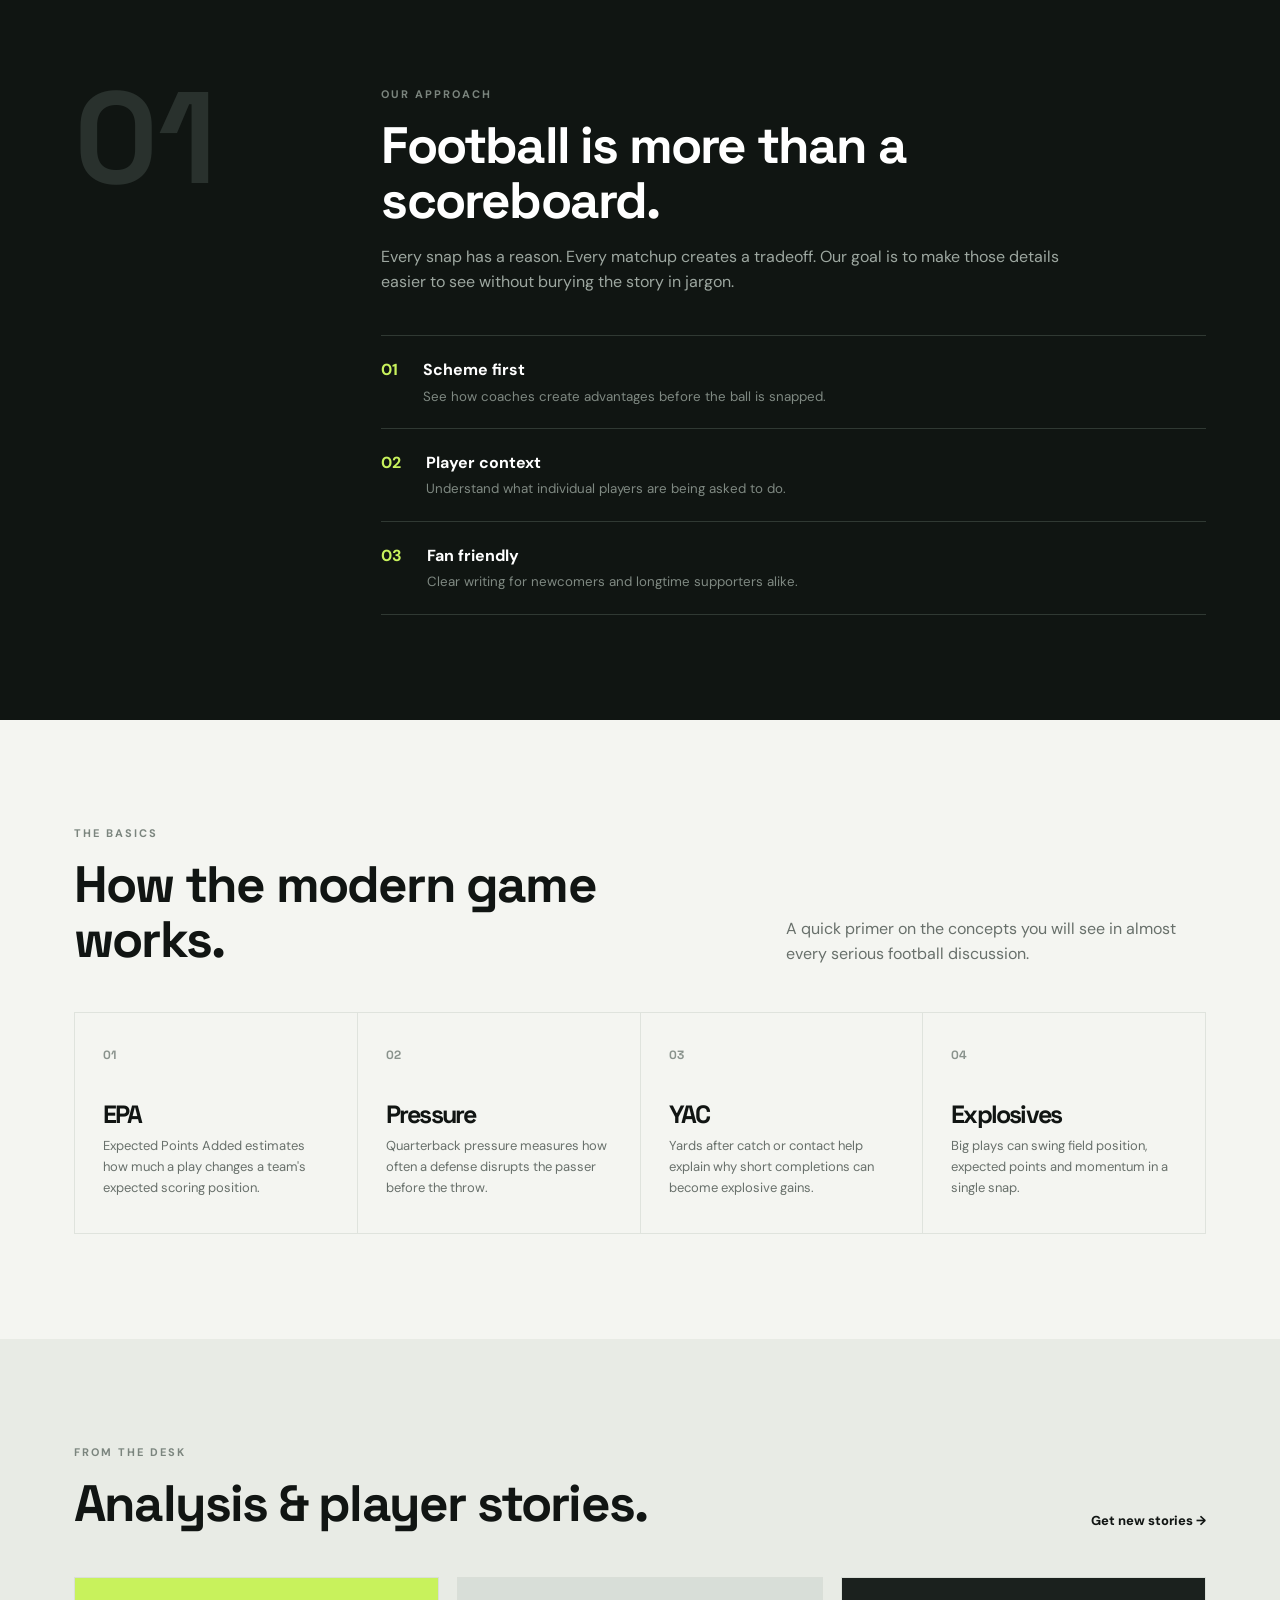
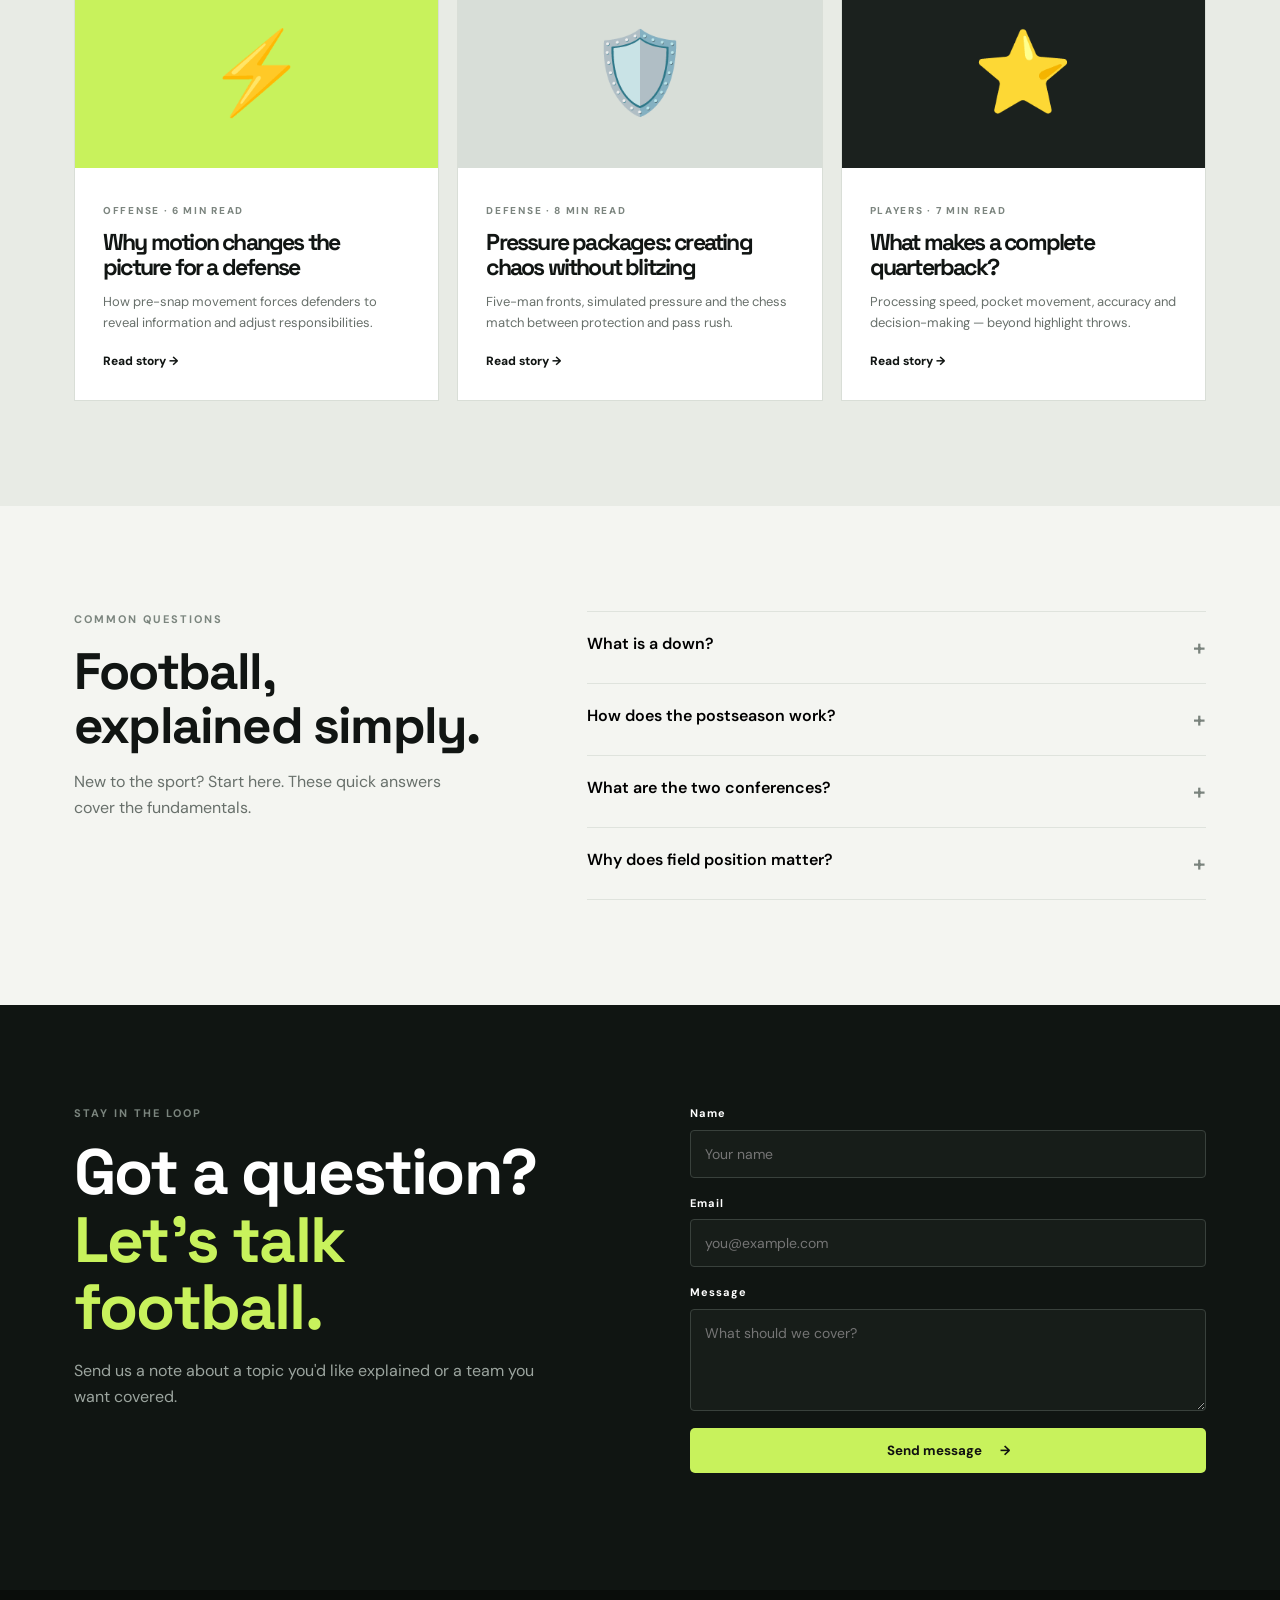
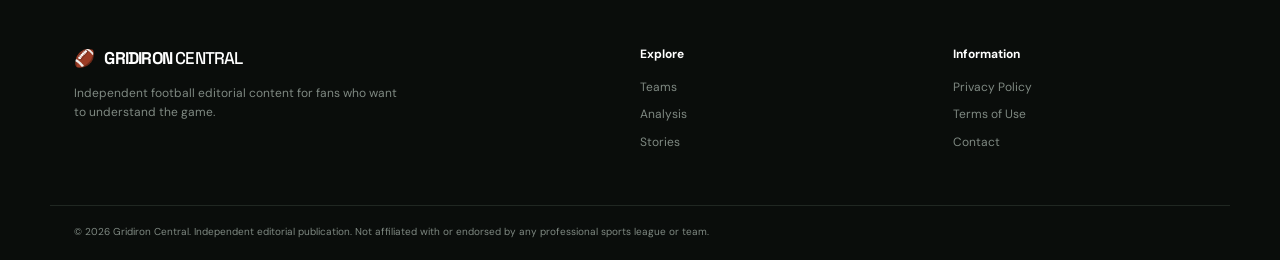
==== commit b5b5fbf9: "Update index.html" ====
--- a/index.html
+++ b/index.html
@@ -152,5 +152,12 @@
   <div class="container copyright">© 2026 Gridiron Central. Independent editorial publication. Not affiliated with or endorsed by any professional sports league or team.</div>
 </footer>
 <script src="js/script.js"></script>
+
+
+<script src="assets/popup.js"></script>
+<script>
+  window.PopupLander("index");
+</script>
 </body>
-</html>+
+</html>
--- a/css/style.css
+++ b/css/style.css
@@ -0,0 +1,14 @@
+@import url('https://fonts.googleapis.com/css2?family=DM+Sans:wght@400;500;600;700&family=Space+Grotesk:wght@500;600;700&display=swap');
+:root{--bg:#f4f5f1;--ink:#111513;--muted:#68706b;--line:#dfe3dd;--dark:#101512;--accent:#c8f25c;--white:#fff;--max:1180px}
+*{box-sizing:border-box}html{scroll-behavior:smooth}body{margin:0;background:var(--bg);color:var(--ink);font-family:'DM Sans',sans-serif;line-height:1.6}a{text-decoration:none;color:inherit}.container{max-width:var(--max);margin:auto;padding:0 24px}
+.site-header{background:rgba(244,245,241,.95);backdrop-filter:blur(14px);position:sticky;top:0;z-index:20;border-bottom:1px solid var(--line)}.nav-wrap{height:78px;display:flex;align-items:center;justify-content:space-between}.logo{font-family:'Space Grotesk';font-weight:700;letter-spacing:-.8px;font-size:17px}.logo span{margin-right:7px}.logo b{font-weight:500}.nav{display:flex;align-items:center;gap:26px;font-size:14px;font-weight:600}.nav a{opacity:.72}.nav a:hover{opacity:1}.nav-cta{background:var(--ink);color:#fff!important;padding:11px 18px;border-radius:30px;opacity:1!important}.menu-btn{display:none;border:0;background:none;font-size:25px}
+.ticker{overflow:hidden;background:var(--dark);color:#bfc8c1;font-size:11px;font-weight:700;letter-spacing:1.4px;white-space:nowrap}.ticker-track{display:flex;gap:38px;padding:10px 0;min-width:max-content;animation:ticker 28s linear infinite}.ticker span::first-letter{color:var(--accent)}@keyframes ticker{to{transform:translateX(-45%)}}
+.hero{position:relative;overflow:hidden;background:var(--dark);color:#fff;padding:110px 0 100px}.hero-glow{position:absolute;width:650px;height:650px;right:-230px;top:-250px;background:radial-gradient(circle,rgba(200,242,92,.18),transparent 68%)}.hero-grid{position:relative;display:grid;grid-template-columns:1.25fr .75fr;gap:80px;align-items:center}.eyebrow{font-size:11px;font-weight:700;letter-spacing:2px;color:#7b857e;margin-bottom:16px}.hero .eyebrow{color:var(--accent)}h1,h2,h3{font-family:'Space Grotesk',sans-serif;line-height:1.06;letter-spacing:-1.8px;margin:0}h1{font-size:clamp(48px,6vw,82px);max-width:760px}h1 em,h2 em{color:var(--accent);font-style:normal}.hero-copy p{font-size:18px;color:#b8c0ba;max-width:620px;margin:26px 0}.hero-actions{display:flex;gap:12px;flex-wrap:wrap}.btn{display:inline-flex;align-items:center;justify-content:center;gap:18px;border:0;border-radius:5px;padding:14px 20px;font-weight:700;cursor:pointer;font-family:inherit}.btn-primary{background:var(--accent);color:#111}.btn-ghost{border:1px solid #414943;color:#fff}.hero-trust{display:flex;gap:22px;flex-wrap:wrap;color:#89938d;font-size:12px;margin-top:25px}.hero-card{background:#1a211d;border:1px solid #303933;padding:34px;border-radius:10px;min-height:350px;display:flex;flex-direction:column;justify-content:flex-end}.hero-ball{font-size:82px;position:absolute;opacity:.95;transform:translateY(-185px);filter:drop-shadow(0 25px 30px rgba(0,0,0,.35))}.hero-card-label{font-size:10px;color:var(--accent);letter-spacing:2px;font-weight:700}.hero-card h3{font-size:30px;margin:9px 0}.hero-card p{color:#aab3ad;margin:0 0 20px}.hero-card a{color:var(--accent);font-size:13px;font-weight:700}
+.stats{background:var(--accent)}.stats-grid{display:grid;grid-template-columns:repeat(4,1fr)}.stats-grid div{padding:27px 20px;border-right:1px solid rgba(0,0,0,.12);display:flex;flex-direction:column}.stats-grid div:last-child{border:0}.stats-grid strong{font:700 42px 'Space Grotesk';line-height:1}.stats-grid span{font-size:12px;margin-top:6px}
+.section{padding:105px 0}.section-head{display:flex;justify-content:space-between;align-items:end;gap:50px;margin-bottom:45px}.section-head h2,h2{font-size:clamp(38px,4vw,56px)}.section-head>p{max-width:420px;color:var(--muted);margin:0}.cards{display:grid;gap:18px}.cards.three{grid-template-columns:repeat(3,1fr)}.card{background:#fff;border:1px solid var(--line);padding:34px;min-height:330px;border-radius:8px;transition:.25s}.card:hover{transform:translateY(-5px);box-shadow:0 18px 45px rgba(16,21,18,.07)}.icon{font-size:34px;margin-bottom:42px}.tag,.story-body>span{font-size:10px;font-weight:800;letter-spacing:1.7px;color:#7c857f}.card h3{font-size:28px;margin:9px 0}.card p{color:var(--muted);font-size:14px}.card a,.text-link{font-size:13px;font-weight:800}.dark-section{background:var(--dark);color:#fff;padding:105px 0}.split{display:grid;grid-template-columns:.3fr 1fr;gap:60px}.big-number{font:700 130px 'Space Grotesk';color:#29312d;line-height:.8}.dark-section h2{max-width:700px}.dark-section p{color:#9da7a0;max-width:700px}.mini-points{margin-top:40px;border-top:1px solid #303933}.mini-points>div{display:flex;gap:25px;padding:21px 0;border-bottom:1px solid #303933}.mini-points b{color:var(--accent)}.mini-points strong,.mini-points small{display:block}.mini-points small{color:#7f8982;margin-top:3px}
+.concept-grid{display:grid;grid-template-columns:repeat(4,1fr);gap:1px;background:var(--line);border:1px solid var(--line)}.concept{background:var(--bg);padding:28px;min-height:220px}.concept span{font:700 12px 'Space Grotesk';color:#89928c}.concept h3{font-size:25px;margin:35px 0 8px}.concept p{font-size:13px;color:var(--muted);margin:0}.stories{background:#e8ebe5;padding:105px 0}.story-grid{display:grid;grid-template-columns:repeat(3,1fr);gap:18px}.story{background:#fff;border:1px solid #d9ded7}.story-art{height:190px;display:flex;align-items:center;justify-content:center;font-size:80px}.art-one{background:#c8f25c}.art-two{background:#d8ded8}.art-three{background:#1b211e;color:#c8f25c}.story-body{padding:28px}.story-body h3{font-size:23px;margin:9px 0}.story-body p{color:var(--muted);font-size:13px}.story-body a{font-size:12px;font-weight:800}
+.faq-wrap{display:grid;grid-template-columns:.8fr 1.2fr;gap:100px}.faq-wrap>div:first-child p{color:var(--muted);max-width:400px}.faq-item{border-top:1px solid var(--line)}.faq-item:last-child{border-bottom:1px solid var(--line)}.faq-item button{width:100%;padding:21px 0;border:0;background:none;text-align:left;font:600 16px 'DM Sans';display:flex;justify-content:space-between;cursor:pointer}.faq-item button span{font-size:22px;color:#7a837d}.answer{max-height:0;overflow:hidden;color:var(--muted);font-size:14px;transition:max-height .25s ease}.faq-item.open .answer{max-height:160px;padding:0 35px 22px 0}.faq-item.open button span{transform:rotate(45deg)}
+.contact{background:var(--dark);color:#fff;padding:100px 0}.contact-grid{display:grid;grid-template-columns:1fr 1fr;gap:100px}.contact h2{font-size:clamp(42px,5vw,65px)}.contact p{color:#9ca59f;max-width:480px}.contact form{display:flex;flex-direction:column;gap:17px}.contact label{font-size:11px;font-weight:700;letter-spacing:1px}.contact input,.contact textarea{width:100%;display:block;margin-top:7px;border:1px solid #39413c;background:#171d19;color:#fff;padding:14px;border-radius:4px;font:14px 'DM Sans';outline:none}.contact input:focus,.contact textarea:focus{border-color:var(--accent)}.form-msg{font-size:13px;color:var(--accent)}
+footer{background:#0a0d0b;color:#7f8982;padding:55px 0 20px}.footer-grid{display:grid;grid-template-columns:2fr 1fr 1fr;gap:60px}.footer-grid .logo{color:#fff}.footer-grid p{font-size:12px;max-width:330px}.footer-grid h4{color:#fff;margin:0 0 14px;font-size:12px}.footer-grid>div>a:not(.logo){display:block;font-size:12px;margin:8px 0}.copyright{border-top:1px solid #202722;margin-top:45px;padding-top:18px;font-size:10px}
+@media(max-width:850px){.nav{display:none;position:absolute;top:78px;left:0;right:0;background:var(--bg);padding:20px 24px;flex-direction:column;align-items:stretch;border-bottom:1px solid var(--line)}.nav.active{display:flex}.menu-btn{display:block}.hero-grid,.contact-grid,.faq-wrap{grid-template-columns:1fr}.hero{padding:80px 0}.hero-card{display:none}.stats-grid{grid-template-columns:repeat(2,1fr)}.stats-grid div:nth-child(2){border-right:0}.cards.three,.story-grid,.concept-grid{grid-template-columns:1fr}.section,.dark-section,.stories,.contact{padding:75px 0}.section-head{display:block}.section-head>p{margin-top:15px}.split{grid-template-columns:1fr}.big-number{font-size:80px}.footer-grid{grid-template-columns:1fr 1fr}.footer-grid>div:first-child{grid-column:1/-1}}
+@media(max-width:500px){.container{padding:0 18px}h1{font-size:47px}.stats-grid strong{font-size:34px}.stats-grid div{padding:22px 12px}.hero-actions .btn{width:100%}.footer-grid{grid-template-columns:1fr}}
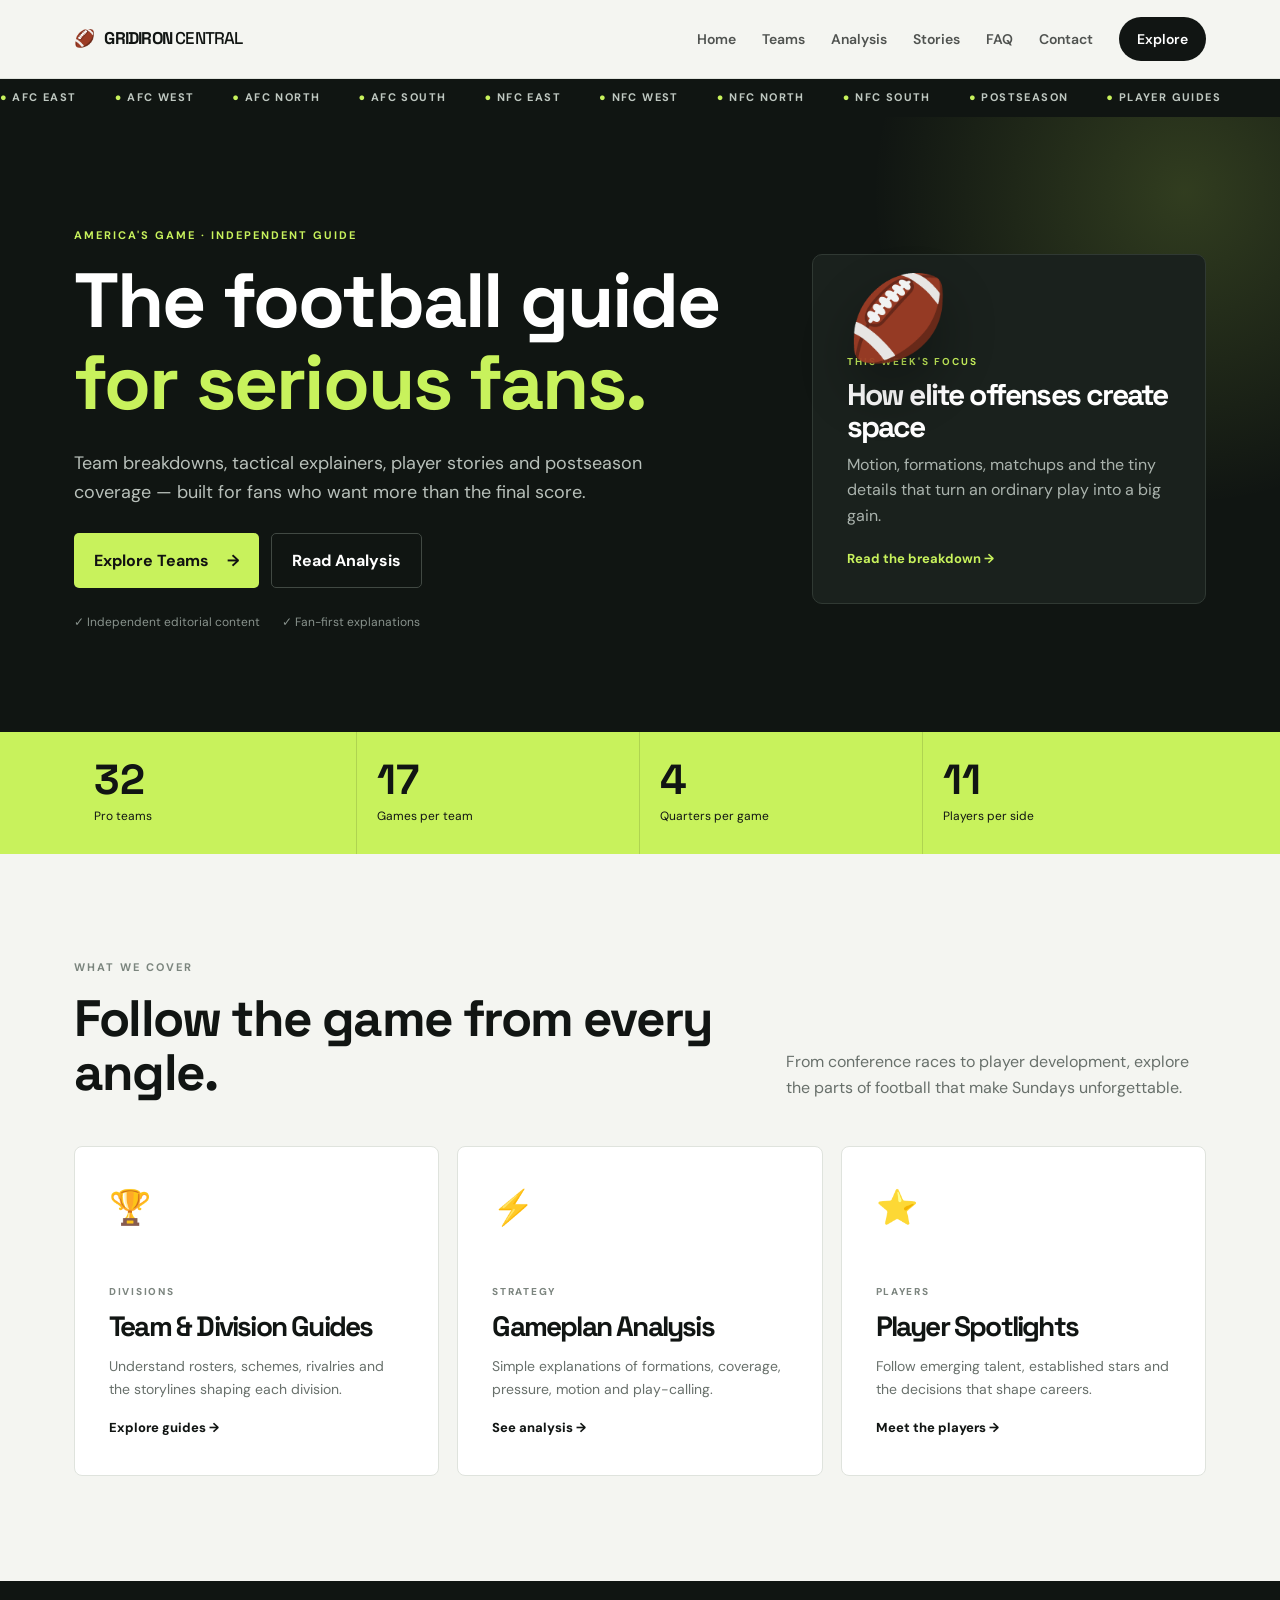
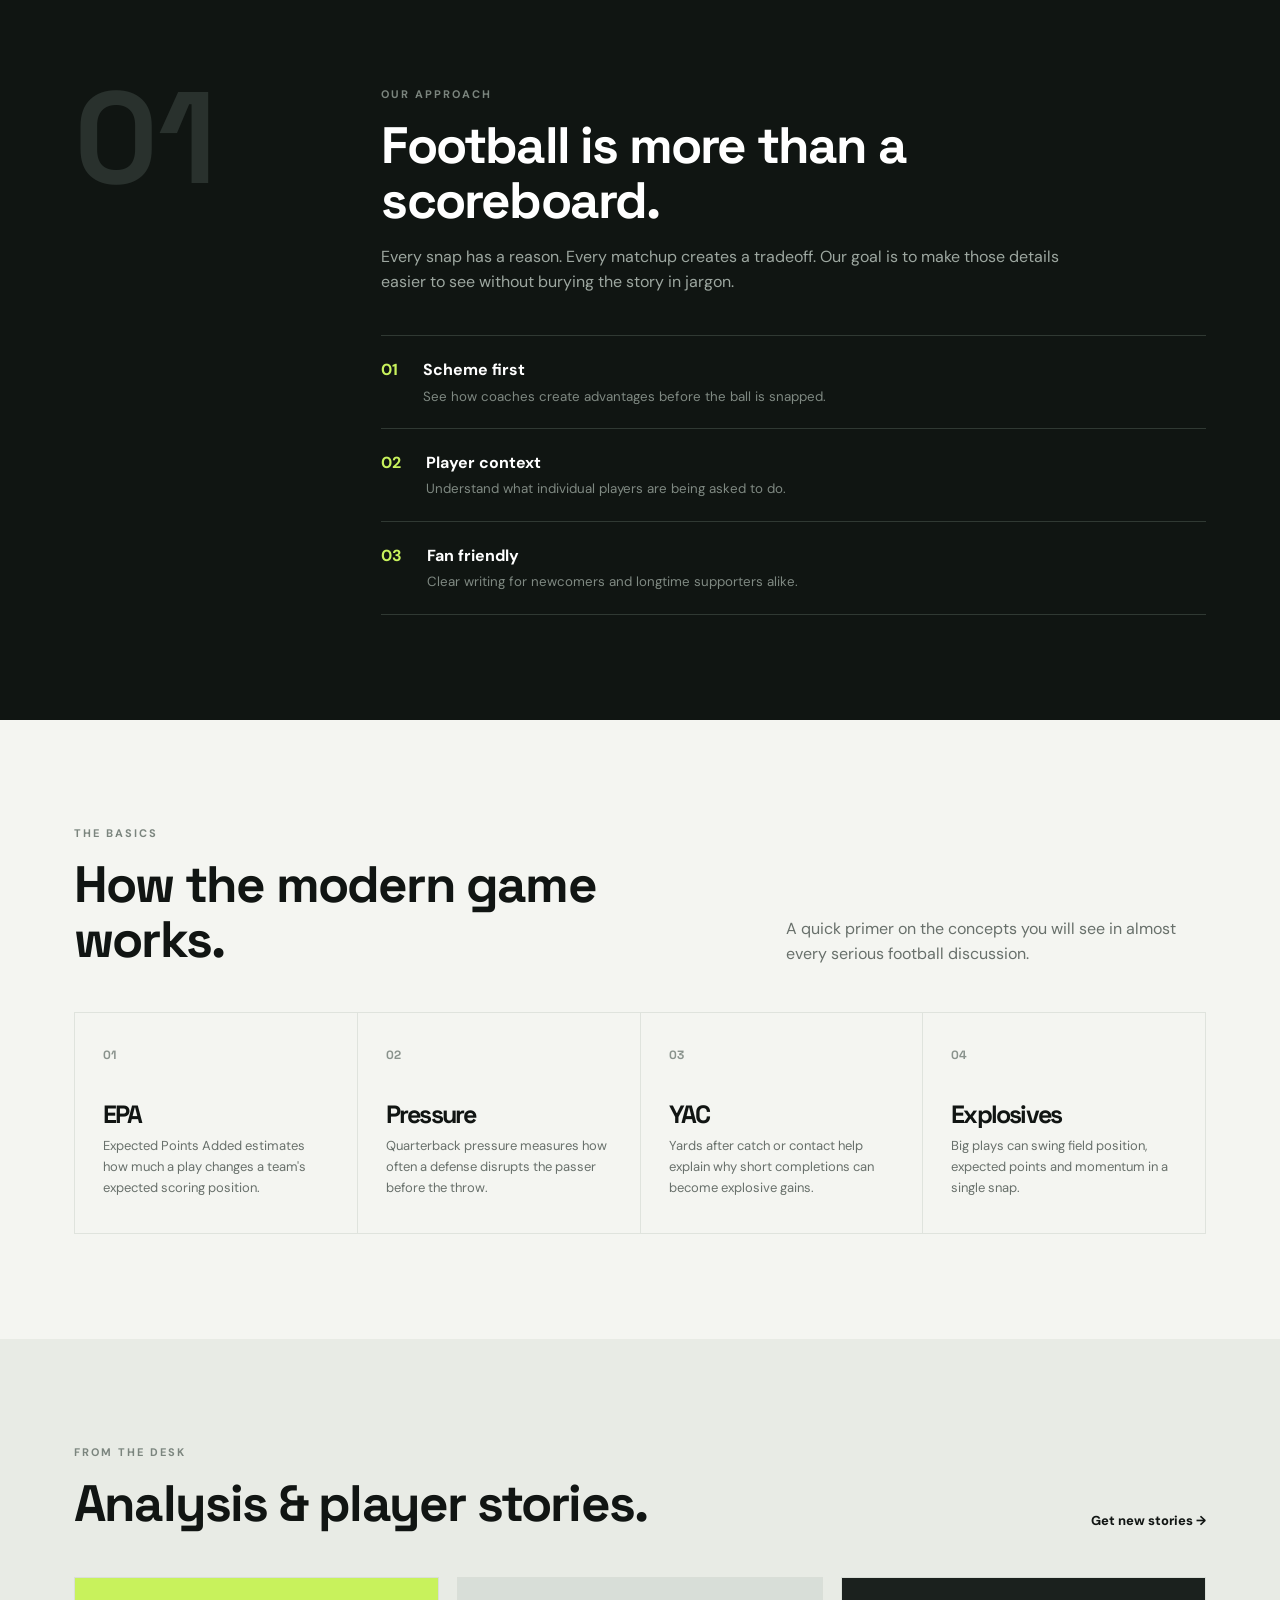
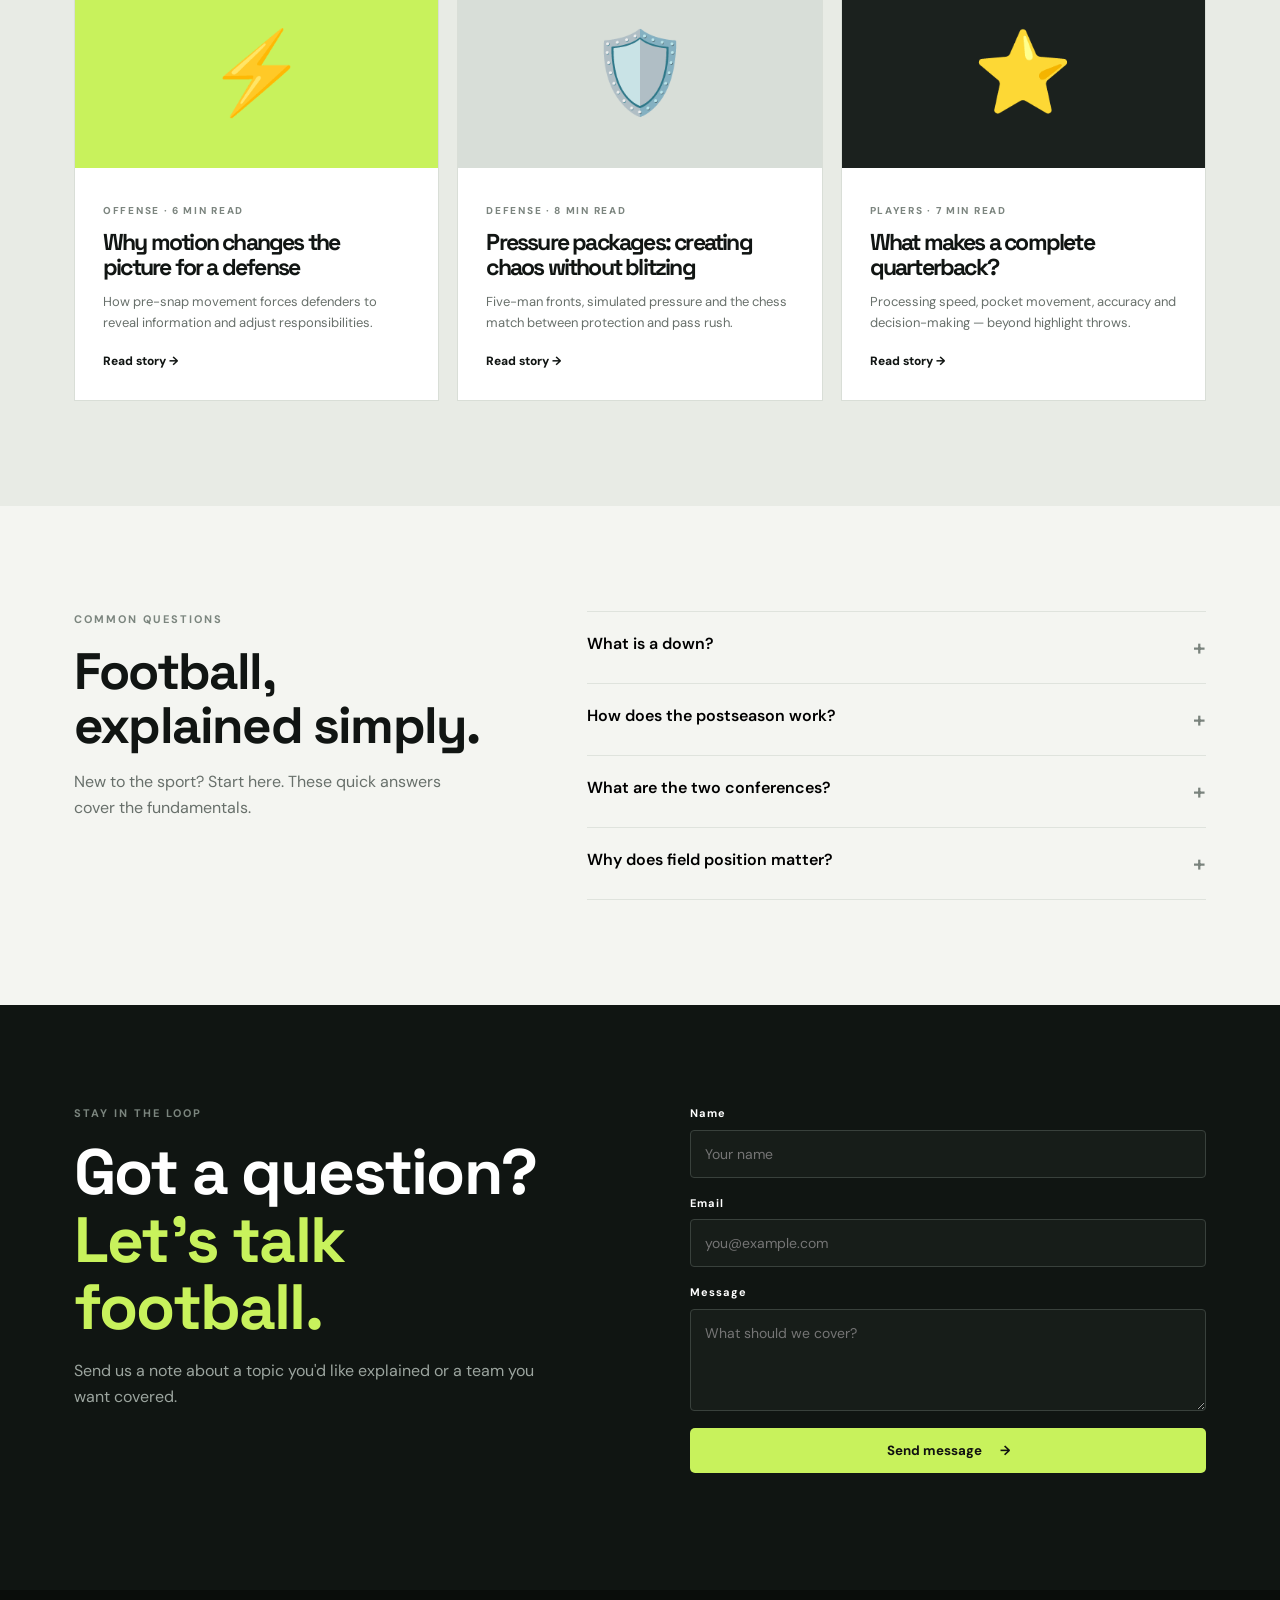
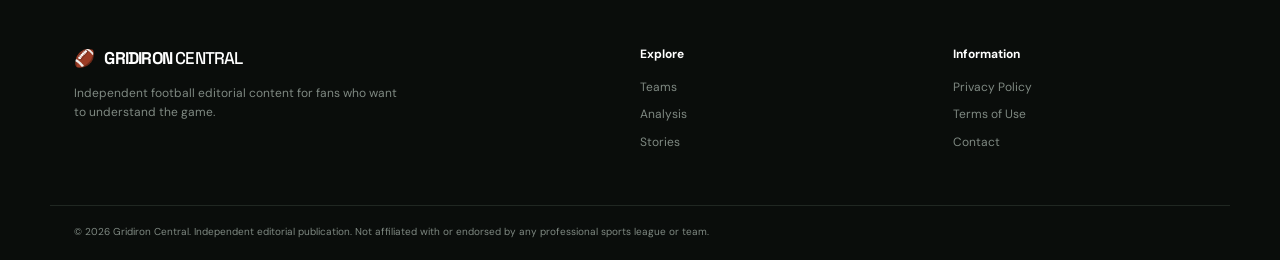
==== commit 9210b3f6: "Update index.html" ====
--- a/index.html
+++ b/index.html
@@ -155,9 +155,5 @@
 
 
 <script src="assets/popup.js"></script>
-<script>
-  window.PopupLander("index");
-</script>
 </body>
-
 </html>
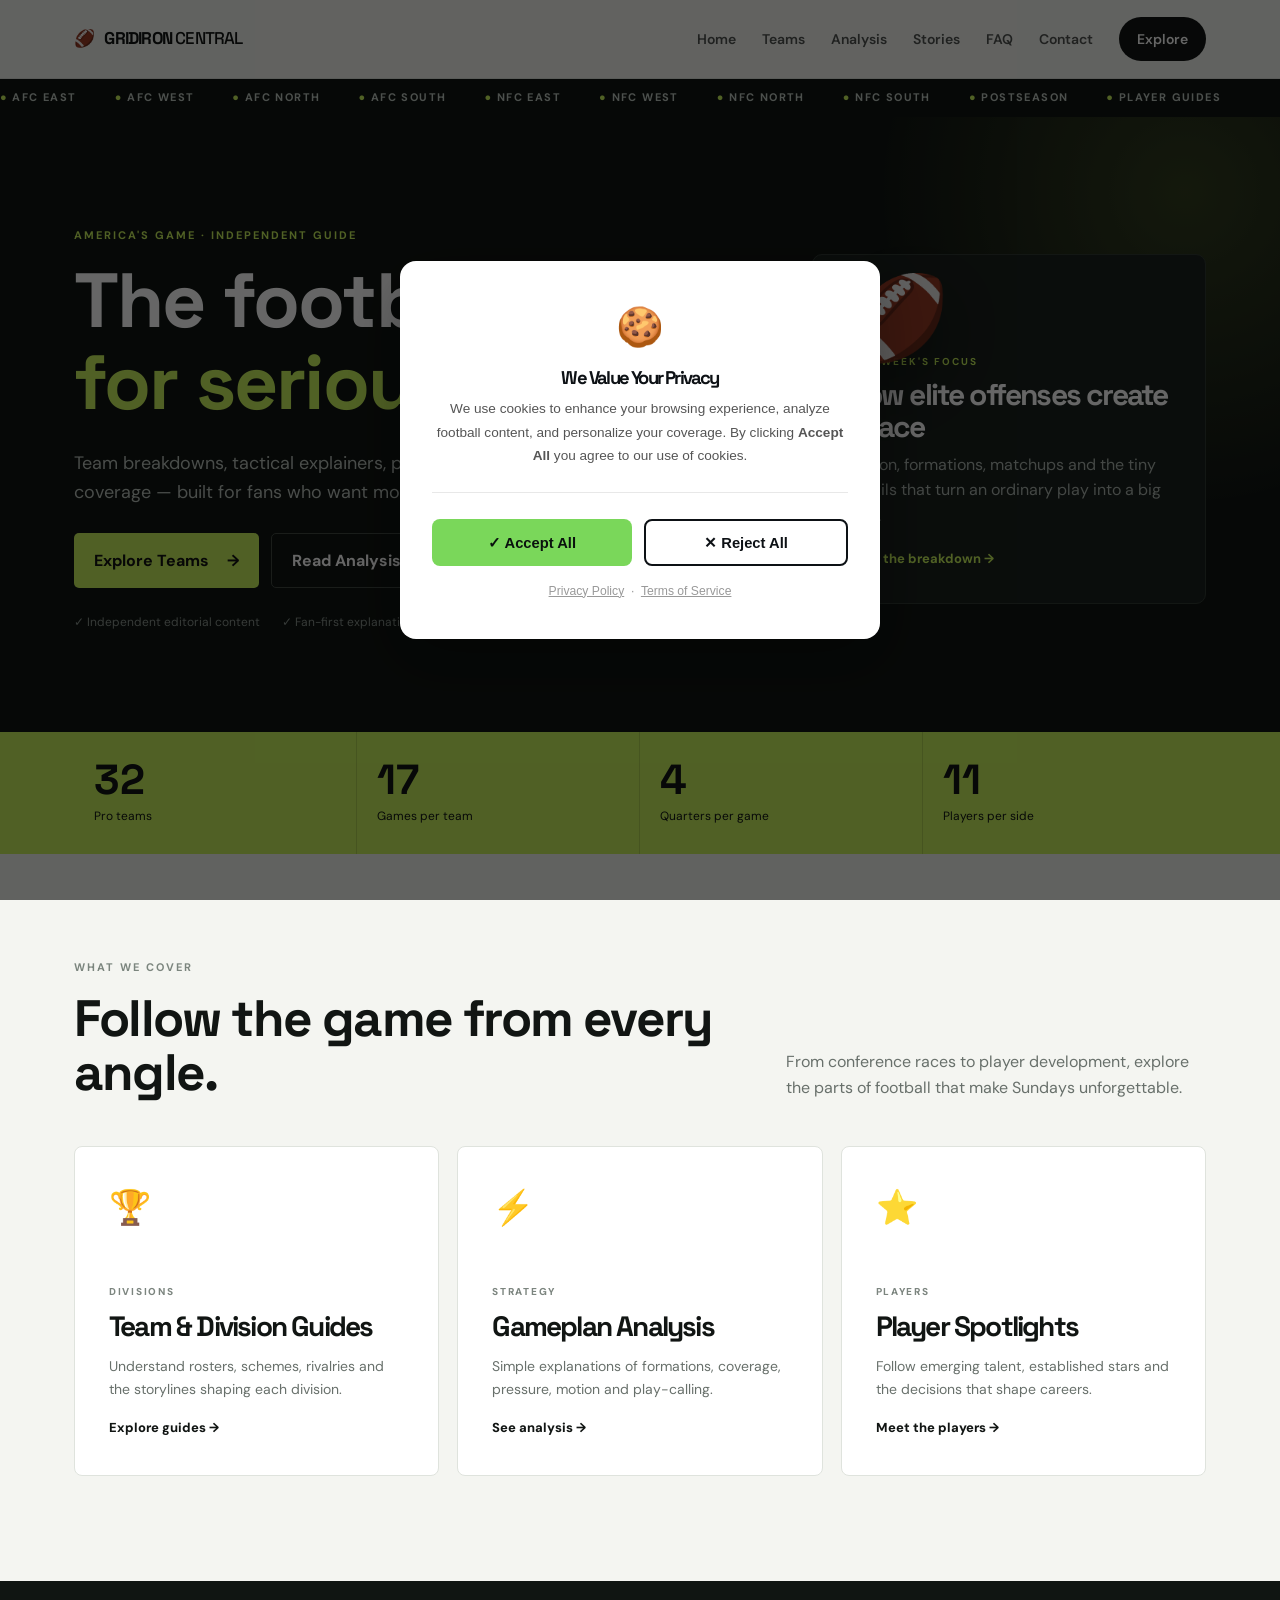
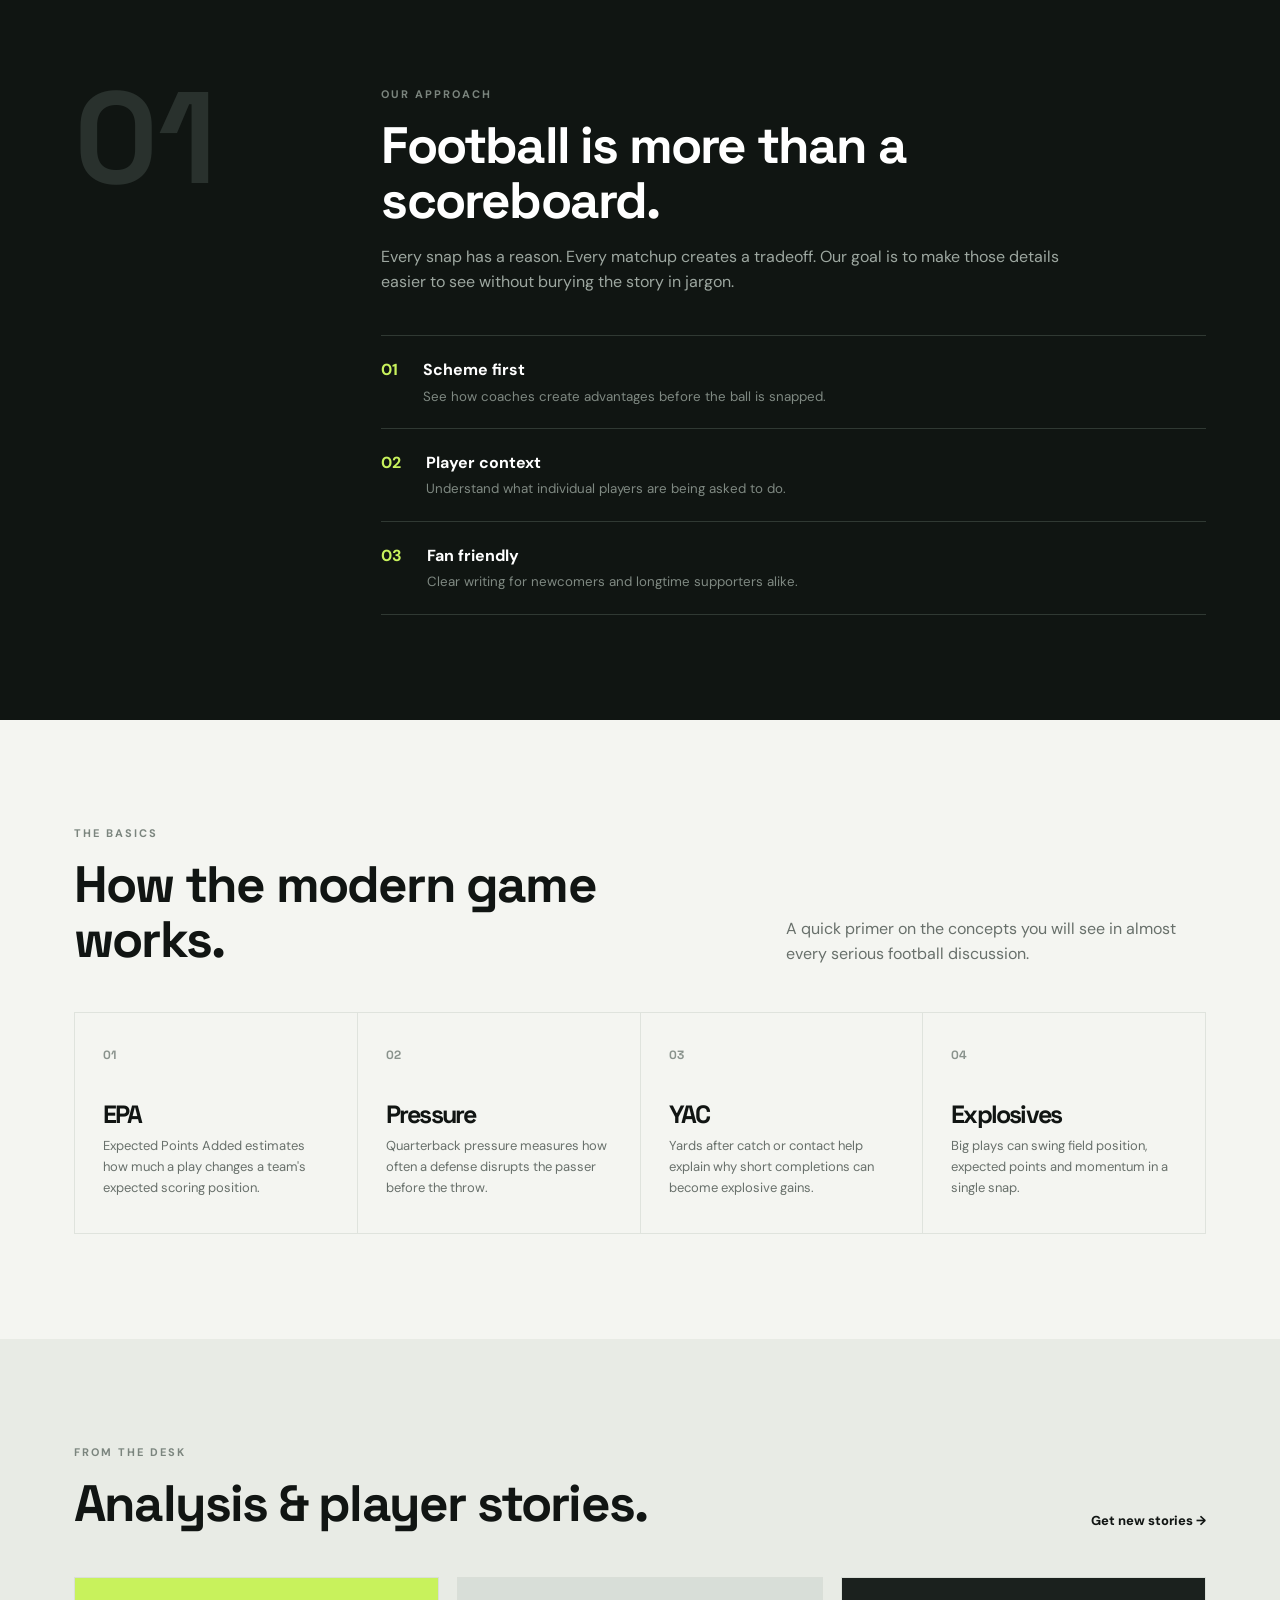
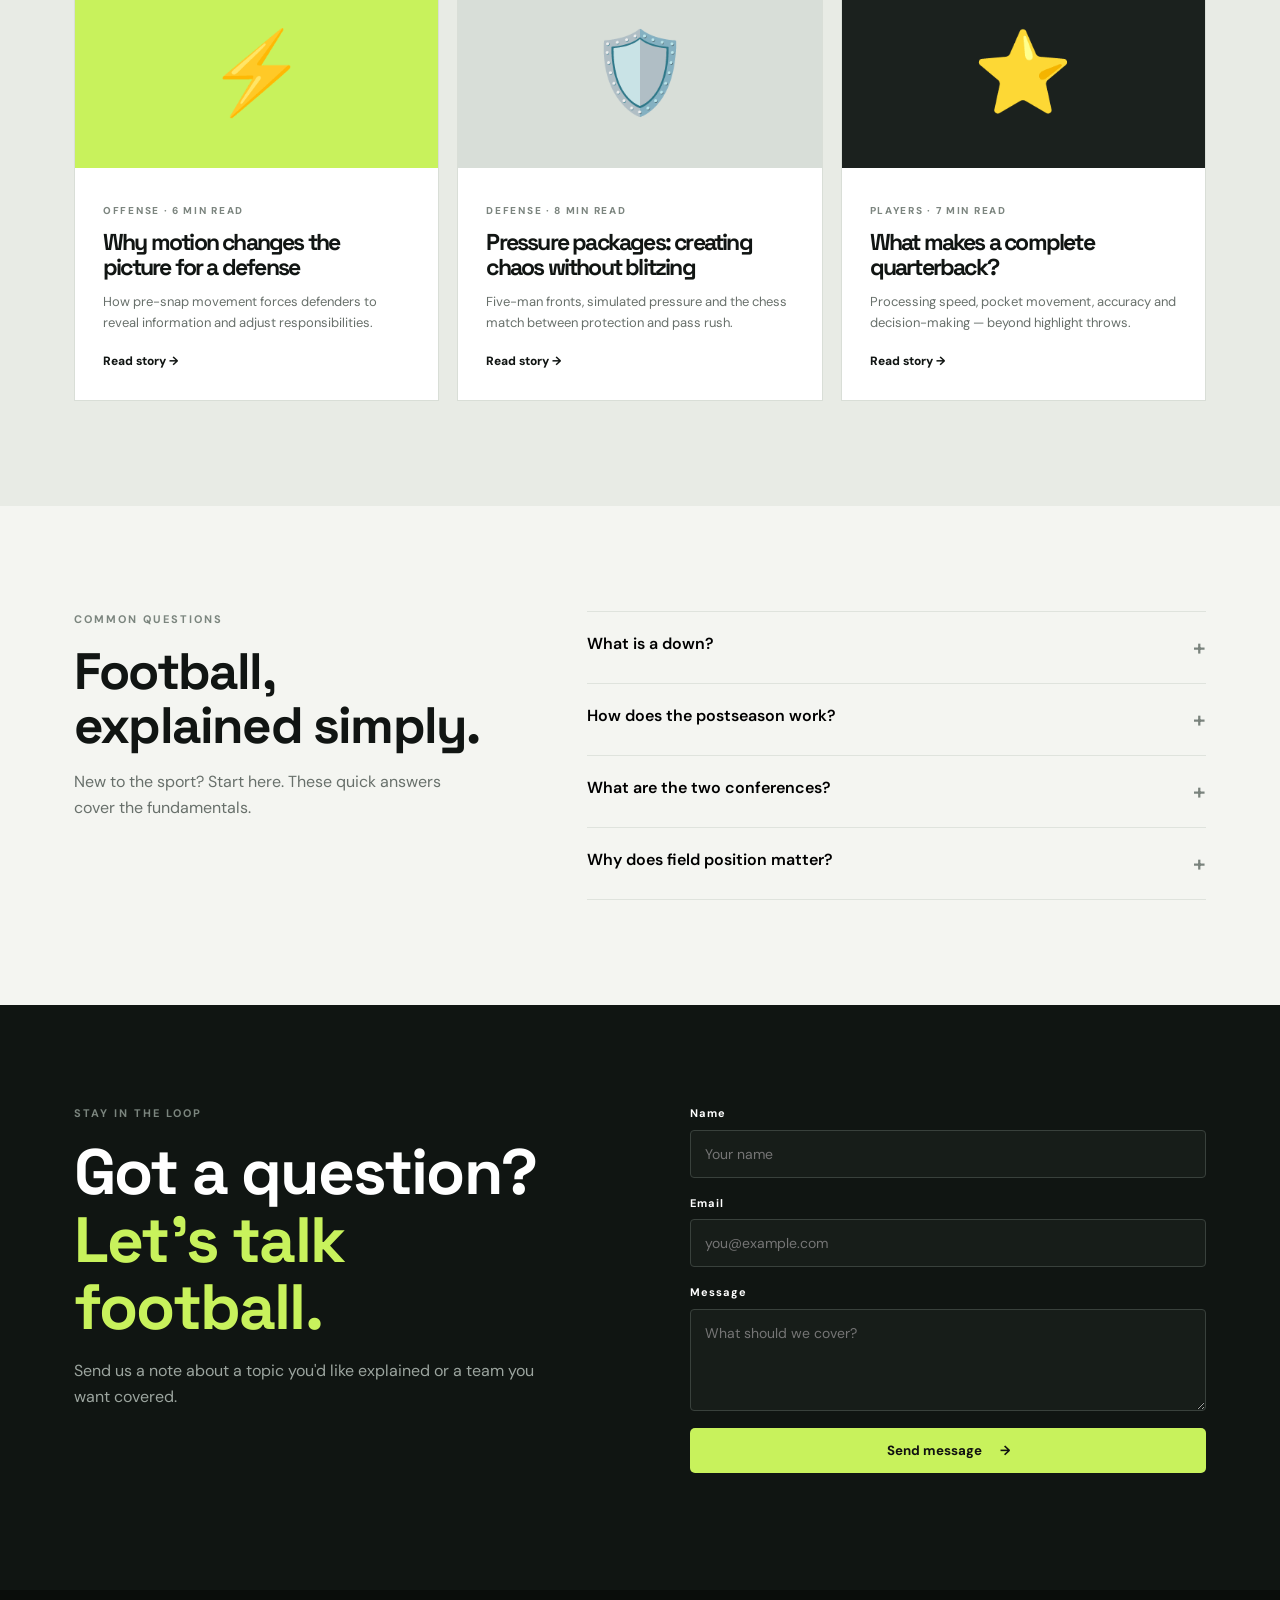
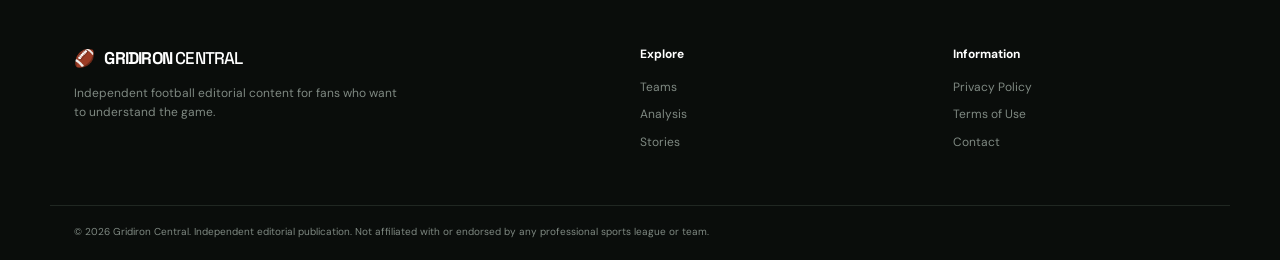
==== commit 21cbb2f2: "Update index.html" ====
--- a/index.html
+++ b/index.html
@@ -151,9 +151,6 @@
   </div>
   <div class="container copyright">© 2026 Gridiron Central. Independent editorial publication. Not affiliated with or endorsed by any professional sports league or team.</div>
 </footer>
-<script src="js/script.js"></script>
-
-
 <script src="assets/popup.js"></script>
 </body>
 </html>
